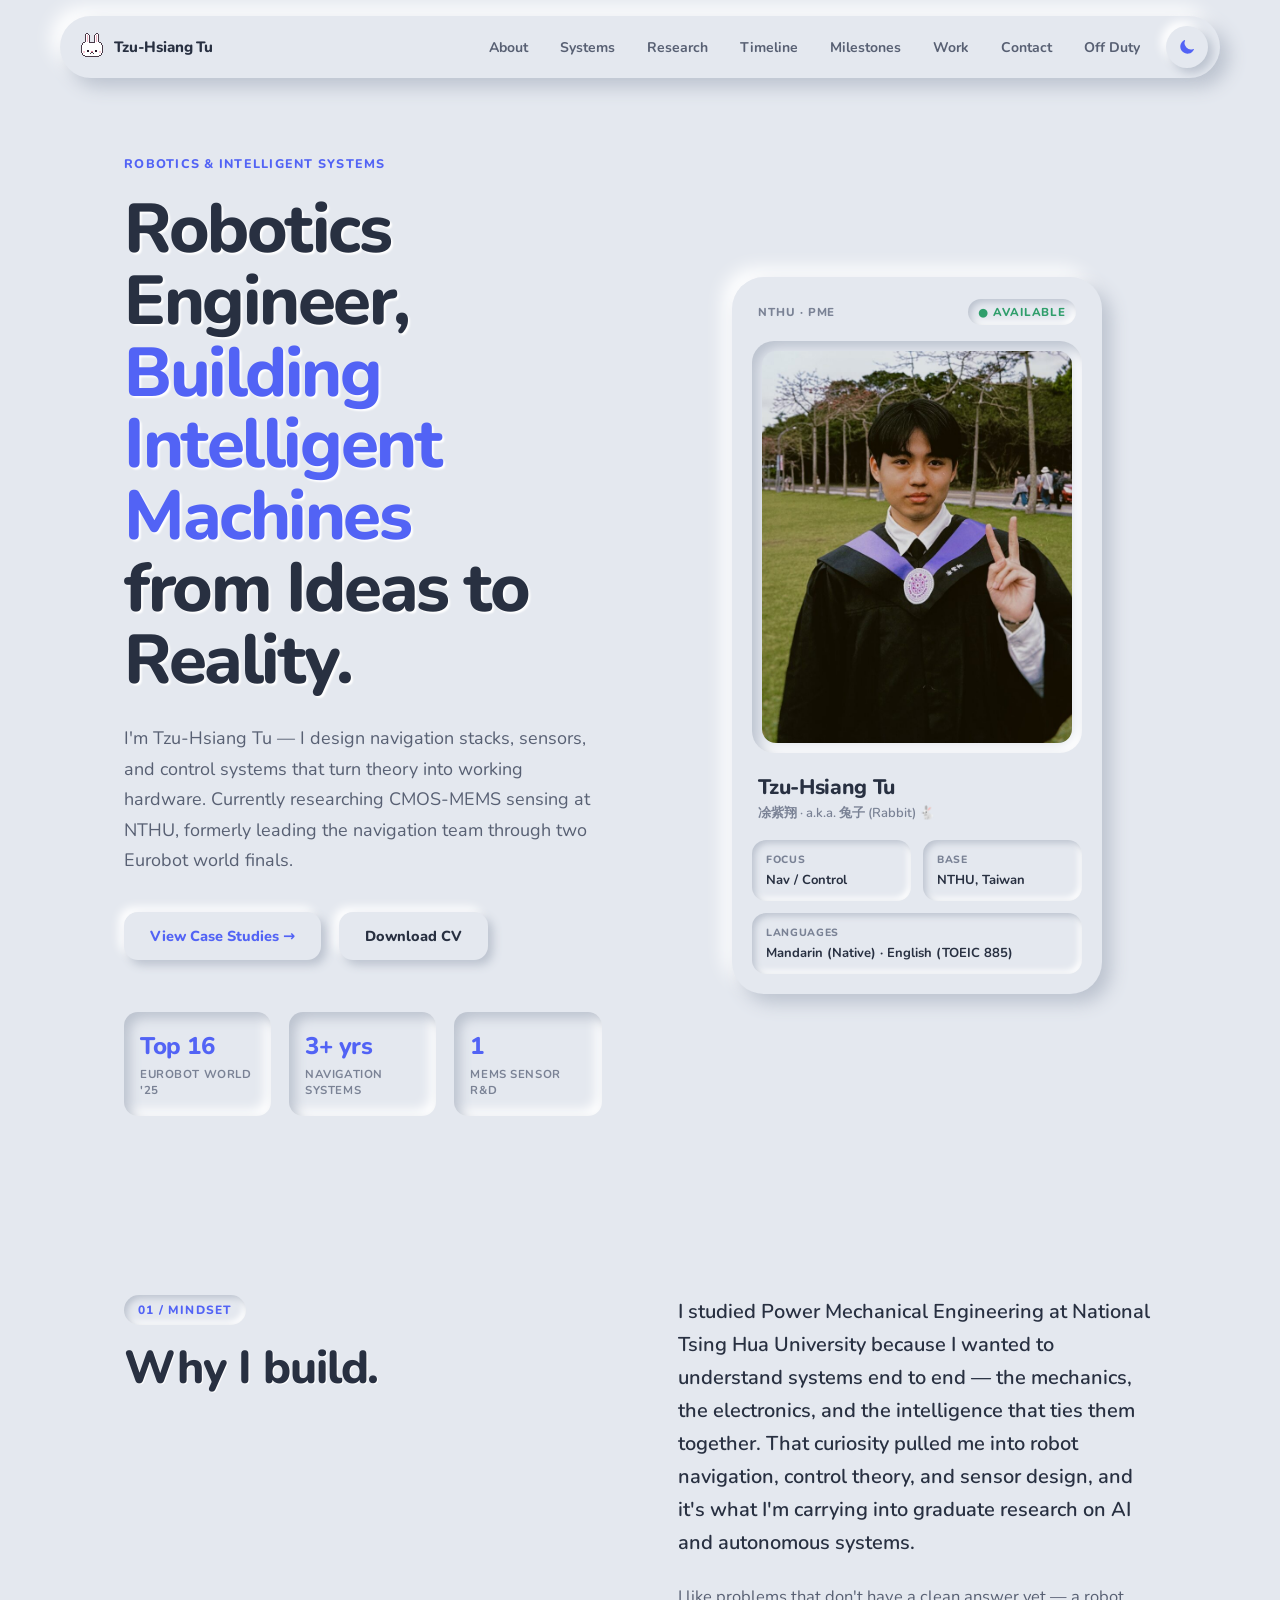
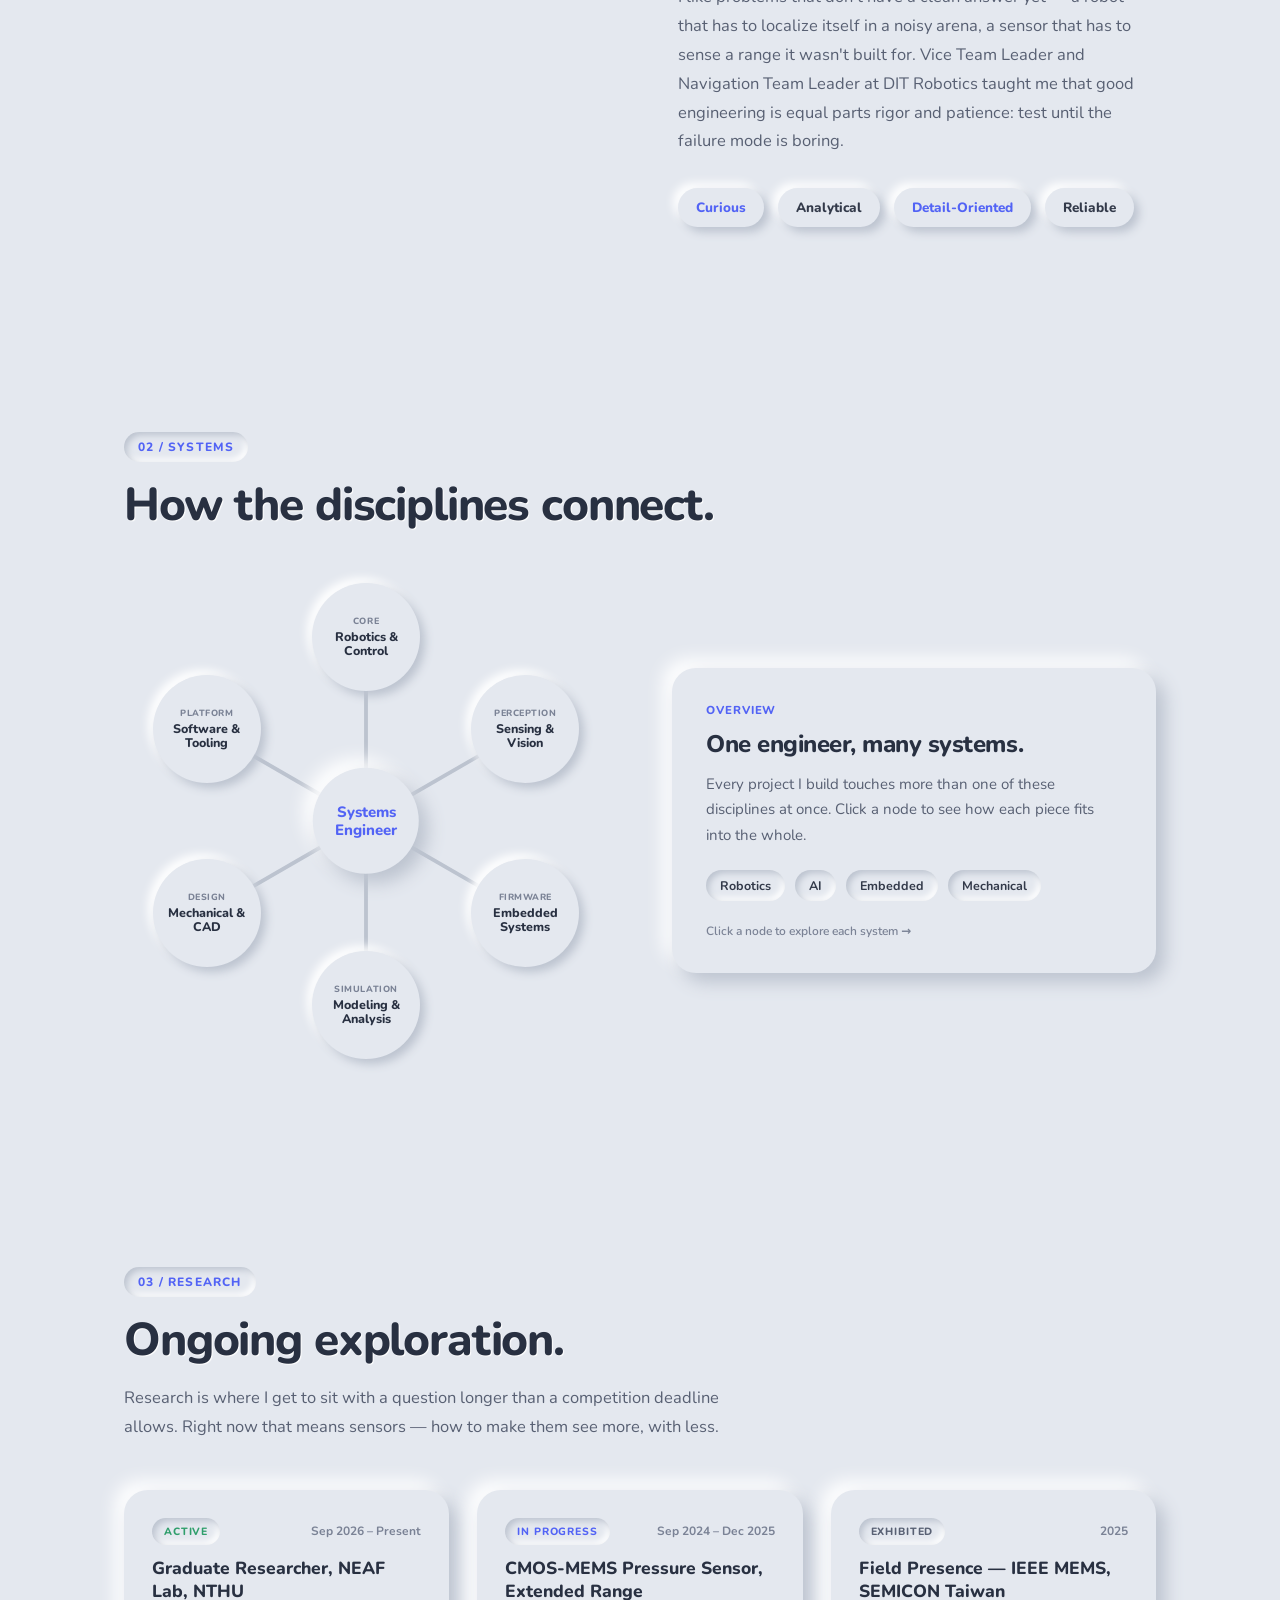
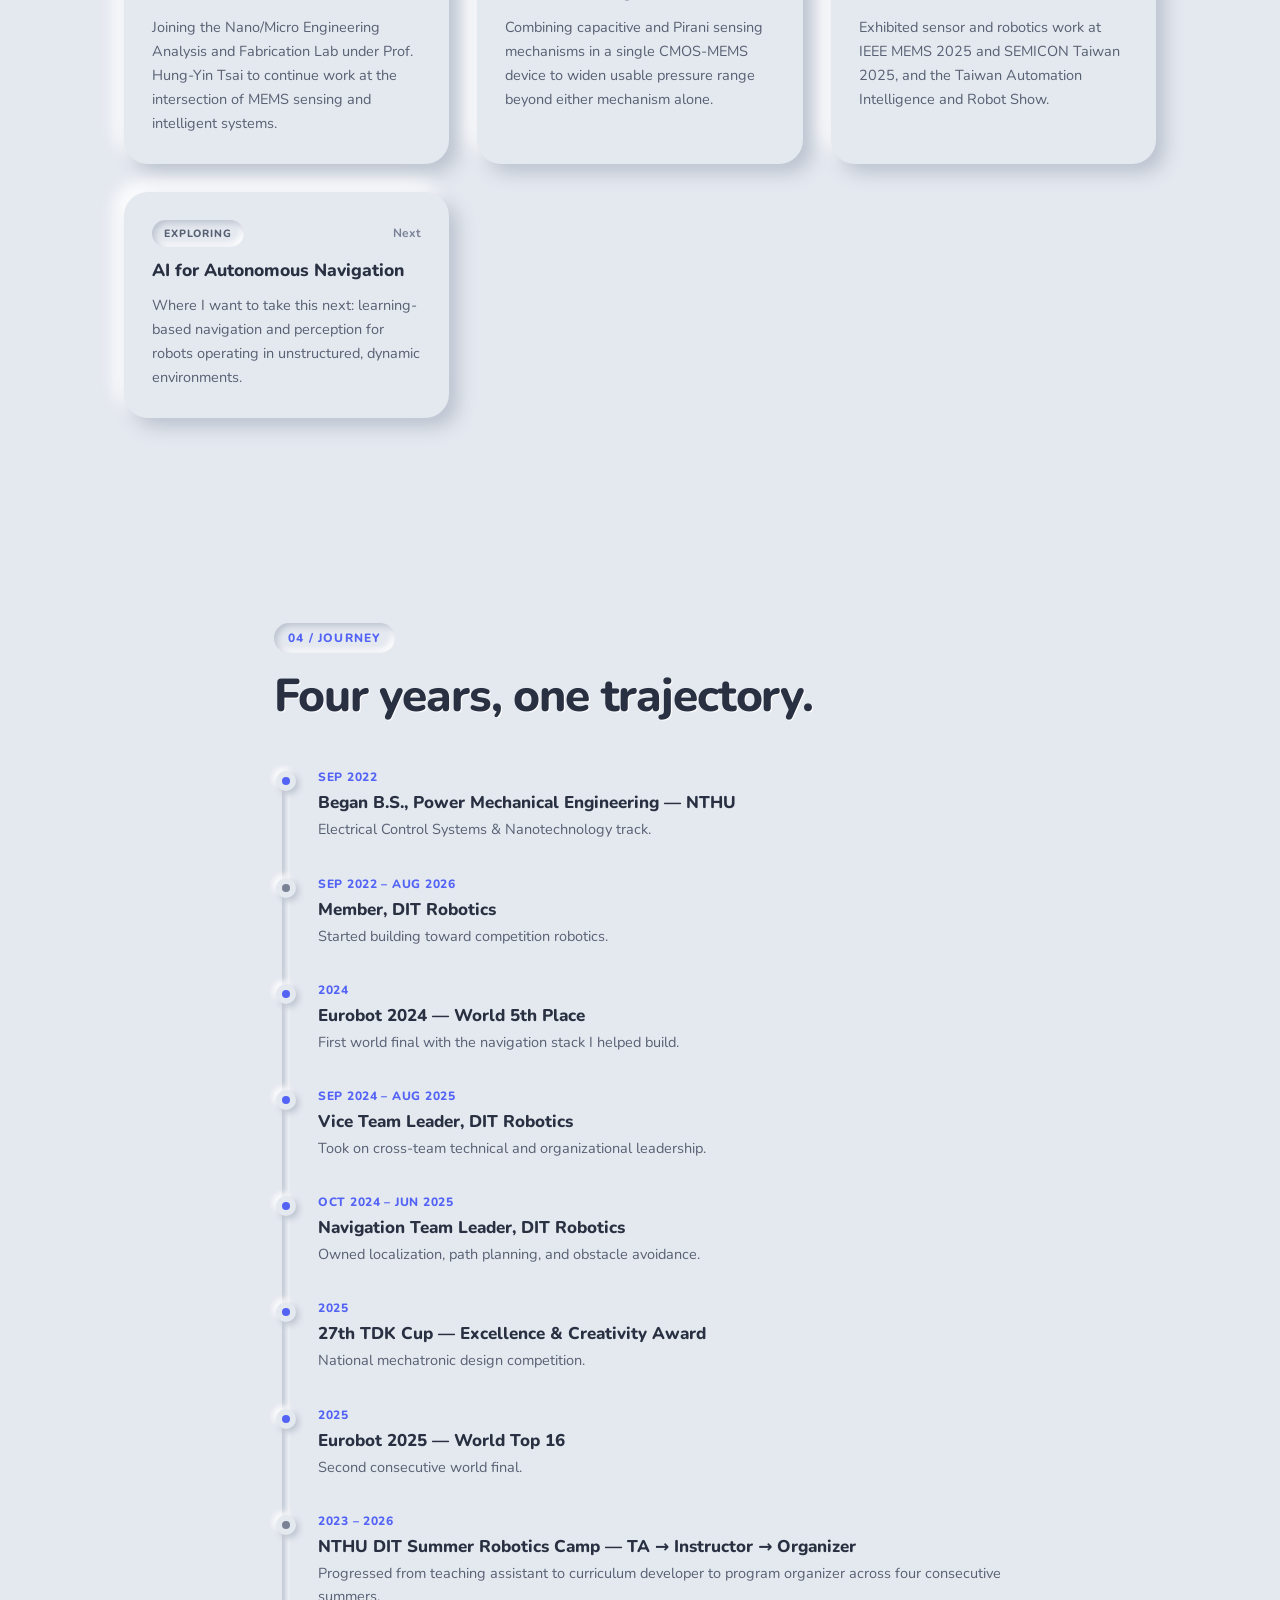
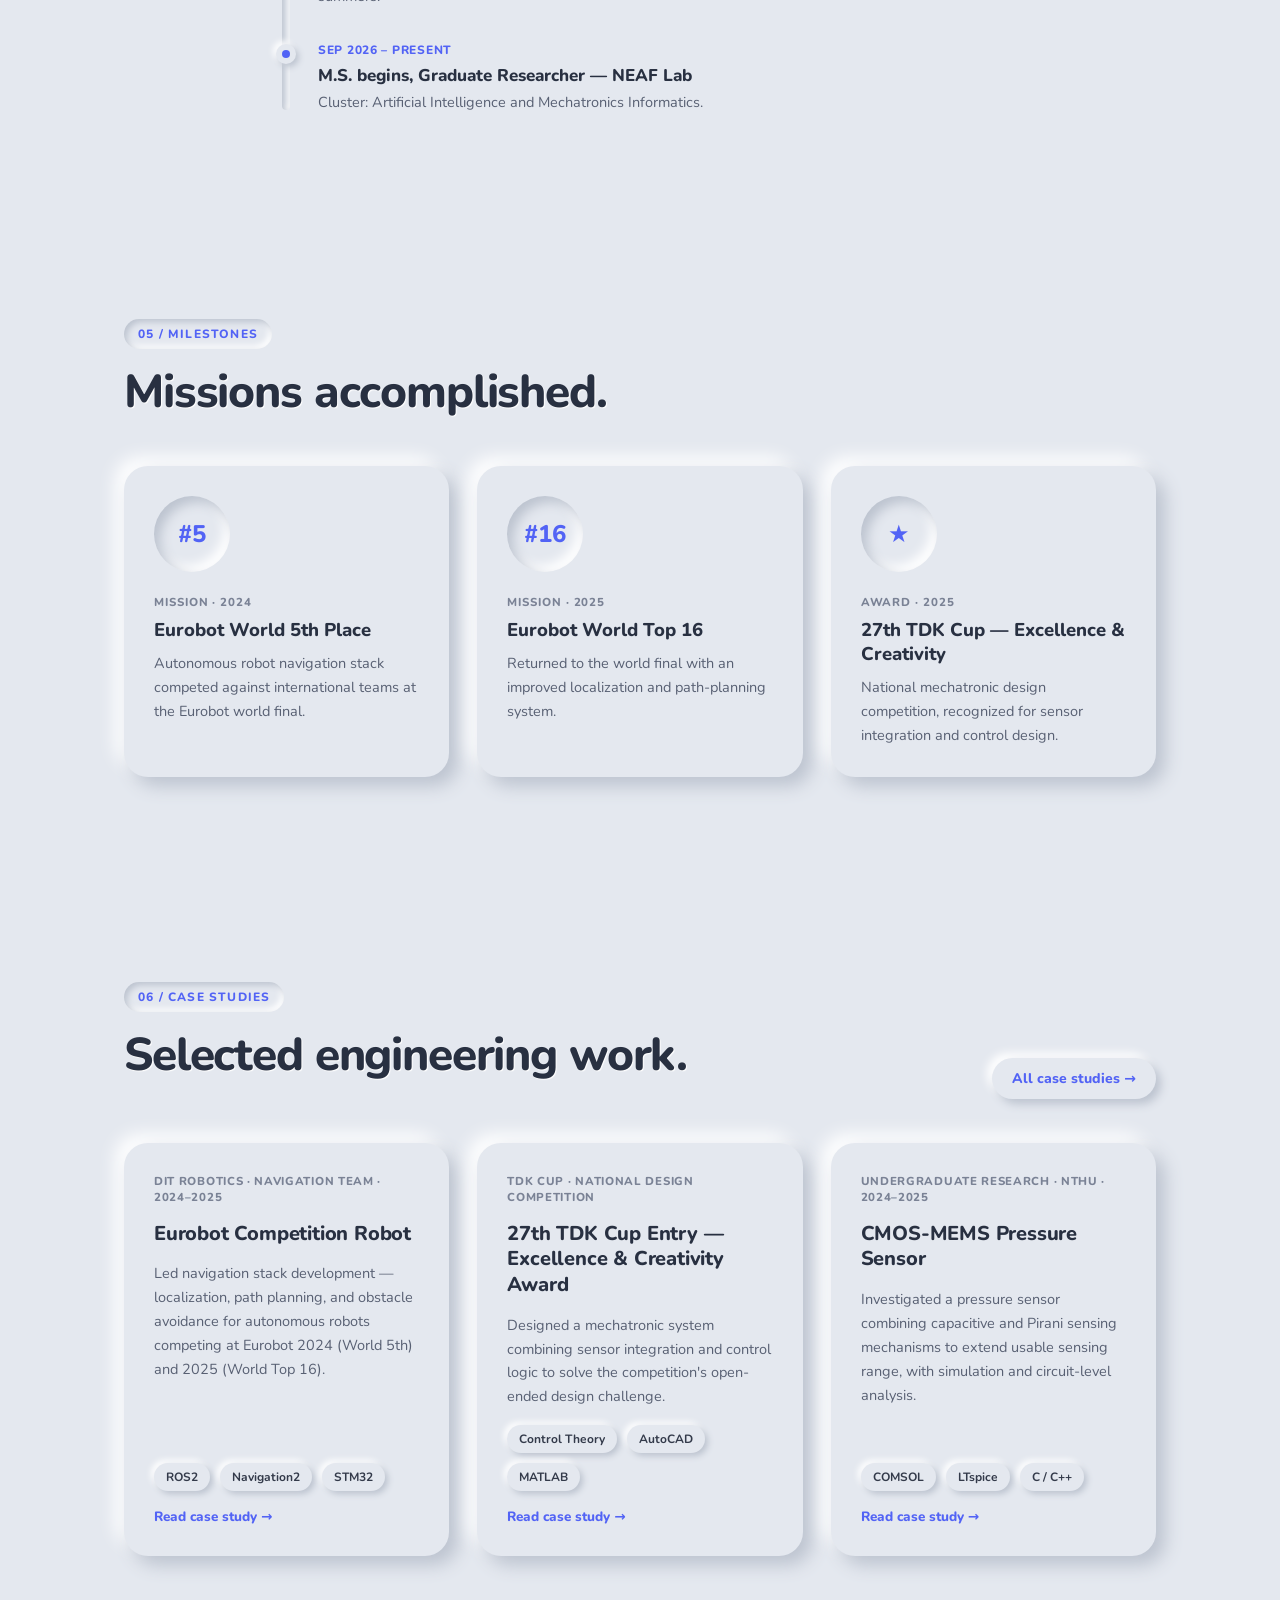
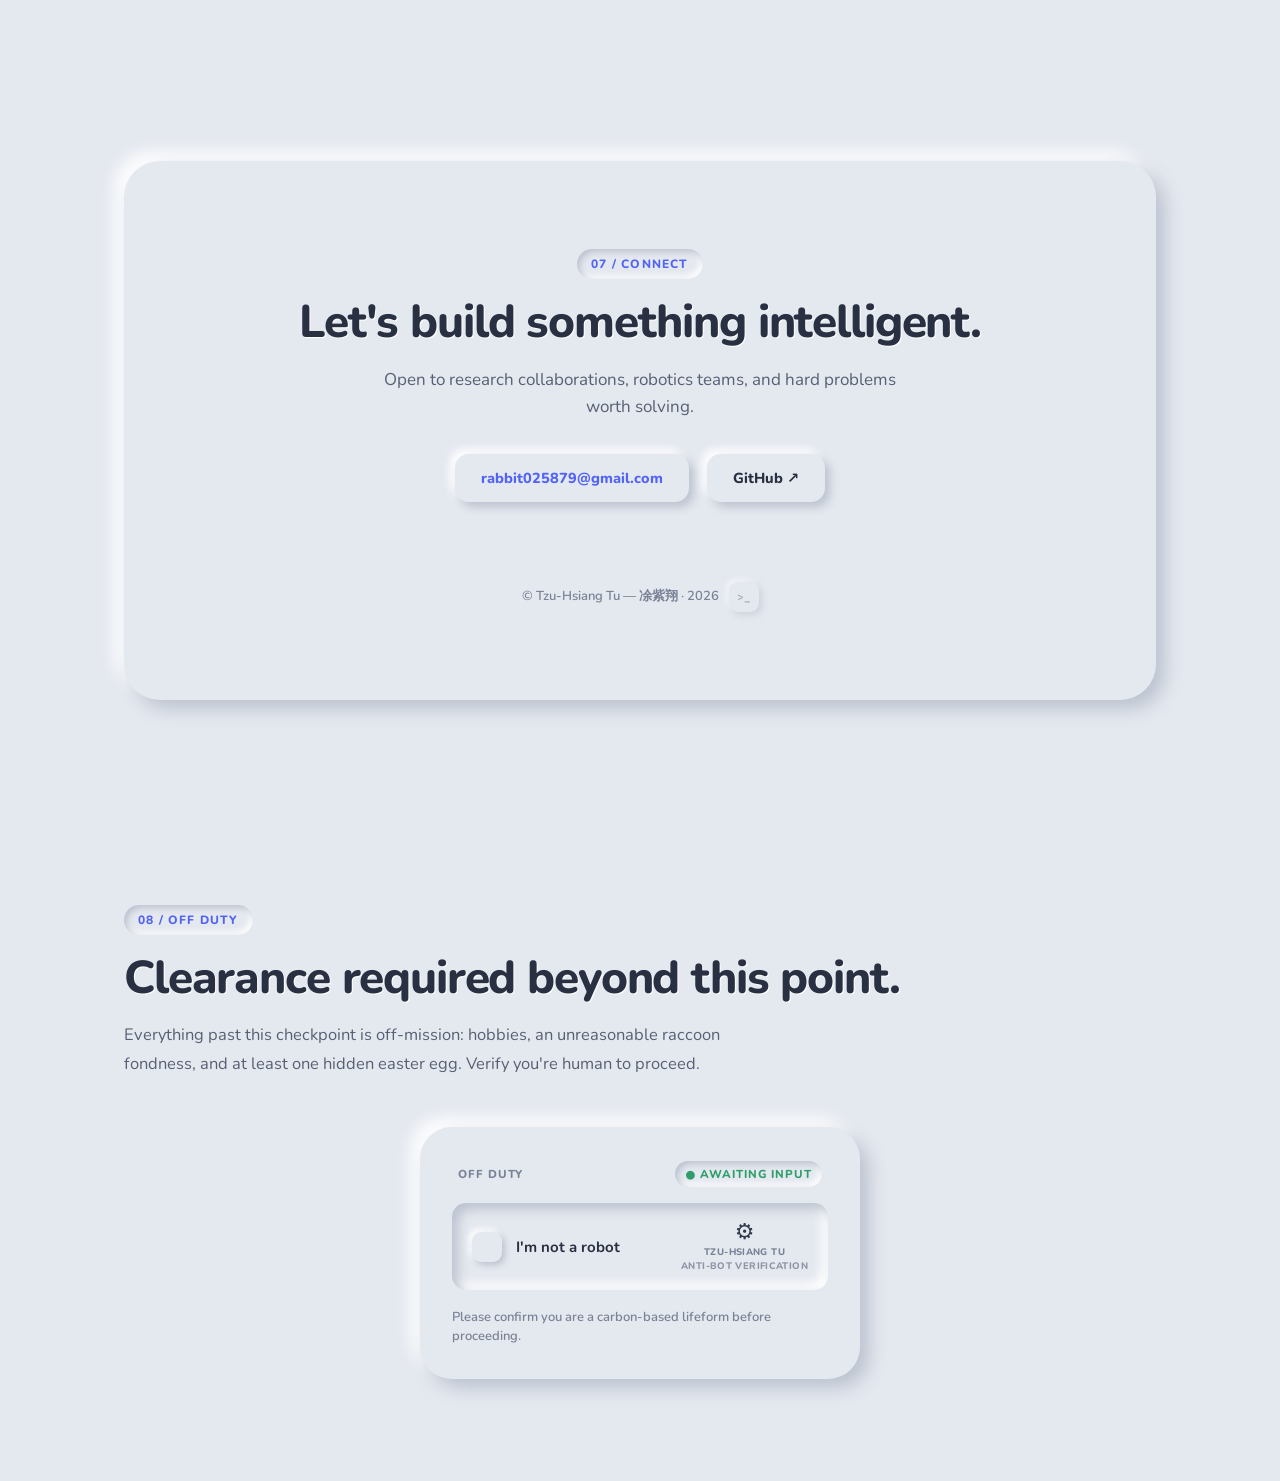
==== index.html @ 0d511e5c "Add dark mode to the home and case-study pages - Dark neumorphic token set under :root[data-scheme="" ====
<!doctype html>
<html lang="en">
<head>
  <meta charset="utf-8" />
  <meta name="viewport" content="width=device-width,initial-scale=1" />
  <meta name="theme-color" content="#e4e8ef">
  <meta name="apple-mobile-web-app-capable" content="yes">
  <meta name="apple-mobile-web-app-status-bar-style" content="default">
  <title>Tzu-Hsiang Tu — Robotics Engineer</title>
  <link rel="icon" href="images/Tu-Rex.JPEG">
  <link rel="apple-touch-icon" href="images/Tu-Rex.JPEG">
  <link rel="preconnect" href="https://fonts.googleapis.com">
  <link rel="preconnect" href="https://fonts.gstatic.com" crossorigin>
  <link href="https://fonts.googleapis.com/css2?family=Nunito:wght@400;600;700;800&family=JetBrains+Mono:wght@400;500;700&display=swap" rel="stylesheet">
  <link rel="stylesheet" href="css/style.css">
  <script src="scripts/scheme.js"></script>
</head>
<body>
<div class="grid-backdrop"></div>
<div class="site">

  <nav class="site-nav">
    <div class="nav-brand"><span class="nav-bunny" data-pixel-art="rabbit" data-pixel-size="1" title="a.k.a. 兔子 (Rabbit)"></span>Tzu-Hsiang Tu</div>
    <button type="button" class="scheme-toggle" data-scheme-toggle aria-pressed="false" aria-label="Switch to dark mode">
      <svg class="icon-moon" viewBox="0 0 24 24" width="18" height="18" aria-hidden="true"><path fill="currentColor" d="M20.5 14.6A8.5 8.5 0 0 1 9.4 3.5a.6.6 0 0 0-.8-.7A9.5 9.5 0 1 0 21.2 15.4a.6.6 0 0 0-.7-.8Z"/></svg>
      <svg class="icon-sun" viewBox="0 0 24 24" width="18" height="18" aria-hidden="true"><circle cx="12" cy="12" r="4.5" fill="currentColor"/><g stroke="currentColor" stroke-width="2" stroke-linecap="round"><path d="M12 1.8v2.4M12 19.8v2.4M1.8 12h2.4M19.8 12h2.4M4.8 4.8l1.7 1.7M17.5 17.5l1.7 1.7M4.8 19.2l1.7-1.7M17.5 6.5l1.7-1.7"/></g></svg>
    </button>
    <button type="button" class="nav-toggle" aria-label="Toggle navigation menu" aria-expanded="false" aria-controls="nav-links">
      <span></span><span></span><span></span>
    </button>
    <div class="nav-links" id="nav-links">
      <a href="#about">About</a>
      <a href="#skills">Systems</a>
      <a href="#research">Research</a>
      <a href="#experience">Timeline</a>
      <a href="#awards">Milestones</a>
      <a href="#projects">Work</a>
      <a href="#contact">Contact</a>
      <a href="#off-duty">Off Duty</a>
    </div>
  </nav>

  <!-- HERO -->
  <section class="hero">
    <div class="glow-layer" data-glow></div>
    <div class="hero-copy">
      <div class="eyebrow">Robotics &amp; Intelligent Systems</div>
      <h1 class="hero-title">Robotics Engineer,<br>
        <span class="gradient-text">Building Intelligent Machines</span><br>
        from Ideas to Reality.
      </h1>
      <p class="hero-desc">I'm Tzu-Hsiang Tu — I design navigation stacks, sensors, and control systems that turn theory into working hardware. Currently researching CMOS-MEMS sensing at NTHU, formerly leading the navigation team through two Eurobot world finals.</p>
      <div class="hero-actions">
        <a href="#projects" class="btn btn-primary">View Case Studies →</a>
        <a href="files/CV.pdf" target="_blank" rel="noopener" class="btn btn-outline">Download CV</a>
      </div>
      <div class="hero-stats">
        <div>
          <div class="stat-num">Top 16</div>
          <div class="stat-label">Eurobot World '25</div>
        </div>
        <div>
          <div class="stat-num">3+ yrs</div>
          <div class="stat-label">Navigation Systems</div>
        </div>
        <div>
          <div class="stat-num">1</div>
          <div class="stat-label">MEMS Sensor R&amp;D</div>
        </div>
      </div>
    </div>

    <div class="id-card-wrap">
      <div class="id-card" data-glow>
        <div class="id-corner tl"></div>
        <div class="id-corner tr"></div>
        <div class="id-corner bl"></div>
        <div class="id-corner br"></div>

        <div class="id-head">
          <span>NTHU · PME</span>
          <span class="id-status">● Available</span>
        </div>

        <div class="id-photo">
          <img src="images/ME-portrait.jpg" alt="Tzu-Hsiang Tu" class="id-photo-img">
          <span class="scanline"></span>
        </div>

        <div class="id-name">Tzu-Hsiang Tu</div>
        <div class="id-name-zh">凃紫翔 · a.k.a. 兔子 (Rabbit) 🐇</div>

        <div class="id-meta-grid">
          <div class="id-meta-cell">
            <div class="id-meta-label">Focus</div>
            <div class="id-meta-value purple">Nav / Control</div>
          </div>
          <div class="id-meta-cell">
            <div class="id-meta-label">Base</div>
            <div class="id-meta-value cyan">NTHU, Taiwan</div>
          </div>
          <div class="id-meta-cell full">
            <div class="id-meta-label">Languages</div>
            <div class="id-meta-value">Mandarin (Native) · English (TOEIC 885)</div>
          </div>
        </div>
      </div>
    </div>
  </section>

  <!-- ABOUT -->
  <section id="about" class="section about-grid reveal">
    <div>
      <div class="section-label">01 / Mindset</div>
      <h2 class="section-title tight">Why I build.</h2>
    </div>
    <div>
      <p class="about-lead">I studied Power Mechanical Engineering at National Tsing Hua University because I wanted to understand systems end to end — the mechanics, the electronics, and the intelligence that ties them together. That curiosity pulled me into robot navigation, control theory, and sensor design, and it's what I'm carrying into graduate research on AI and autonomous systems.</p>
      <p class="about-body">I like problems that don't have a clean answer yet — a robot that has to localize itself in a noisy arena, a sensor that has to sense a range it wasn't built for. Vice Team Leader and Navigation Team Leader at DIT Robotics taught me that good engineering is equal parts rigor and patience: test until the failure mode is boring.</p>
      <div class="trait-tags">
        <span class="trait purple">Curious</span>
        <span class="trait cyan">Analytical</span>
        <span class="trait purple">Detail-Oriented</span>
        <span class="trait cyan">Reliable</span>
      </div>
    </div>
  </section>

  <!-- SKILLS NETWORK -->
  <section id="skills" class="section-alt reveal">
    <div class="glow-layer subtle" data-glow></div>
    <div class="section-inner">
      <div class="section-label">02 / Systems</div>
      <h2 class="section-title">How the disciplines connect.</h2>

      <div class="skills-layout">
        <div class="network" id="skills-network">
          <svg id="skills-lines" viewBox="0 0 100 100" preserveAspectRatio="none"></svg>
          <div class="hub" id="skills-hub">Systems<br>Engineer</div>
        </div>
        <div class="skills-detail" id="skills-detail"></div>
      </div>
    </div>
  </section>

  <!-- RESEARCH -->
  <section id="research" class="section reveal">
    <div class="section-label">03 / Research</div>
    <h2 class="section-title tight">Ongoing exploration.</h2>
    <p class="about-body section-intro-text">Research is where I get to sit with a question longer than a competition deadline allows. Right now that means sensors — how to make them see more, with less.</p>

    <div class="research-grid">
      <div class="research-card">
        <div class="research-head">
          <span class="badge active">Active</span>
          <span class="research-period">Sep 2026 – Present</span>
        </div>
        <div class="research-title">Graduate Researcher, NEAF Lab, NTHU</div>
        <p class="research-desc">Joining the Nano/Micro Engineering Analysis and Fabrication Lab under Prof. Hung-Yin Tsai to continue work at the intersection of MEMS sensing and intelligent systems.</p>
      </div>
      <div class="research-card">
        <div class="research-head">
          <span class="badge progress">In Progress</span>
          <span class="research-period">Sep 2024 – Dec 2025</span>
        </div>
        <div class="research-title">CMOS-MEMS Pressure Sensor, Extended Range</div>
        <p class="research-desc">Combining capacitive and Pirani sensing mechanisms in a single CMOS-MEMS device to widen usable pressure range beyond either mechanism alone.</p>
      </div>
      <div class="research-card">
        <div class="research-head">
          <span class="badge exhibited">Exhibited</span>
          <span class="research-period">2025</span>
        </div>
        <div class="research-title">Field Presence — IEEE MEMS, SEMICON Taiwan</div>
        <p class="research-desc">Exhibited sensor and robotics work at IEEE MEMS 2025 and SEMICON Taiwan 2025, and the Taiwan Automation Intelligence and Robot Show.</p>
      </div>
      <div class="research-card">
        <div class="research-head">
          <span class="badge exploring">Exploring</span>
          <span class="research-period">Next</span>
        </div>
        <div class="research-title">AI for Autonomous Navigation</div>
        <p class="research-desc">Where I want to take this next: learning-based navigation and perception for robots operating in unstructured, dynamic environments.</p>
      </div>
    </div>
  </section>

  <!-- EXPERIENCE TIMELINE -->
  <section id="experience" class="section-alt reveal">
    <div class="glow-layer subtle" data-glow></div>
    <div class="section-inner section-narrow">
      <div class="section-label">04 / Journey</div>
      <h2 class="section-title">Four years, one trajectory.</h2>

      <div class="timeline">
        <div class="timeline-item">
          <span class="timeline-dot cyan"></span>
          <div class="timeline-date">Sep 2022</div>
          <div class="timeline-title">Began B.S., Power Mechanical Engineering — NTHU</div>
          <div class="timeline-detail">Electrical Control Systems &amp; Nanotechnology track.</div>
        </div>
        <div class="timeline-item">
          <span class="timeline-dot neutral"></span>
          <div class="timeline-date">Sep 2022 – Aug 2026</div>
          <div class="timeline-title">Member, DIT Robotics</div>
          <div class="timeline-detail">Started building toward competition robotics.</div>
        </div>
        <div class="timeline-item">
          <span class="timeline-dot purple"></span>
          <div class="timeline-date">2024</div>
          <div class="timeline-title">Eurobot 2024 — World 5th Place</div>
          <div class="timeline-detail">First world final with the navigation stack I helped build.</div>
        </div>
        <div class="timeline-item">
          <span class="timeline-dot cyan"></span>
          <div class="timeline-date">Sep 2024 – Aug 2025</div>
          <div class="timeline-title">Vice Team Leader, DIT Robotics</div>
          <div class="timeline-detail">Took on cross-team technical and organizational leadership.</div>
        </div>
        <div class="timeline-item">
          <span class="timeline-dot cyan"></span>
          <div class="timeline-date">Oct 2024 – Jun 2025</div>
          <div class="timeline-title">Navigation Team Leader, DIT Robotics</div>
          <div class="timeline-detail">Owned localization, path planning, and obstacle avoidance.</div>
        </div>
        <div class="timeline-item">
          <span class="timeline-dot purple"></span>
          <div class="timeline-date">2025</div>
          <div class="timeline-title">27th TDK Cup — Excellence &amp; Creativity Award</div>
          <div class="timeline-detail">National mechatronic design competition.</div>
        </div>
        <div class="timeline-item">
          <span class="timeline-dot purple"></span>
          <div class="timeline-date">2025</div>
          <div class="timeline-title">Eurobot 2025 — World Top 16</div>
          <div class="timeline-detail">Second consecutive world final.</div>
        </div>
        <div class="timeline-item">
          <span class="timeline-dot neutral"></span>
          <div class="timeline-date">2023 – 2026</div>
          <div class="timeline-title">NTHU DIT Summer Robotics Camp — TA → Instructor → Organizer</div>
          <div class="timeline-detail">Progressed from teaching assistant to curriculum developer to program organizer across four consecutive summers.</div>
        </div>
        <div class="timeline-item">
          <span class="timeline-dot cyan"></span>
          <div class="timeline-date">Sep 2026 – Present</div>
          <div class="timeline-title">M.S. begins, Graduate Researcher — NEAF Lab</div>
          <div class="timeline-detail">Cluster: Artificial Intelligence and Mechatronics Informatics.</div>
        </div>
      </div>
    </div>
  </section>

  <!-- AWARDS / MILESTONES -->
  <section id="awards" class="section reveal">
    <div class="section-label">05 / Milestones</div>
    <h2 class="section-title">Missions accomplished.</h2>

    <div class="milestones-grid">
      <div class="milestone-card">
        <div class="milestone-rank">#5</div>
        <div class="milestone-meta">Mission · 2024</div>
        <div class="milestone-title">Eurobot World 5th Place</div>
        <p class="milestone-desc">Autonomous robot navigation stack competed against international teams at the Eurobot world final.</p>
      </div>
      <div class="milestone-card">
        <div class="milestone-rank">#16</div>
        <div class="milestone-meta">Mission · 2025</div>
        <div class="milestone-title">Eurobot World Top 16</div>
        <p class="milestone-desc">Returned to the world final with an improved localization and path-planning system.</p>
      </div>
      <div class="milestone-card">
        <div class="milestone-rank">★</div>
        <div class="milestone-meta">Award · 2025</div>
        <div class="milestone-title">27th TDK Cup — Excellence &amp; Creativity</div>
        <p class="milestone-desc">National mechatronic design competition, recognized for sensor integration and control design.</p>
      </div>
    </div>
  </section>

  <!-- PROJECTS PREVIEW -->
  <section id="projects" class="section reveal">
    <div class="projects-head">
      <div>
        <div class="section-label">06 / Case Studies</div>
        <h2 class="section-title tight">Selected engineering work.</h2>
      </div>
      <a href="projects.html" class="projects-all-link">All case studies →</a>
    </div>

    <div class="projects-grid">
      <a href="projects.html#eurobot" class="project-card">
        <div class="project-meta">DIT Robotics · Navigation Team · 2024–2025</div>
        <div class="project-title">Eurobot Competition Robot</div>
        <p class="project-blurb">Led navigation stack development — localization, path planning, and obstacle avoidance for autonomous robots competing at Eurobot 2024 (World 5th) and 2025 (World Top 16).</p>
        <div class="tag-row">
          <span class="tag">ROS2</span>
          <span class="tag">Navigation2</span>
          <span class="tag">STM32</span>
        </div>
        <div class="project-cta">Read case study →</div>
      </a>
      <a href="projects.html#tdkcup" class="project-card">
        <div class="project-meta">TDK Cup · National Design Competition</div>
        <div class="project-title">27th TDK Cup Entry — Excellence &amp; Creativity Award</div>
        <p class="project-blurb">Designed a mechatronic system combining sensor integration and control logic to solve the competition's open-ended design challenge.</p>
        <div class="tag-row">
          <span class="tag">Control Theory</span>
          <span class="tag">AutoCAD</span>
          <span class="tag">MATLAB</span>
        </div>
        <div class="project-cta">Read case study →</div>
      </a>
      <a href="projects.html#mems" class="project-card">
        <div class="project-meta">Undergraduate Research · NTHU · 2024–2025</div>
        <div class="project-title">CMOS-MEMS Pressure Sensor</div>
        <p class="project-blurb">Investigated a pressure sensor combining capacitive and Pirani sensing mechanisms to extend usable sensing range, with simulation and circuit-level analysis.</p>
        <div class="tag-row">
          <span class="tag">COMSOL</span>
          <span class="tag">LTspice</span>
          <span class="tag">C / C++</span>
        </div>
        <div class="project-cta">Read case study →</div>
      </a>
    </div>
  </section>

  <!-- CONTACT -->
  <section id="contact" class="section reveal">
    <div class="contact-box" data-glow>
      <div class="section-label">07 / Connect</div>
      <h2 class="section-title tight">Let's build something intelligent.</h2>
      <p class="contact-desc">Open to research collaborations, robotics teams, and hard problems worth solving.</p>
      <div class="contact-actions">
        <a href="mailto:rabbit025879@gmail.com" class="btn btn-primary">rabbit025879@gmail.com</a>
        <a href="https://github.com/Rabbit025879" target="_blank" rel="noopener" class="btn btn-outline">GitHub ↗</a>
      </div>
      <div class="site-footer">© Tzu-Hsiang Tu — 凃紫翔 · 2026<a class="term-egg" href="terminal.html" aria-label="Open terminal" title="$_">&gt;_</a></div>
    </div>
  </section>

  <!-- OFF DUTY CHECKPOINT -->
  <section id="off-duty" class="section reveal">
    <div class="section-label">08 / Off Duty</div>
    <h2 class="section-title tight">Clearance required beyond this point.</h2>
    <p class="about-body section-intro-text">Everything past this checkpoint is off-mission: hobbies, an unreasonable raccoon fondness, and at least one hidden easter egg. Verify you're human to proceed.</p>

    <div class="checkpoint-card">
      <div class="id-corner tl"></div>
      <div class="id-corner tr"></div>
      <div class="id-corner bl"></div>
      <div class="id-corner br"></div>
      <span class="checkpoint-scan" aria-hidden="true"></span>

      <div class="id-head">
        <span>Off Duty</span>
        <span class="id-status" id="checkpoint-status">● Awaiting Input</span>
      </div>

      <div class="recaptcha-box">
        <div class="recaptcha-row">
          <button type="button" class="recaptcha-checkbox" id="checkpoint-checkbox" role="checkbox" aria-checked="false" aria-label="I'm not a robot">
            <span class="recaptcha-spinner" aria-hidden="true"></span>
            <span class="recaptcha-check-mark" aria-hidden="true"></span>
          </button>
          <span class="recaptcha-label">I'm not a robot</span>
        </div>
        <div class="recaptcha-brand">
          <div class="recaptcha-logo" aria-hidden="true">⚙️</div>
          <div class="recaptcha-fine">Tzu-Hsiang Tu<br><span>Anti-Bot Verification</span></div>
        </div>
      </div>

      <p class="checkpoint-note" id="checkpoint-note">Please confirm you are a carbon-based lifeform before proceeding.</p>
    </div>
  </section>

</div>
</body>
<script type="module" src="scripts/nav.js"></script>
<script type="module" src="scripts/skills.js"></script>
<script type="module" src="scripts/reveal.js"></script>
<script type="module" src="scripts/checkpoint.js"></script>
<script type="module" src="scripts/terminal-egg.js"></script>
<script type="module" src="scripts/pixel-mount.js"></script>
</html>
---- css/style.css ----
/* =========================================================
   Design tokens — Neumorphism (soft extruded UI)
   Every surface shares the page background; depth comes only
   from paired light/dark shadows (--raise / --inset).
   ========================================================= */
:root{
  --bg: #e4e8ef;
  --hi: #ffffff;
  --lo: #bcc3cf;

  --ink: #283041;
  --text: #333a4a;
  --text-muted: #586073;
  --text-faint: #7a8295;

  --accent: #5263f5;
  --ok: #2f9e6b;

  --raise: 9px 9px 18px var(--lo), -9px -9px 18px var(--hi);
  --raise-sm: 5px 5px 10px var(--lo), -5px -5px 10px var(--hi);
  --raise-xs: 3px 3px 6px var(--lo), -3px -3px 6px var(--hi);
  --inset: inset 6px 6px 12px var(--lo), inset -6px -6px 12px var(--hi);
  --inset-sm: inset 3px 3px 6px var(--lo), inset -3px -3px 6px var(--hi);

  --radius: 24px;
  --radius-sm: 14px;

  --font-body: 'Nunito', system-ui, -apple-system, 'Segoe UI', Roboto, 'Helvetica Neue', Arial, 'Noto Sans TC', sans-serif;
  --font-mono: 'JetBrains Mono', ui-monospace, SFMono-Regular, monospace;

  --ease-reveal: cubic-bezier(.19,1,.22,1);
}

/* Dark scheme (index & projects; set by scripts/scheme.js). Same
   neumorphic recipe on a slate base: --hi is a slightly lighter edge,
   --lo a deep shadow. */
:root[data-scheme="dark"]{
  --bg: #23262e;
  --hi: #2e323b;
  --lo: #15171c;

  --ink: #eceff5;
  --text: #d3d8e2;
  --text-muted: #a9b0bf;
  --text-faint: #8b93a5;

  --accent: #8f9bff;
  --ok: #4fc890;

  --raise: 8px 8px 16px var(--lo), -6px -6px 14px var(--hi);
  --raise-sm: 5px 5px 10px var(--lo), -4px -4px 9px var(--hi);
  --raise-xs: 3px 3px 6px var(--lo), -2px -2px 5px var(--hi);
  --inset: inset 6px 6px 12px var(--lo), inset -5px -5px 10px var(--hi);
  --inset-sm: inset 3px 3px 6px var(--lo), inset -3px -3px 6px var(--hi);
  color-scheme: dark;
}
:root[data-scheme="dark"] .hero-title,
:root[data-scheme="dark"] .section-title,
:root[data-scheme="dark"] .case-intro h1{text-shadow:none;}
:root[data-scheme="dark"] .id-photo img{filter: brightness(.88) saturate(.95);}
:root[data-scheme="dark"] ::selection{color: var(--bg);}

*{box-sizing:border-box;}
html{scroll-behavior:smooth; scrollbar-width:thin; scrollbar-color: var(--lo) var(--bg);}
html,body{
  margin:0;
  min-height:100%;
  background: var(--bg);
  color: var(--text);
  font-family: var(--font-body);
  -webkit-font-smoothing: antialiased;
}
body{overflow-x:hidden;}
::selection{background: var(--accent); color:#fff;}
::-webkit-scrollbar{width:10px; height:10px;}
::-webkit-scrollbar-track{background: var(--bg);}
::-webkit-scrollbar-thumb{background: var(--lo); border-radius:8px; border:2px solid var(--bg);}
a{color: var(--accent); text-decoration:none; transition: color .2s ease;}
a:hover{color: var(--ink);}
img{max-width:100%;}
:focus-visible{outline:2px solid var(--accent); outline-offset:3px;}

/* retired decorative layers from earlier designs */
.grid-backdrop, .glow-layer, .id-corner, .id-photo .scanline, .checkpoint-scan{display:none;}

.site{position:relative; min-height:100vh;}

/* =========================================================
   Nav (floating raised pill)
   ========================================================= */
.site-nav{
  position:sticky; top:16px; z-index:50;
  display:flex; align-items:center; gap:12px;
  max-width:1160px;
  margin: 16px auto 0;
  width: calc(100% - 32px);
  padding: 10px 12px 10px 24px;
  background: var(--bg);
  border-radius:999px;
  box-shadow: var(--raise);
}
.nav-brand{
  font-weight:800; font-size:15px; letter-spacing:-0.01em;
  color: var(--ink);
  display:flex; align-items:center; gap:10px; flex-shrink:0;
  margin-right:auto;
}
a.nav-brand:hover{color: var(--accent);}
.nav-links{
  order:1; display:flex; gap:4px;
  font-size:14px; font-weight:700;
  color: var(--text-muted);
  overflow-x:auto; white-space:nowrap; scrollbar-width:none;
}
.nav-links::-webkit-scrollbar{display:none;}
.nav-links a{color:inherit; flex-shrink:0; padding:9px 14px; border-radius:999px; transition: box-shadow .2s ease, color .2s ease;}
.nav-links a:hover{color: var(--accent); box-shadow: var(--inset-sm);}

.scheme-toggle{
  order:2; flex-shrink:0; display:grid; place-items:center;
  width:42px; height:42px; padding:0;
  border:none; border-radius:50%;
  background: var(--bg); color: var(--accent);
  box-shadow: var(--raise-sm);
  cursor:pointer;
  transition: box-shadow .2s ease, color .2s ease;
}
.scheme-toggle:hover{box-shadow: var(--raise-xs);}
.scheme-toggle:active{box-shadow: var(--inset-sm);}
.scheme-toggle .icon-sun{display:none;}
:root[data-scheme="dark"] .scheme-toggle .icon-sun{display:block;}
:root[data-scheme="dark"] .scheme-toggle .icon-moon{display:none;}

.nav-toggle{
  order:3; display:none; flex-shrink:0;
  width:42px; height:42px; padding:0;
  border:none; border-radius:50%;
  background: var(--bg); box-shadow: var(--raise-sm);
  cursor:pointer;
  flex-direction:column; align-items:center; justify-content:center; gap:4px;
}
.nav-toggle[aria-expanded="true"]{box-shadow: var(--inset-sm);}
.nav-toggle span{
  display:block; width:18px; height:2px; background: var(--ink); border-radius:2px;
  transition: transform .25s ease, opacity .25s ease;
}
.nav-toggle[aria-expanded="true"] span:nth-child(1){transform: translateY(6px) rotate(45deg);}
.nav-toggle[aria-expanded="true"] span:nth-child(2){opacity:0;}
.nav-toggle[aria-expanded="true"] span:nth-child(3){transform: translateY(-6px) rotate(-45deg);}

/* =========================================================
   Buttons
   ========================================================= */
.btn{
  display:inline-flex; align-items:center; gap:10px;
  padding:14px 26px; border-radius: var(--radius-sm);
  font-family:inherit; font-weight:800; font-size:14.5px;
  color: var(--ink);
  background: var(--bg);
  border:none;
  box-shadow: var(--raise-sm);
  cursor:pointer;
  transition: box-shadow .2s ease, color .2s ease, transform .2s ease;
}
.btn:hover{color: var(--accent); box-shadow: var(--raise-xs);}
.btn:active{box-shadow: var(--inset-sm); transform: scale(.98);}
.btn-primary{color: var(--accent);}

/* =========================================================
   Section scaffolding
   ========================================================= */
.section{
  position:relative; z-index:1;
  max-width:1160px; margin:0 auto;
  padding: clamp(56px,8vw,112px) clamp(20px,5vw,64px);
}
.section-narrow{max-width:860px;}
.section-alt{position:relative; max-width:none;}
.section-alt > .section-inner{
  max-width:1160px; margin:0 auto; position:relative; z-index:1;
  padding: clamp(56px,8vw,112px) clamp(20px,5vw,64px);
}
.section-alt > .section-inner.section-narrow{max-width:860px;}
.section-label{
  display:inline-block;
  font-size:12px; font-weight:800; letter-spacing:0.1em; text-transform:uppercase;
  color: var(--accent);
  padding:7px 14px; border-radius:999px;
  box-shadow: var(--inset-sm);
  margin-bottom:18px;
}
.section-title{
  font-size: clamp(30px,3.6vw,46px); font-weight:800;
  line-height:1.1; letter-spacing:-0.025em;
  color: var(--ink);
  margin:0 0 48px;
  text-shadow: 1px 1px 1px var(--hi);
}
.section-title.tight{margin-bottom:18px;}

.reveal{
  opacity:0; transform: translateY(24px);
  transition: opacity .9s var(--ease-reveal), transform .9s var(--ease-reveal);
}
.reveal.is-visible{opacity:1; transform:none;}

/* =========================================================
   Hero
   ========================================================= */
.hero{
  position:relative; z-index:1;
  min-height: calc(92vh - 80px);
  display:grid; grid-template-columns: repeat(auto-fit, minmax(300px,1fr));
  align-items:center; gap: clamp(40px,6vw,88px);
  padding: clamp(40px,6vw,88px) clamp(20px,5vw,64px);
  max-width:1160px; margin:0 auto;
}
.hero-copy{position:relative; z-index:1;}
.eyebrow{
  font-size:12.5px; font-weight:800; letter-spacing:0.1em; text-transform:uppercase;
  color: var(--accent); margin-bottom:22px;
}
.hero-title{
  font-size: clamp(40px,5.4vw,74px); line-height:1.04; font-weight:800;
  letter-spacing:-0.035em; color: var(--ink);
  margin:0 0 26px;
  text-shadow: 2px 2px 2px var(--hi);
}
.gradient-text{color: var(--accent);}
.hero-desc{font-size:18px; line-height:1.7; color: var(--text-muted); max-width:540px; margin:0 0 36px;}
.hero-actions{display:flex; gap:18px; flex-wrap:wrap;}
.hero-stats{
  display:grid; grid-template-columns: repeat(3, minmax(0,1fr)); gap:18px;
  margin-top:52px; max-width:540px;
}
.hero-stats > div{
  padding:18px 16px; border-radius: var(--radius-sm);
  box-shadow: var(--inset);
}
.stat-num{font-size:24px; font-weight:800; letter-spacing:-0.02em; color: var(--accent);}
.stat-label{font-size:11.5px; font-weight:700; color: var(--text-faint); margin-top:4px; text-transform:uppercase; letter-spacing:0.05em;}

/* Profile card (the old "ID card") */
.id-card-wrap{position:relative; z-index:1; justify-self:center;}
.id-card{
  position:relative; width:min(370px,84vw);
  border-radius: 32px; padding:20px;
  background: var(--bg);
  box-shadow: var(--raise);
}
.id-head{
  display:flex; justify-content:space-between; align-items:center;
  font-size:11.5px; font-weight:800; letter-spacing:0.08em; text-transform:uppercase;
  color: var(--text-faint);
  padding: 2px 6px 16px;
}
.id-status{
  display:inline-flex; align-items:center; gap:6px;
  color: var(--ok);
  padding:5px 10px; border-radius:999px; box-shadow: var(--inset-sm);
}
.id-photo{
  position:relative; border-radius:22px; overflow:hidden; aspect-ratio:4/5;
  padding:10px; box-shadow: var(--inset);
}
.id-photo img{
  width:100%; height:100%; border-radius:14px;
  object-fit:cover; object-position:50% 30%;
  display:block;
}
.id-name{font-size:21px; font-weight:800; letter-spacing:-0.015em; color: var(--ink); margin:20px 6px 0;}
.id-name-zh{font-size:13px; font-weight:600; color: var(--text-faint); margin:3px 6px 0;}
.id-meta-grid{display:grid; grid-template-columns:1fr 1fr; gap:12px; margin:18px 0 0;}
.id-meta-cell{padding:12px 14px; border-radius: var(--radius-sm); box-shadow: var(--inset-sm);}
.id-meta-label{font-size:10.5px; font-weight:800; text-transform:uppercase; letter-spacing:0.06em; color: var(--text-faint);}
.id-meta-value{margin-top:4px; font-size:13px; font-weight:700; color: var(--ink);}
.id-meta-cell.full{grid-column:1/-1;}

/* =========================================================
   About
   ========================================================= */
.about-grid{display:grid; grid-template-columns: repeat(auto-fit, minmax(260px,1fr)); gap: clamp(32px,6vw,88px);}
.about-lead{font-size:20px; line-height:1.65; color: var(--ink); margin:0 0 24px; font-weight:600;}
.about-body{font-size:16.5px; line-height:1.75; color: var(--text-muted); margin:0 0 32px;}
.section-intro-text{max-width:620px; margin-bottom:48px;}
.trait-tags{display:flex; gap:14px; flex-wrap:wrap;}
.trait{
  font-size:13.5px; font-weight:800; color: var(--text);
  padding:10px 18px; border-radius:999px;
  box-shadow: var(--raise-sm);
}
.trait.purple{color: var(--accent);}

/* =========================================================
   Skills network
   ========================================================= */
.skills-layout{
  display:grid; grid-template-columns: repeat(auto-fit, minmax(280px,1fr));
  gap: clamp(32px,5vw,72px); align-items:center;
}
.network{position:relative; width:100%; max-width:540px; aspect-ratio:1; margin:0 auto;}
.network svg{position:absolute; inset:0; width:100%; height:100%; z-index:0; overflow:visible;}
.network line{transition: stroke .25s ease, stroke-width .25s ease;}
.hub{
  position:absolute; left:50%; top:50%; transform:translate(-50%,-50%);
  width: clamp(96px,22%,136px); height: clamp(96px,22%,136px); border-radius:50%;
  background: var(--bg); color: var(--accent);
  box-shadow: var(--raise);
  display:flex; flex-direction:column; align-items:center; justify-content:center;
  text-align:center; z-index:2; padding:8px; cursor:pointer;
  font-weight:800; font-size: clamp(12px,1.6vw,15px); line-height:1.2;
  transition: box-shadow .2s ease;
}
.hub:active{box-shadow: var(--inset);}
.node{
  position:absolute; transform: translate(-50%,-50%);
  width: clamp(80px,17vw,108px); height: clamp(80px,17vw,108px); border-radius:50%;
  cursor:pointer; z-index:1;
  background: var(--bg); box-shadow: var(--raise-sm);
  display:flex; flex-direction:column; align-items:center; justify-content:center;
  text-align:center; padding:6px;
  transition: box-shadow .25s ease;
}
.node:hover{box-shadow: var(--raise-xs);}
.node.active{box-shadow: var(--inset);}
.node-tag{font-size:9px; font-weight:800; text-transform:uppercase; letter-spacing:0.06em; color: var(--text-faint); margin-bottom:3px;}
.node.active .node-tag{color: var(--accent);}
.node-title{font-weight:800; font-size: clamp(10px,1.4vw,12.5px); line-height:1.15; color: var(--ink);}

.skills-detail{border-radius: var(--radius); padding:34px; min-height:220px; box-shadow: var(--raise);}
.skills-detail-tag{font-size:11.5px; font-weight:800; text-transform:uppercase; letter-spacing:0.08em; color: var(--accent); margin-bottom:10px;}
.skills-detail-title{font-size:24px; font-weight:800; letter-spacing:-0.02em; color: var(--ink); margin-bottom:12px;}
.skills-detail-desc{font-size:15px; line-height:1.7; color: var(--text-muted); margin:0 0 22px;}
.skills-detail-items{display:flex; flex-wrap:wrap; gap:10px;}
.skills-detail-items span{font-size:12.5px; font-weight:700; padding:7px 14px; border-radius:999px; box-shadow: var(--inset-sm); color: var(--text);}
.skills-detail-hint{margin-top:22px; font-size:12px; font-weight:600; color: var(--text-faint);}

/* =========================================================
   Research
   ========================================================= */
.research-grid{display:grid; grid-template-columns: repeat(auto-fit, minmax(270px,1fr)); gap:28px;}
.research-card{
  border-radius: var(--radius); padding:28px;
  display:flex; flex-direction:column; gap:12px;
  box-shadow: var(--raise);
}
.research-head{display:flex; align-items:center; justify-content:space-between; gap:10px;}
.badge{
  font-size:10.5px; font-weight:800; letter-spacing:0.08em; text-transform:uppercase;
  padding:6px 12px; border-radius:999px; box-shadow: var(--inset-sm); color: var(--text-muted);
}
.badge.active{color: var(--ok);}
.badge.progress{color: var(--accent);}
.research-period{font-size:12px; font-weight:700; color: var(--text-faint);}
.research-title{font-size:17.5px; font-weight:800; line-height:1.35; color: var(--ink);}
.research-desc{font-size:14.5px; line-height:1.65; color: var(--text-muted); margin:0;}

/* =========================================================
   Timeline (inset groove with raised beads)
   ========================================================= */
.timeline{position:relative; padding-left:44px;}
.timeline::before{
  content:""; position:absolute; left:8px; top:4px; bottom:4px; width:8px;
  border-radius:8px; box-shadow: var(--inset-sm);
}
.timeline-item{position:relative; padding-bottom:34px;}
.timeline-item:last-child{padding-bottom:0;}
.timeline-dot{
  position:absolute; left:-42px; top:2px; width:20px; height:20px; border-radius:50%;
  background: var(--bg); box-shadow: var(--raise-xs);
}
.timeline-dot::after{content:""; position:absolute; inset:6px; border-radius:50%; background: var(--text-faint);}
.timeline-dot.purple::after, .timeline-dot.cyan::after{background: var(--accent);}
.timeline-date{font-size:12px; font-weight:800; color: var(--accent); text-transform:uppercase; letter-spacing:0.06em; margin-bottom:6px;}
.timeline-title{font-size:17px; font-weight:800; color: var(--ink); margin-bottom:4px;}
.timeline-detail{font-size:14.5px; color: var(--text-muted); line-height:1.6;}

/* =========================================================
   Milestones
   ========================================================= */
.milestones-grid{display:grid; grid-template-columns: repeat(auto-fit, minmax(260px,1fr)); gap:28px;}
.milestone-card{
  border-radius: var(--radius); padding:30px;
  box-shadow: var(--raise);
  transition: box-shadow .25s ease;
}
.milestone-card:hover{box-shadow: var(--raise-sm);}
.milestone-rank{
  width:76px; height:76px; border-radius:50%;
  display:grid; place-items:center;
  box-shadow: var(--inset);
  font-size:24px; font-weight:800; color: var(--accent);
  margin-bottom:22px;
}
.milestone-meta{font-size:11.5px; font-weight:800; color: var(--text-faint); text-transform:uppercase; letter-spacing:0.08em; margin-bottom:8px;}
.milestone-title{font-size:18.5px; font-weight:800; line-height:1.3; color: var(--ink); margin-bottom:10px;}
.milestone-desc{font-size:14.5px; line-height:1.65; color: var(--text-muted); margin:0;}

/* =========================================================
   Projects preview / cards
   ========================================================= */
.projects-head{display:flex; justify-content:space-between; align-items:flex-end; margin-bottom:44px; flex-wrap:wrap; gap:16px;}
.projects-all-link{
  font-size:14px; font-weight:800; color: var(--accent);
  padding:11px 20px; border-radius:999px; box-shadow: var(--raise-sm);
}
.projects-all-link:hover{color: var(--accent); box-shadow: var(--inset-sm);}
.projects-grid{display:grid; grid-template-columns: repeat(auto-fit, minmax(280px,1fr)); gap:28px;}
.project-card{
  border-radius: var(--radius); padding:30px;
  display:flex; flex-direction:column; gap:16px;
  color:inherit; box-shadow: var(--raise);
  transition: box-shadow .3s ease;
}
.project-card:hover{color:inherit; box-shadow: var(--inset);}
.project-meta{font-size:11.5px; font-weight:800; color: var(--text-faint); text-transform:uppercase; letter-spacing:0.06em;}
.project-title{font-size:20px; font-weight:800; line-height:1.28; color: var(--ink); letter-spacing:-0.01em;}
.project-blurb{font-size:14.5px; line-height:1.65; color: var(--text-muted); margin:0; flex:1;}
.tag-row{display:flex; flex-wrap:wrap; gap:10px;}
.tag-row .tag{font-size:12px; font-weight:700; padding:6px 12px; border-radius:999px; box-shadow: var(--raise-xs); color: var(--text);}
.project-cta{font-size:13.5px; font-weight:800; color: var(--accent);}

/* =========================================================
   Contact / footer
   ========================================================= */
.contact-box{
  border-radius: 36px; box-shadow: var(--raise);
  padding: clamp(48px,7vw,88px) clamp(24px,6vw,72px);
  text-align:center; position:relative; z-index:1;
}
.contact-desc{font-size:17px; color: var(--text-muted); max-width:520px; margin:0 auto 34px; line-height:1.6;}
.contact-actions{display:flex; gap:18px; justify-content:center; flex-wrap:wrap;}
.site-footer{margin-top:56px; padding-top:24px; font-size:13px; font-weight:600; color: var(--text-faint); text-align:center;}
footer.site-footer{padding: 40px clamp(20px,5vw,64px) 64px; margin-top:0;}
.case-page-footer{position:relative; z-index:1; text-align:center;}
.case-page-footer .footer-copyright{margin-top:32px;}

/* tiny terminal easter-egg entrance in the footer */
.term-egg{
  display:inline-grid; place-items:center;
  width:30px; height:30px; margin-left:10px; vertical-align:middle;
  border-radius:9px; box-shadow: var(--raise-xs);
  font-family: var(--font-mono); font-size:11px; font-weight:700;
  color: var(--text-faint); opacity:.55;
  transition: opacity .2s ease, color .2s ease, box-shadow .2s ease;
}
.term-egg:hover{opacity:1; color: var(--ok); box-shadow: var(--inset-sm);}

/* =========================================================
   Case study pages (projects.html)
   ========================================================= */
.case-intro{position:relative; z-index:1; max-width:1000px; margin:0 auto; padding: clamp(56px,8vw,104px) clamp(20px,5vw,64px) clamp(24px,4vw,40px);}
.case-intro h1{font-size: clamp(36px,5vw,58px); font-weight:800; letter-spacing:-0.035em; color: var(--ink); margin:0 0 22px; line-height:1.06; text-shadow: 2px 2px 2px var(--hi);}
.case-intro p{font-size:17.5px; line-height:1.7; color: var(--text-muted); max-width:640px; margin:0;}

.case-study{position:relative; z-index:1; max-width:1000px; margin:0 auto; padding: clamp(28px,4vw,48px) clamp(20px,5vw,64px);}
.case-study .case-inner{
  border-radius: 36px; box-shadow: var(--raise);
  padding: clamp(28px,5vw,56px);
}

.case-badges{display:flex; align-items:center; gap:14px; flex-wrap:wrap; margin-bottom:18px;}
.case-badge{font-size:11px; font-weight:800; padding:7px 14px; border-radius:999px; text-transform:uppercase; letter-spacing:0.06em; box-shadow: var(--inset-sm); color: var(--accent);}
.case-meta{font-size:12.5px; font-weight:700; color: var(--text-faint);}
.case-study h2{font-size: clamp(28px,3.6vw,42px); font-weight:800; letter-spacing:-0.03em; color: var(--ink); margin:0 0 30px; line-height:1.12;}

.case-cols{display:grid; grid-template-columns: repeat(auto-fit, minmax(240px,1fr)); gap:32px; margin-bottom:36px;}
.case-col-label{font-size:11.5px; font-weight:800; text-transform:uppercase; letter-spacing:0.08em; color: var(--accent); margin-bottom:10px;}
.case-col p{font-size:15.5px; line-height:1.75; color: var(--text); margin:0;}

.case-box{border-radius: var(--radius); box-shadow: var(--inset); padding:28px; margin-bottom:34px;}
.case-box .case-col-label{margin-bottom:16px;}
.case-box p{font-size:14.5px; line-height:1.7; color: var(--text-muted); margin:0;}
.case-box p.case-box-note{margin-top:20px; margin-bottom:14px;}
.case-box p.case-box-note:last-child{margin-bottom:0;}
.flow-row{display:flex; flex-wrap:wrap; align-items:center; gap:12px; font-size:13px; font-weight:700;}
.flow-chip{padding:10px 16px; border-radius:12px; box-shadow: var(--raise-sm); color: var(--ink);}
.flow-chip.highlight{color: var(--accent);}
.flow-arrow{color: var(--text-faint);}

.case-stats-row{
  display:grid; grid-template-columns: repeat(auto-fit, minmax(140px,1fr)); gap:18px;
  margin-bottom:32px;
}
.case-stats-row > div{padding:18px; border-radius: var(--radius-sm); box-shadow: var(--raise-sm);}
.case-stat-num{font-size:26px; font-weight:800; letter-spacing:-0.02em; color: var(--accent);}
.case-stat-label{font-size:11.5px; font-weight:700; color: var(--text-faint); text-transform:uppercase; letter-spacing:0.05em; margin-top:4px;}

.case-callout{border-radius: var(--radius); box-shadow: var(--inset-sm); padding:24px 26px; margin-bottom:28px; position:relative;}
.case-callout::before{content:""; position:absolute; left:0; top:22px; bottom:22px; width:4px; border-radius:4px; background: var(--accent);}
.case-callout p{font-size:15.5px; line-height:1.75; color: var(--text); margin:0 0 14px;}
.case-callout p:last-child{margin-bottom:0;}

/* =========================================================
   Experiments log
   ========================================================= */
.log-filters{display:flex; flex-wrap:wrap; gap:14px; margin-bottom:32px;}
.filter-btn{
  font-family:inherit; font-size:13px; font-weight:800;
  padding:10px 18px; border-radius:999px; border:none; cursor:pointer;
  background: var(--bg); color: var(--text-muted); box-shadow: var(--raise-sm);
  transition: box-shadow .2s ease, color .2s ease;
}
.filter-btn:hover{color: var(--accent);}
.filter-btn.active{color: var(--accent); box-shadow: var(--inset-sm);}
.log-list{display:flex; flex-direction:column; gap:18px;}
.log-entry{border-radius: var(--radius-sm); box-shadow: var(--raise-sm); transition: box-shadow .2s ease;}
.log-entry.open{box-shadow: var(--inset-sm);}
.log-entry-head{display:flex; align-items:center; gap:16px; padding:18px 22px; cursor:pointer; flex-wrap:wrap;}
.log-date{font-size:12px; font-weight:700; color: var(--text-faint); min-width:76px;}
.log-tag{font-size:10.5px; font-weight:800; text-transform:uppercase; letter-spacing:0.06em; padding:5px 11px; border-radius:999px; box-shadow: var(--raise-xs); color: var(--text-muted);}
.log-tag.purple{color: var(--accent);}
.log-title{font-size:15px; font-weight:800; color: var(--ink); flex:1; min-width:200px;}
.log-chevron{font-size:16px; color: var(--text-faint); transition: transform .2s ease;}
.log-entry.open .log-chevron{transform: rotate(180deg);}
.log-entry-body{padding:0 22px 22px; margin-left:92px; display:none;}
.log-entry.open .log-entry-body{display:block;}
.log-entry-body p{font-size:14.5px; line-height:1.7; color: var(--text-muted); margin:0 0 12px; max-width:640px;}
.log-outcome{font-size:13.5px; font-weight:800; color: var(--ink);}
.log-outcome.purple{color: var(--accent);}
.log-entry[hidden]{display:none;}

/* =========================================================
   Off Duty checkpoint ("I'm not a robot" entrance)
   ========================================================= */
.checkpoint-card{
  position:relative; max-width:440px; margin:0 auto;
  padding: clamp(24px,5vw,32px);
  border-radius: 32px; box-shadow: var(--raise);
}
.recaptcha-box{
  display:flex; align-items:center; justify-content:space-between; gap:16px;
  border-radius: var(--radius-sm); box-shadow: var(--inset);
  padding:18px 20px;
}
.recaptcha-row{display:flex; align-items:center; gap:14px;}
.recaptcha-checkbox{
  position:relative; width:30px; height:30px; flex-shrink:0; border-radius:9px;
  border:none; background: var(--bg); box-shadow: var(--raise-xs);
  cursor:pointer; transition: box-shadow .2s ease;
}
.recaptcha-checkbox:hover{box-shadow: var(--raise-sm);}
.recaptcha-checkbox.is-checked{box-shadow: var(--inset-sm);}
.recaptcha-check-mark{position:absolute; inset:0; opacity:0; transform: scale(.6); transition: opacity .15s ease, transform .15s ease;}
.recaptcha-check-mark::before{content:""; position:absolute; left:11px; top:5px; width:7px; height:13px; border-right:3px solid var(--ok); border-bottom:3px solid var(--ok); transform: rotate(45deg);}
.recaptcha-checkbox.is-checked .recaptcha-check-mark{opacity:1; transform:scale(1);}
.recaptcha-spinner{position:absolute; inset:5px; border-radius:50%; border:2.5px solid var(--lo); border-top-color: var(--accent); opacity:0;}
.recaptcha-checkbox.is-checking .recaptcha-spinner{opacity:1; animation: gateSpin .7s linear infinite;}
@keyframes gateSpin{to{transform: rotate(360deg);}}
.recaptcha-label{font-size:15px; font-weight:700; color: var(--ink);}
.recaptcha-brand{text-align:center;}
.recaptcha-logo{font-size:22px; line-height:1; margin-bottom:2px;}
.recaptcha-fine{font-size:9.5px; font-weight:800; line-height:1.4; color: var(--text-faint); text-transform:uppercase; letter-spacing:0.04em;}
.recaptcha-fine span{opacity:.8;}
.checkpoint-note{font-size:13px; font-weight:600; color: var(--text-faint); margin:18px 0 0; min-height:32px; line-height:1.5;}

/* =========================================================
   Life page structure (themes live in css/life.css)
   ========================================================= */
.life-hero{position:relative; z-index:1; max-width:900px; margin:0 auto; padding: clamp(48px,8vw,96px) clamp(20px,5vw,64px) clamp(16px,3vw,32px); text-align:center;}
.life-hero h1{font-size: clamp(34px,5vw,58px); font-weight:800; letter-spacing:-0.03em; margin:0 0 20px; line-height:1.08;}
.life-hero p{font-size:17px; line-height:1.65; max-width:560px; margin:0 auto;}
.avatar-trigger-wrap{position:relative; z-index:1; display:flex; flex-direction:column; align-items:center; gap:12px; margin-bottom: clamp(48px,7vw,80px);}
.avatar-trigger{width:150px; height:150px; border-radius:50%; overflow:hidden; cursor:pointer; transition: transform .2s ease;}
.avatar-trigger:hover{transform: scale(1.04);}
.avatar-trigger img{width:100%; height:100%; object-fit:cover; object-position:50% 88%; transform: scale(1.8); cursor:pointer; display:block; transition: opacity .4s ease;}
.avatar-hint{font-size:12px;}
.name-hover{position:relative; display:inline-block;}
.avatar-name{font-size:22px; font-weight:700; margin:0; cursor:pointer; white-space:nowrap; overflow:hidden; transition: transform .2s ease;}
.avatar-name:hover{transform: scale(1.025);}
.hobbies-section{position:relative; z-index:1; max-width:880px; margin:0 auto; padding: 0 clamp(20px,5vw,64px) clamp(64px,8vw,96px);}
.hobbies-grid{display:grid; grid-template-columns: repeat(auto-fit, minmax(min(100%,320px),1fr)); gap:28px;}
.hobby-icon{font-size:30px; margin-bottom:14px;}
.hobby-title{font-size:18px; font-weight:700; margin-bottom:8px;}
.hobby-desc{font-size:14.5px; line-height:1.6; margin:0;}

/* =========================================================
   Shared easter-egg overlays (raccoon / Demogorgon games)
   ========================================================= */
#page-root{
  position:relative;
  min-height:100%;
  transform-origin:center center;
  transition: transform 1.1s cubic-bezier(.86,0,.15,1);
}
body.flip #page-root{transform: rotate(180deg);}

#lightning-canvas{
  position:fixed; inset:0; z-index:9997; pointer-events:none;
  width:100%; height:100%;
}
body.lightning-flash::before{
  content:"";
  position:fixed; inset:0; z-index:9996;
  background: radial-gradient(circle, rgba(220,40,30,.4), rgba(10,8,20,.85));
  animation: lightningFlash .15s ease-in-out;
  pointer-events:none;
}
@keyframes lightningFlash{0%{opacity:0;}50%{opacity:1;}100%{opacity:0;}}

#game-banner{
  display:none;
  position:fixed; top:18%; left:50%; transform: translateX(-50%);
  z-index:9999;
  font-size:32px; font-weight:800;
  text-align:center; pointer-events:none;
  padding:14px 30px; border-radius:999px;
  background: var(--bg); color: var(--ink);
  box-shadow: var(--raise);
}
#game-banner.shrink{animation: bannerFade .5s ease forwards;}
#game-property{
  display:none;
  position:fixed; bottom:24px; right:24px; z-index:9999;
  font-family: var(--font-mono); font-size:13px; font-weight:700;
  padding:10px 18px; border-radius:999px;
  background: var(--bg); color: var(--accent);
  box-shadow: var(--raise-sm);
}
#crack-overlay{
  position:absolute; width:30vw; height:10vh; max-height:30vh;
  object-fit:cover; object-position:left bottom;
  cursor:help; z-index:0;
  filter: drop-shadow(0 0 4px #b30000);
}

@keyframes bannerFade{from{opacity:1;}to{opacity:0;}}

/* =========================================================
   Responsive
   ========================================================= */
@media (max-width: 720px){
  .site-nav{top:10px; margin-top:10px; width: calc(100% - 20px); padding-left:20px;}
  .hero{min-height:auto;}
  .id-card-wrap{order:-1;}
  .hero-stats{gap:12px;}
  .hero-stats > div{padding:14px 10px;}
  .stat-num{font-size:19px;}
  .log-entry-head{gap:10px;}
  .log-entry-body{margin-left:0;}
  .contact-actions{flex-direction:column; align-items:stretch;}
  .contact-actions .btn{justify-content:center;}

  .nav-toggle{display:flex;}
  .nav-links{
    position:absolute; top: calc(100% + 12px); left:0; right:0;
    flex-direction:column; align-items:stretch; gap:4px;
    padding:12px;
    background: var(--bg); border-radius: var(--radius);
    box-shadow: var(--raise);
    overflow:hidden; max-height:0; opacity:0; visibility:hidden;
    transition: max-height .3s ease, opacity .2s ease;
  }
  .nav-links.is-open{max-height:75vh; opacity:1; visibility:visible; overflow-y:auto;}
  .nav-links a{padding:13px 16px;}
}

@media (prefers-reduced-motion: reduce){
  html{scroll-behavior:auto;}
  .reveal{opacity:1; transform:none; transition:none;}
}

/* =========================================================
   Rabbit details (nickname: 兔子 / Rabbit) — sprites from scripts/pixel-art.js
   ========================================================= */
.nav-bunny{display:inline-flex; width:24px; height:24px; margin:-4px 0 0 -4px;}
.nav-bunny svg{display:block;}

/* Off Duty footer: a white rabbit peeks up; click to fall down the rabbit hole (terminal.html) */
.life-footer{position:relative; overflow:hidden; padding-bottom:92px;}
.peek-rabbit{
  position:absolute; right: clamp(16px,8vw,96px); bottom:0;
  transform: translateY(56%);
  transition: transform .45s cubic-bezier(.34,1.56,.64,1);
}
.peek-rabbit:hover, .peek-rabbit:focus-visible{transform: translateY(0);}
.peek-rabbit-sprite{display:block; line-height:0;}
.peek-rabbit-bubble{
  position:absolute; bottom: calc(100% + 6px); right:0;
  padding:6px 12px; border-radius:12px;
  font-family: var(--font-mono); font-size:11.5px; font-weight:700; white-space:nowrap;
  background:#fff; color: var(--ink); box-shadow: 0 6px 18px rgba(40,30,60,.18);
  opacity:0; transform: translateY(6px);
  transition: opacity .25s ease, transform .25s ease;
}
.peek-rabbit:hover .peek-rabbit-bubble, .peek-rabbit:focus-visible .peek-rabbit-bubble{opacity:1; transform:none;}
@media (hover: none){
  .peek-rabbit{transform: translateY(40%);}
}
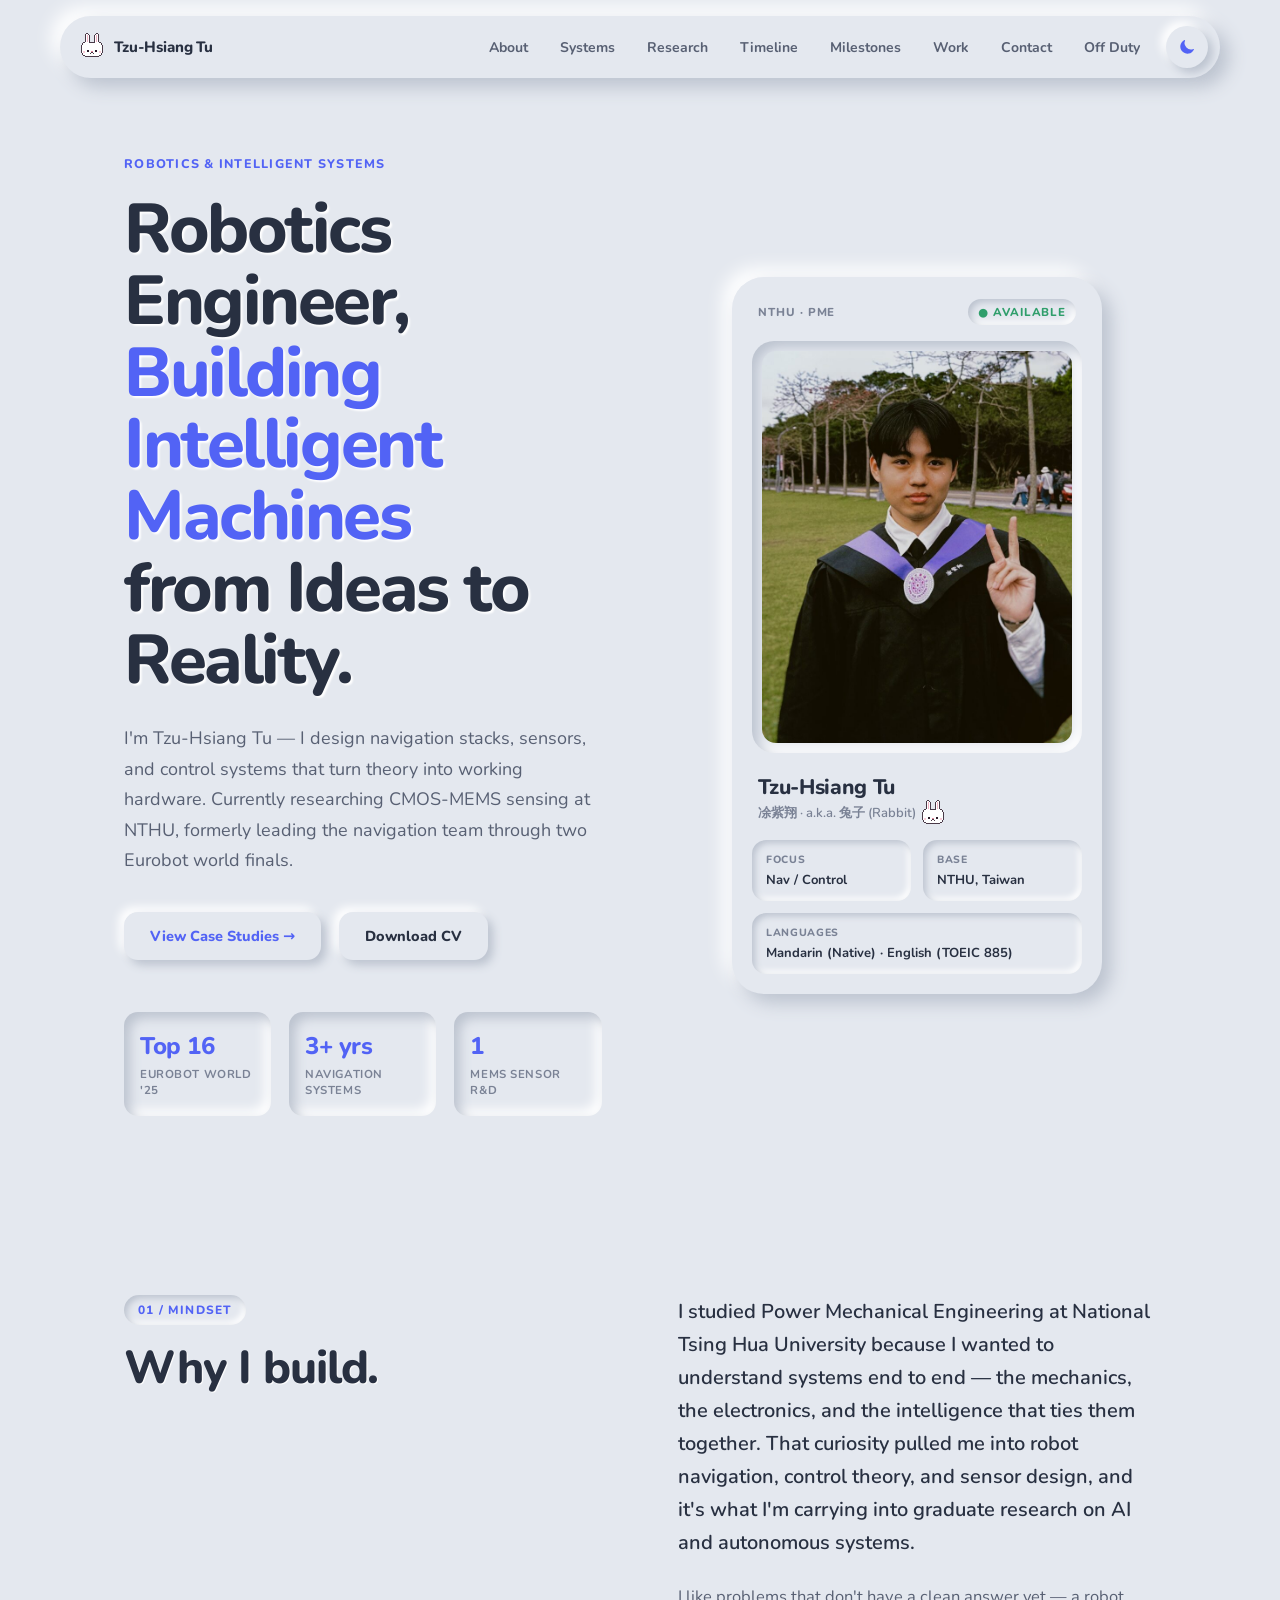
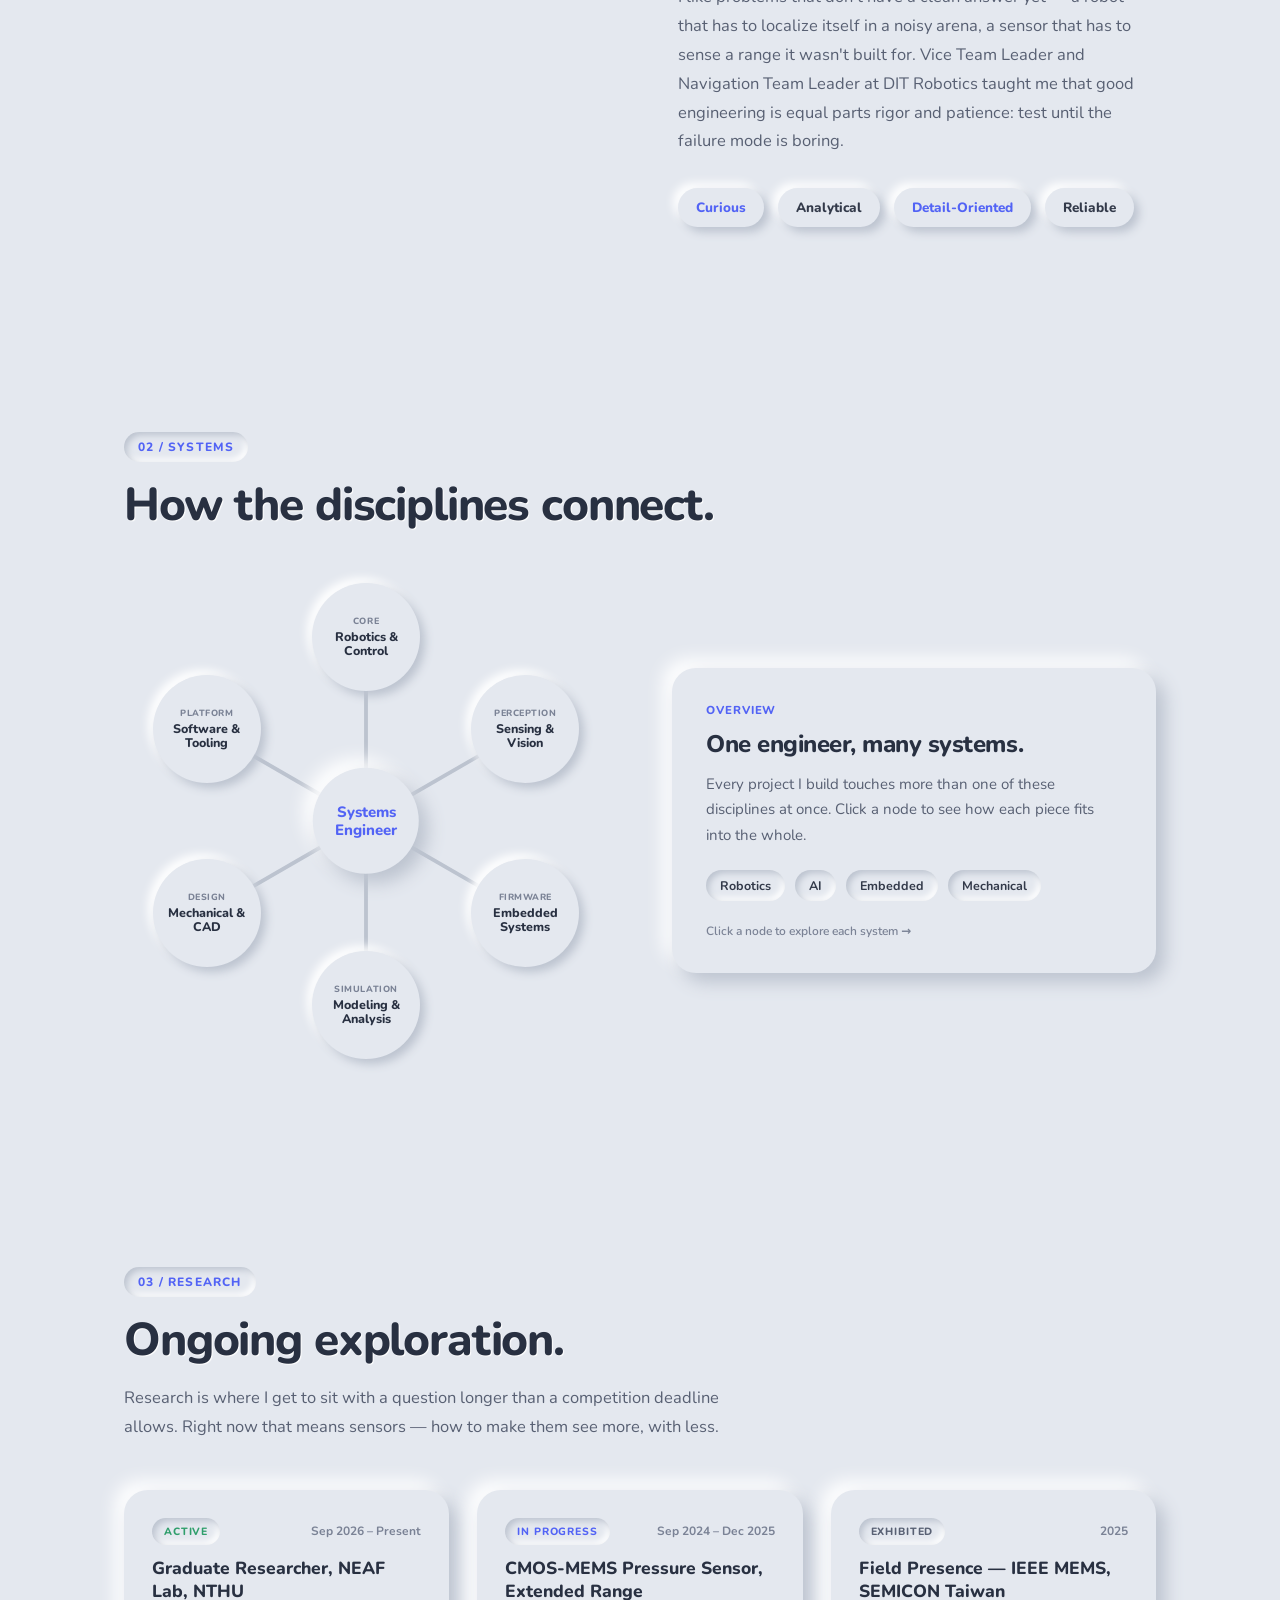
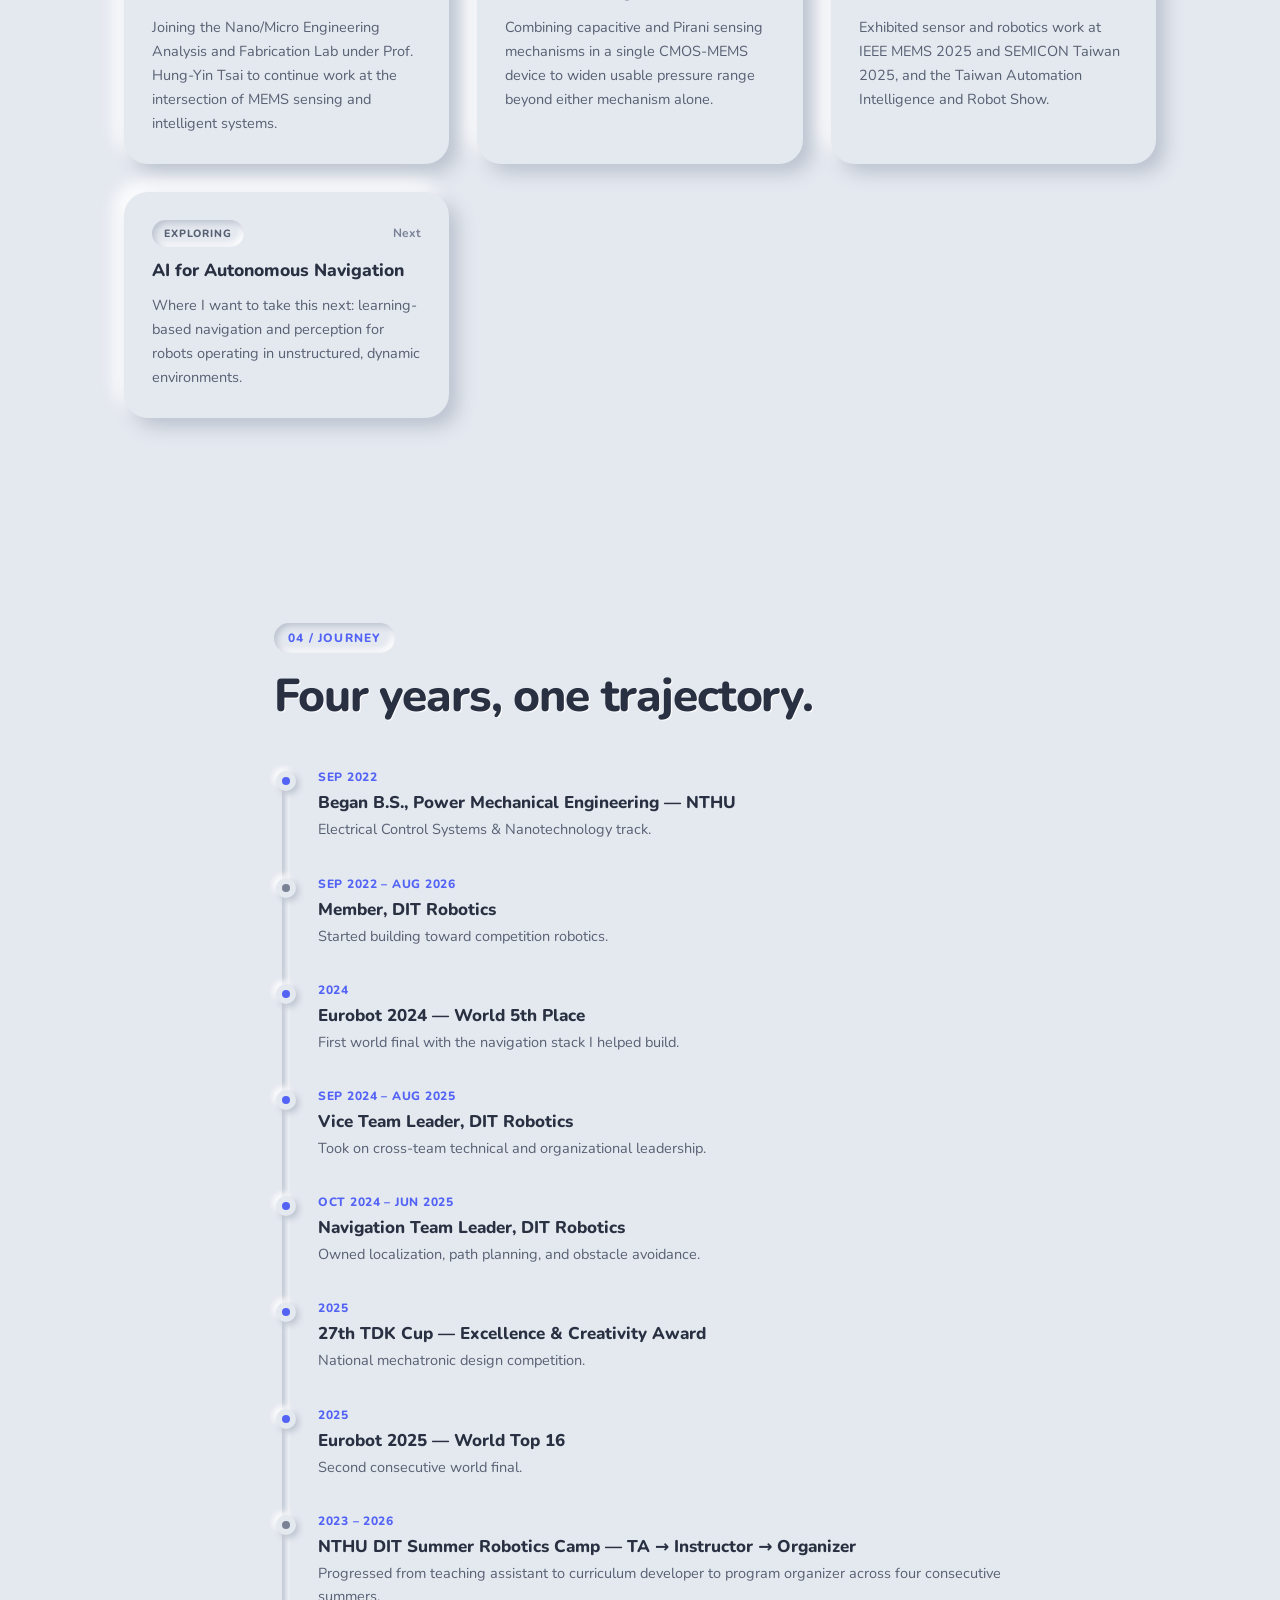
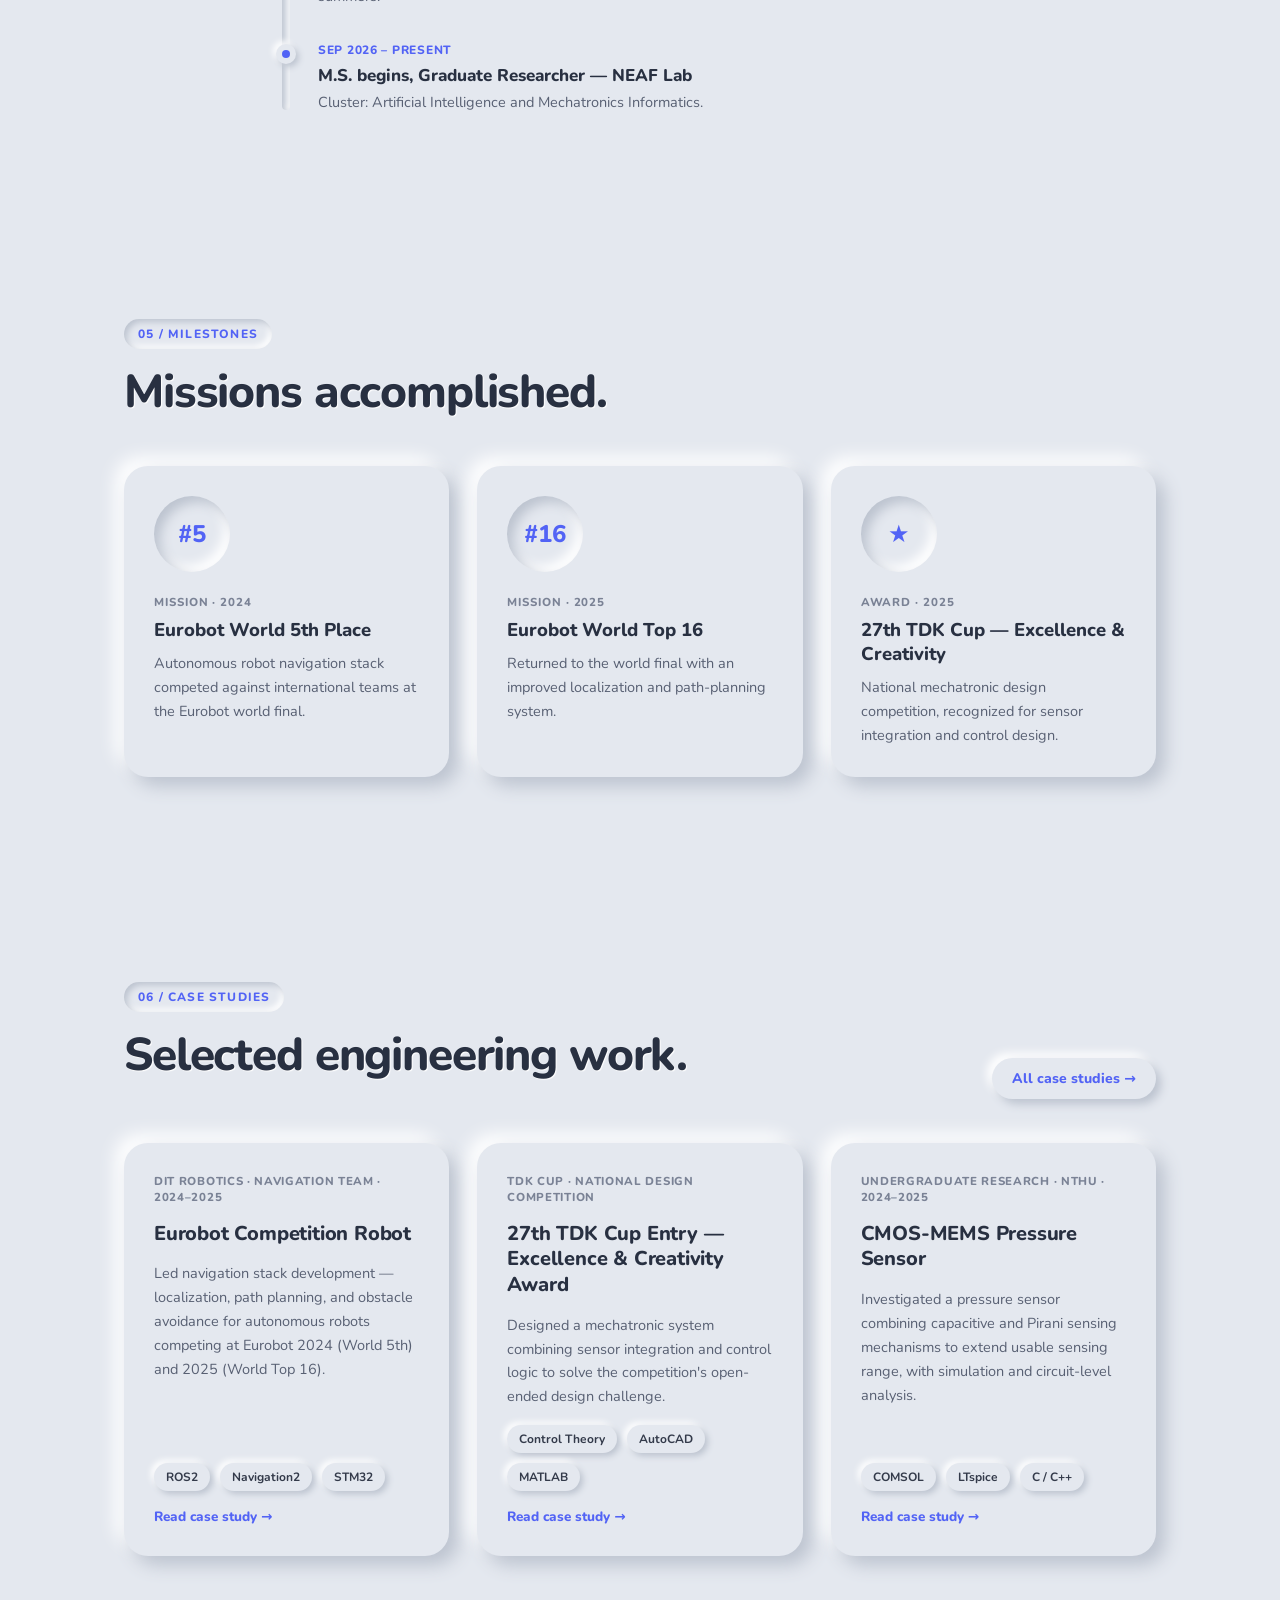
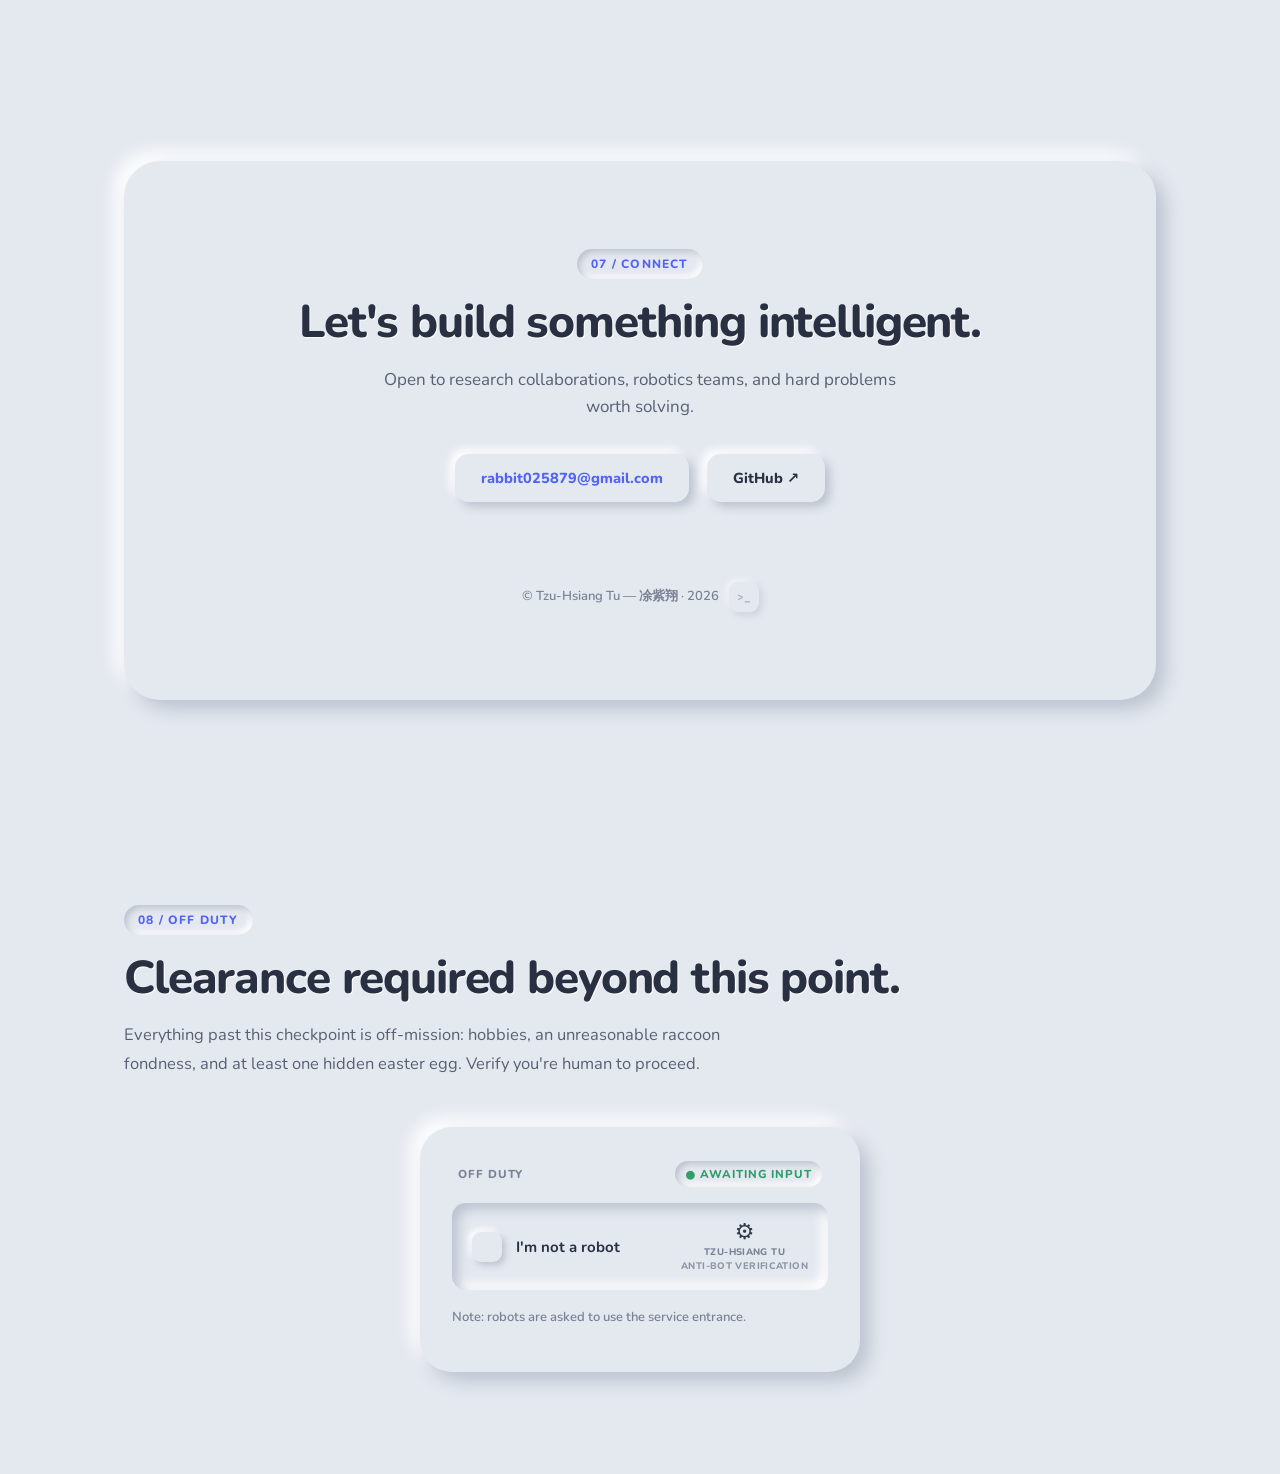
==== commit 8d18a1c5: "Pixel bunny after the nickname; responsive neofetch layout - Replace the 🐇 emoji on the profile card" ====
--- a/index.html
+++ b/index.html
@@ -88,7 +88,7 @@
         </div>
 
         <div class="id-name">Tzu-Hsiang Tu</div>
-        <div class="id-name-zh">凃紫翔 · a.k.a. 兔子 (Rabbit) 🐇</div>
+        <div class="id-name-zh">凃紫翔 · a.k.a. 兔子 (Rabbit) <span class="name-bunny" data-pixel-art="rabbit" data-pixel-size="1" aria-hidden="true"></span></div>
 
         <div class="id-meta-grid">
           <div class="id-meta-cell">
--- a/css/style.css
+++ b/css/style.css
@@ -665,6 +665,8 @@
    ========================================================= */
 .nav-bunny{display:inline-flex; width:24px; height:24px; margin:-4px 0 0 -4px;}
 .nav-bunny svg{display:block;}
+.name-bunny{display:inline-flex; width:24px; height:24px; vertical-align:-7px; margin:-6px 0 -4px 2px;}
+.name-bunny svg{display:block;}
 
 /* Off Duty footer: a white rabbit peeks up; click to fall down the rabbit hole (terminal.html) */
 .life-footer{position:relative; overflow:hidden; padding-bottom:92px;}
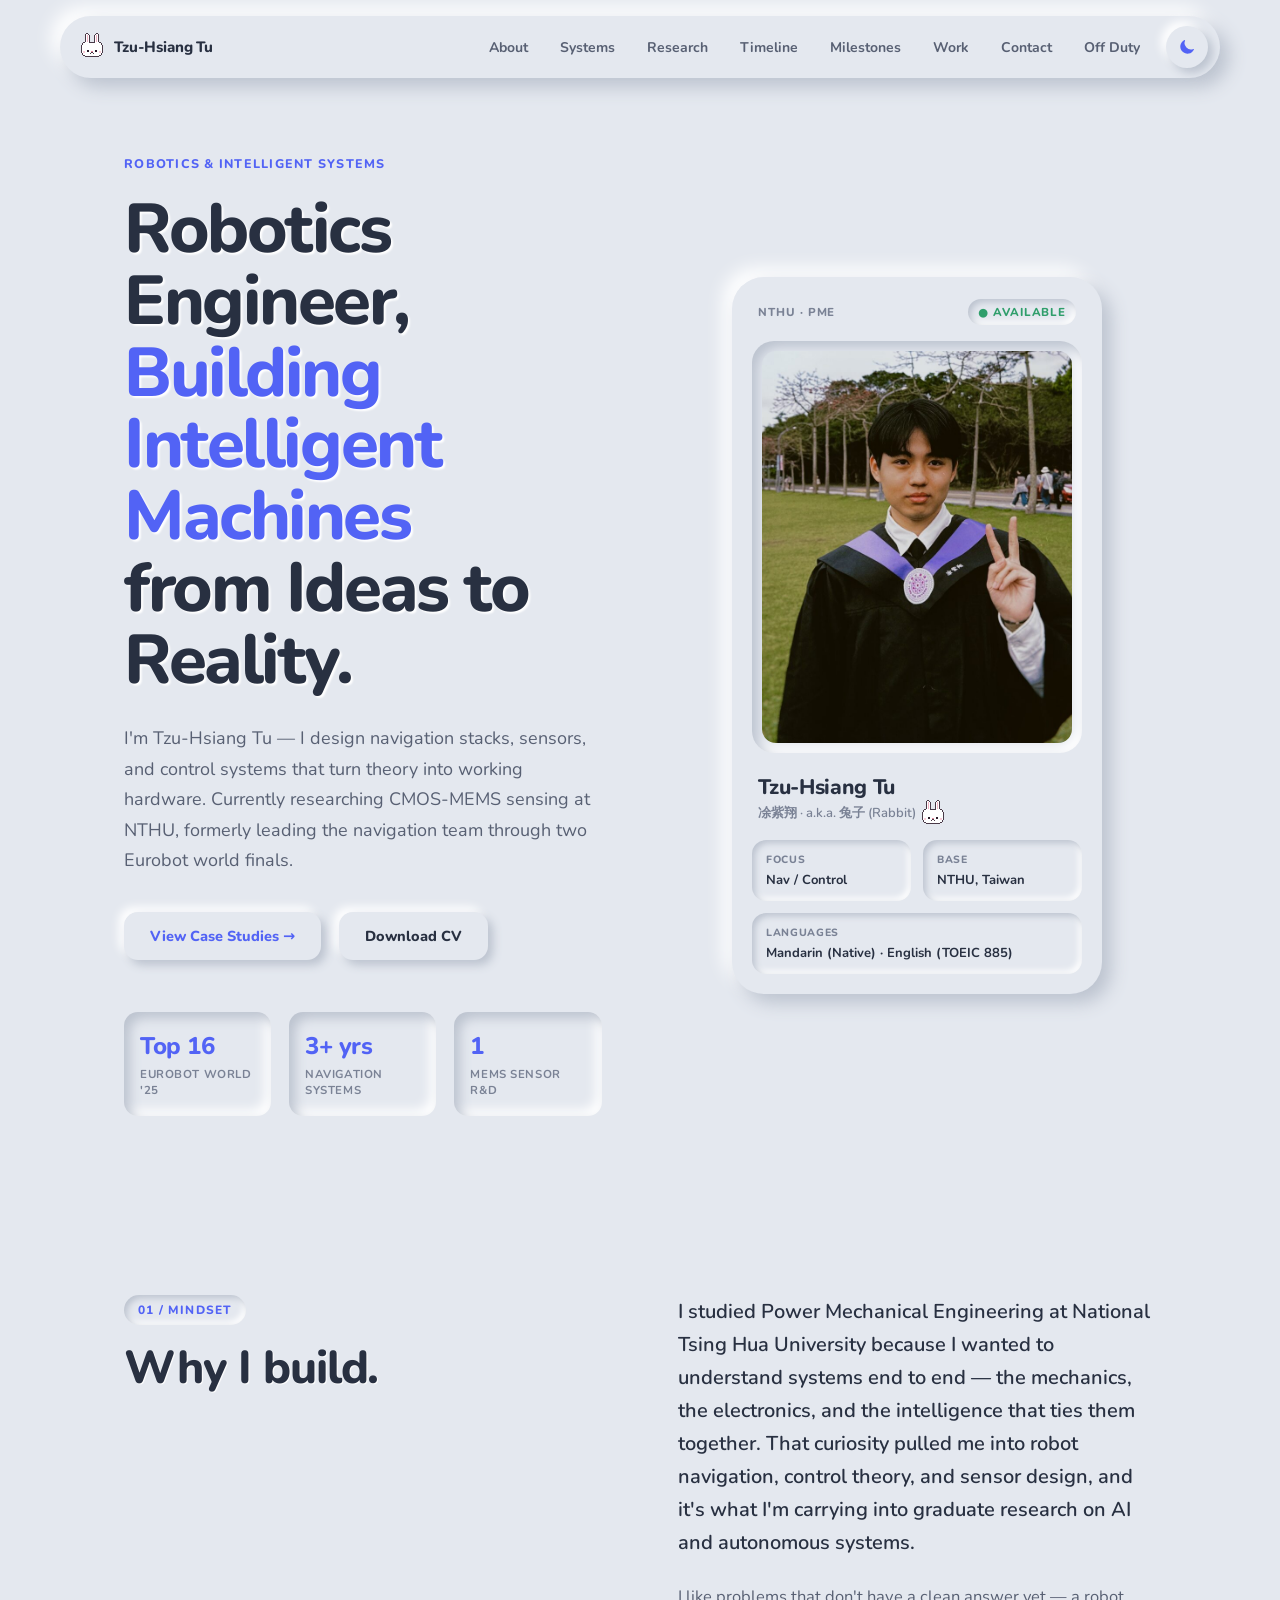
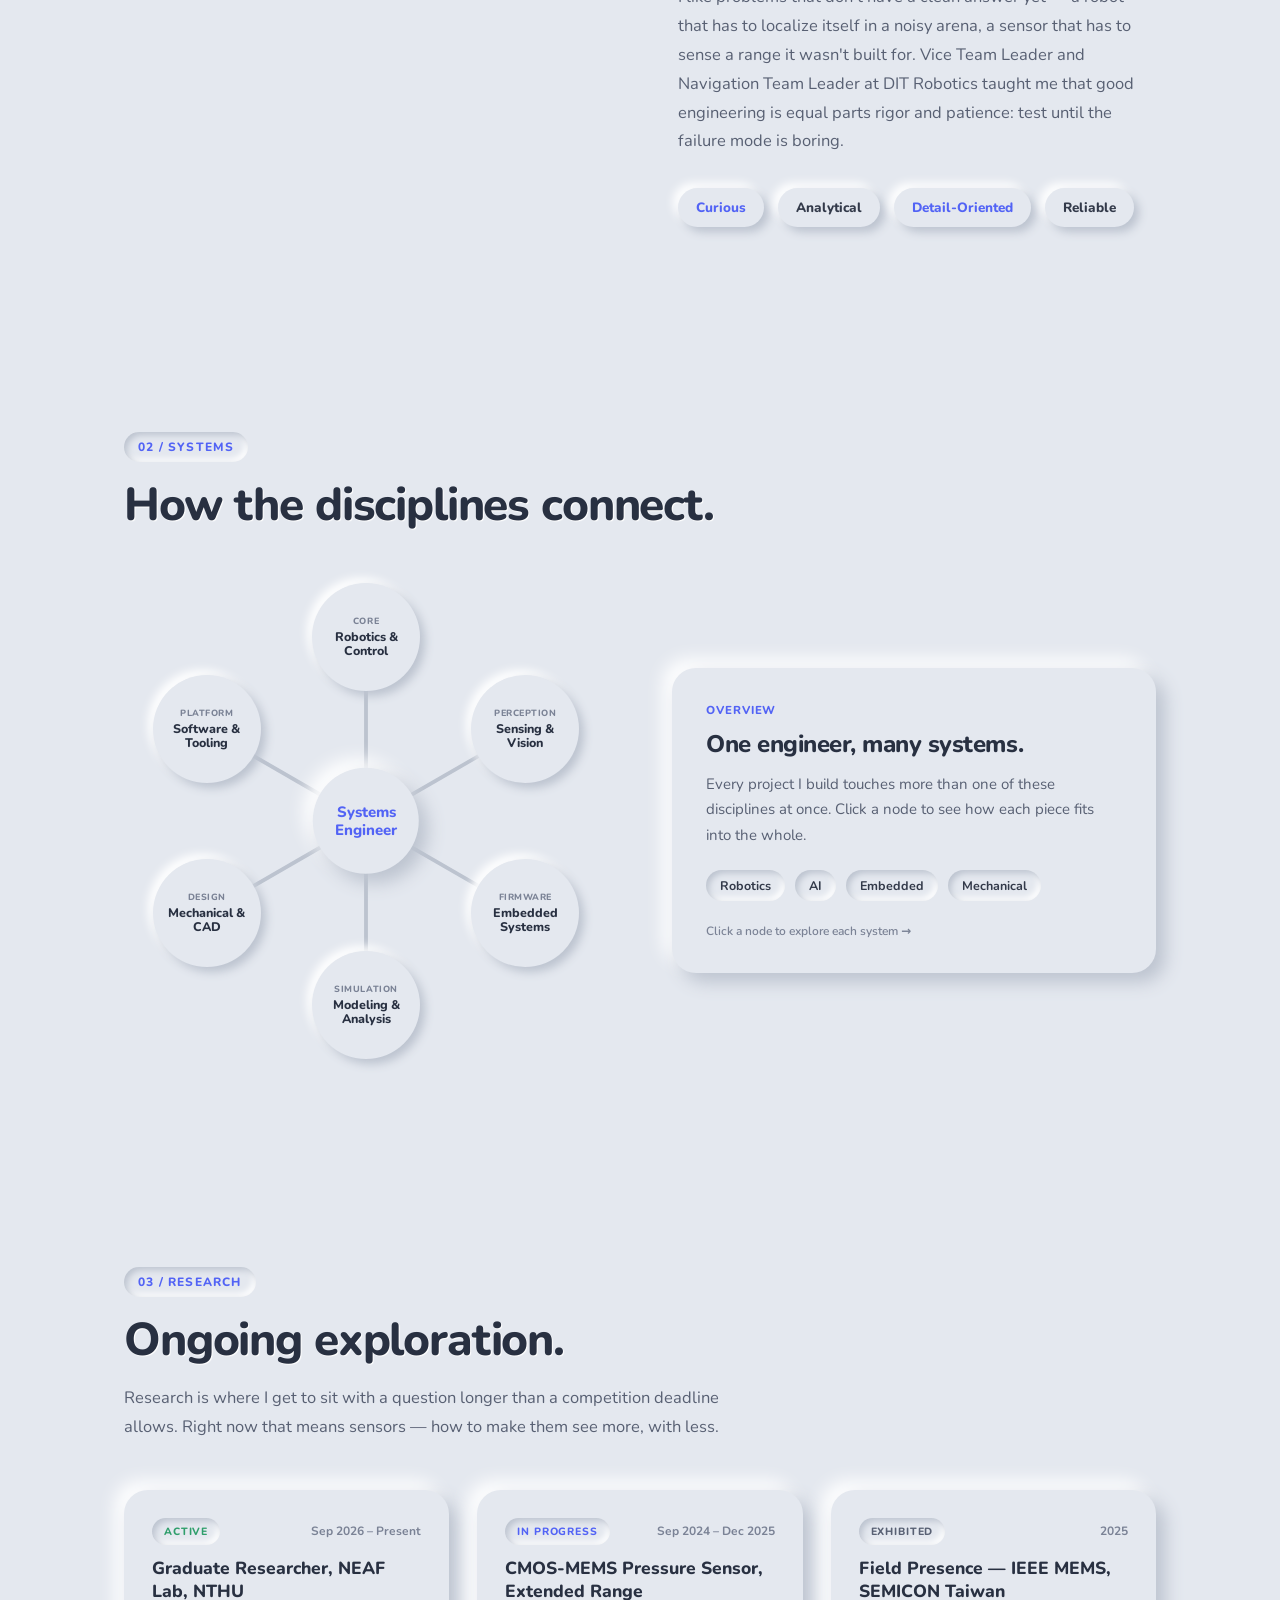
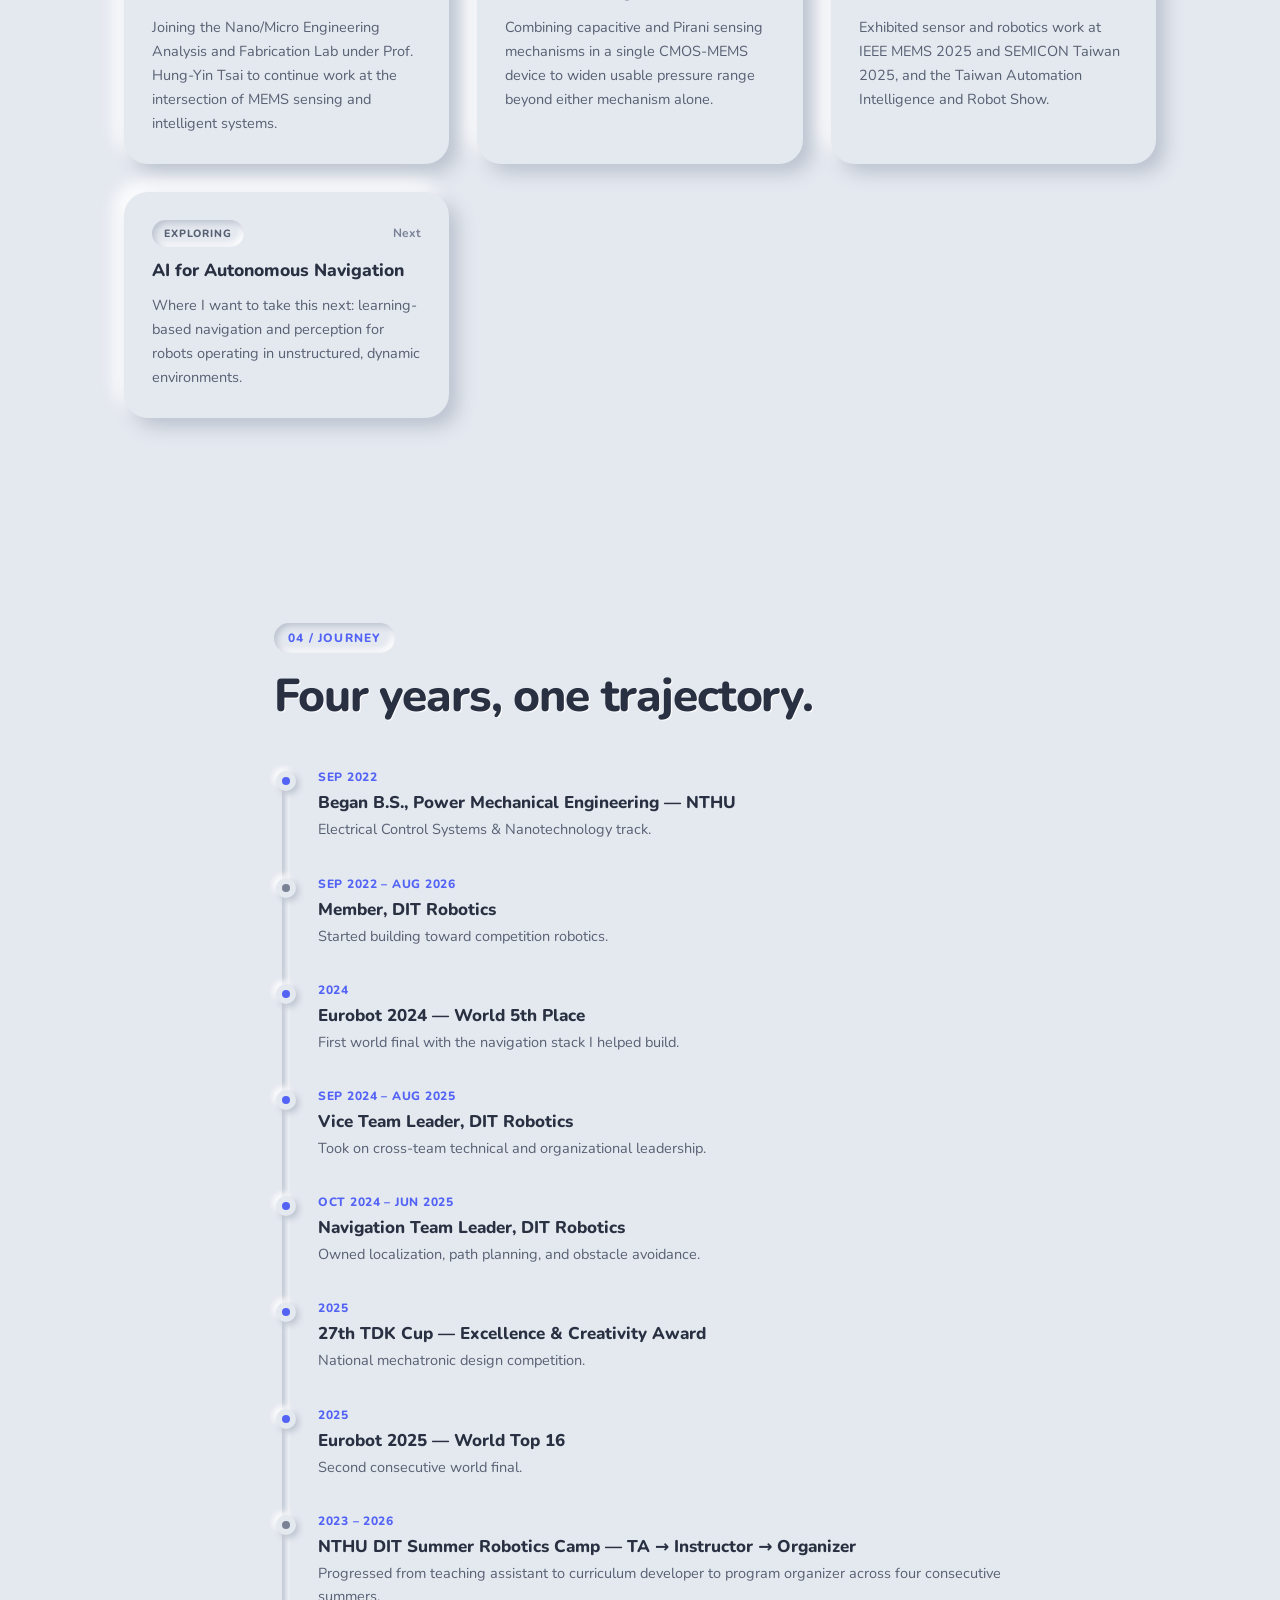
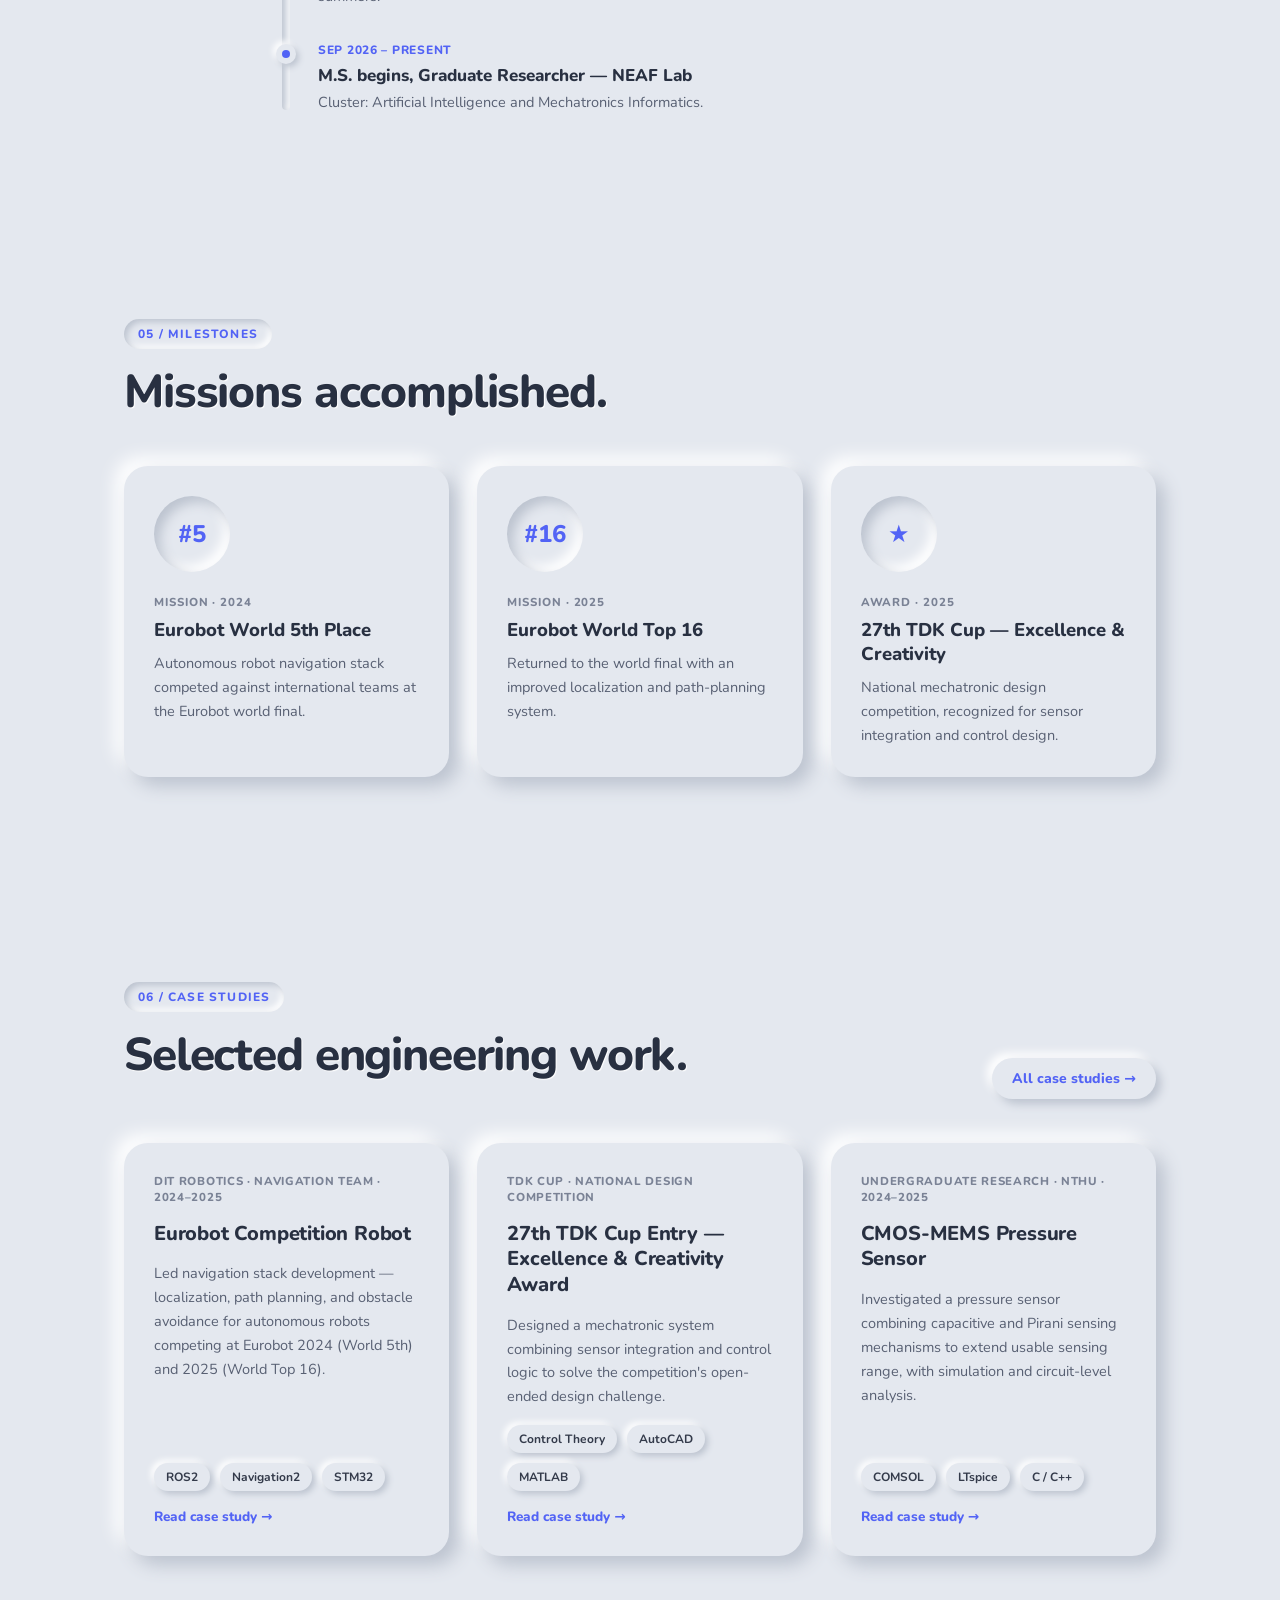
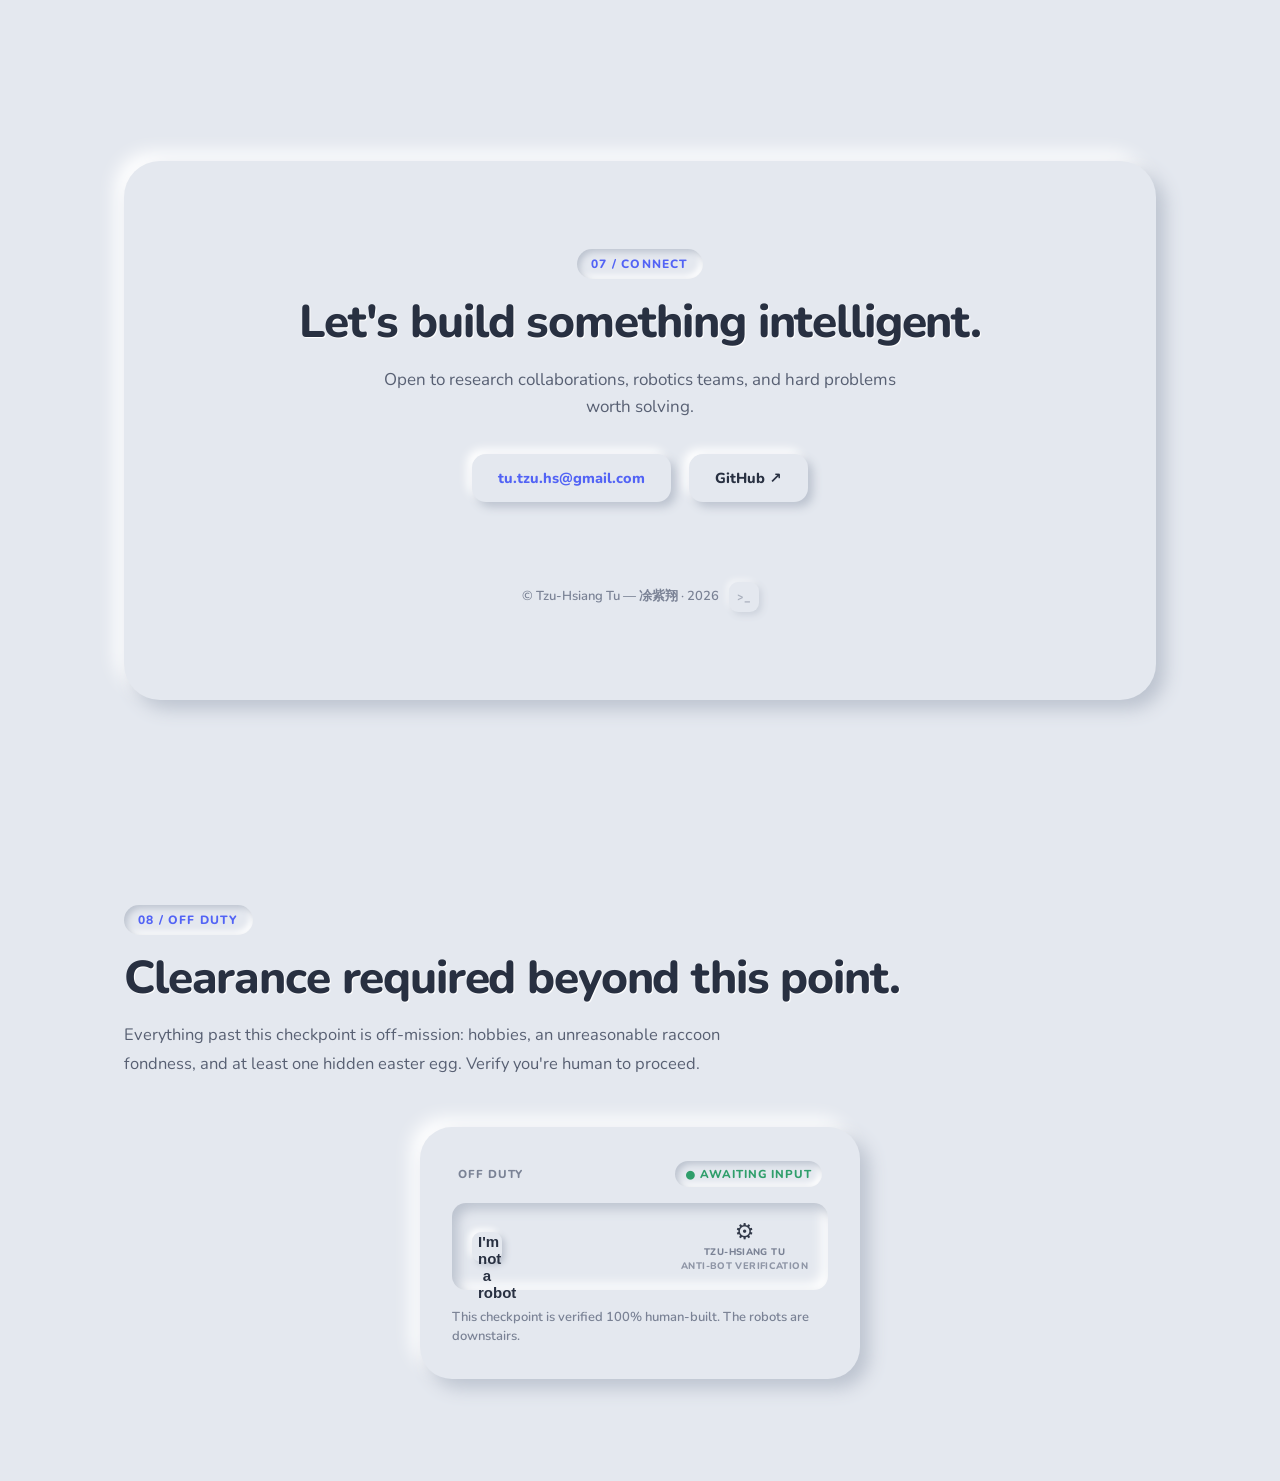
==== commit dc2e67f3: "Update contact email and fix recaptcha label duplication" ====
--- a/index.html
+++ b/index.html
@@ -332,7 +332,7 @@
       <h2 class="section-title tight">Let's build something intelligent.</h2>
       <p class="contact-desc">Open to research collaborations, robotics teams, and hard problems worth solving.</p>
       <div class="contact-actions">
-        <a href="mailto:rabbit025879@gmail.com" class="btn btn-primary">rabbit025879@gmail.com</a>
+        <a href="mailto:tu.tzu.hs@gmail.com" class="btn btn-primary">tu.tzu.hs@gmail.com</a>
         <a href="https://github.com/Rabbit025879" target="_blank" rel="noopener" class="btn btn-outline">GitHub ↗</a>
       </div>
       <div class="site-footer">© Tzu-Hsiang Tu — 凃紫翔 · 2026<a class="term-egg" href="terminal.html" aria-label="Open terminal" title="$_">&gt;_</a></div>
@@ -362,8 +362,8 @@
           <button type="button" class="recaptcha-checkbox" id="checkpoint-checkbox" role="checkbox" aria-checked="false" aria-label="I'm not a robot">
             <span class="recaptcha-spinner" aria-hidden="true"></span>
             <span class="recaptcha-check-mark" aria-hidden="true"></span>
+            <span class="recaptcha-label">I'm not a robot</span>
           </button>
-          <span class="recaptcha-label">I'm not a robot</span>
         </div>
         <div class="recaptcha-brand">
           <div class="recaptcha-logo" aria-hidden="true">⚙️</div>
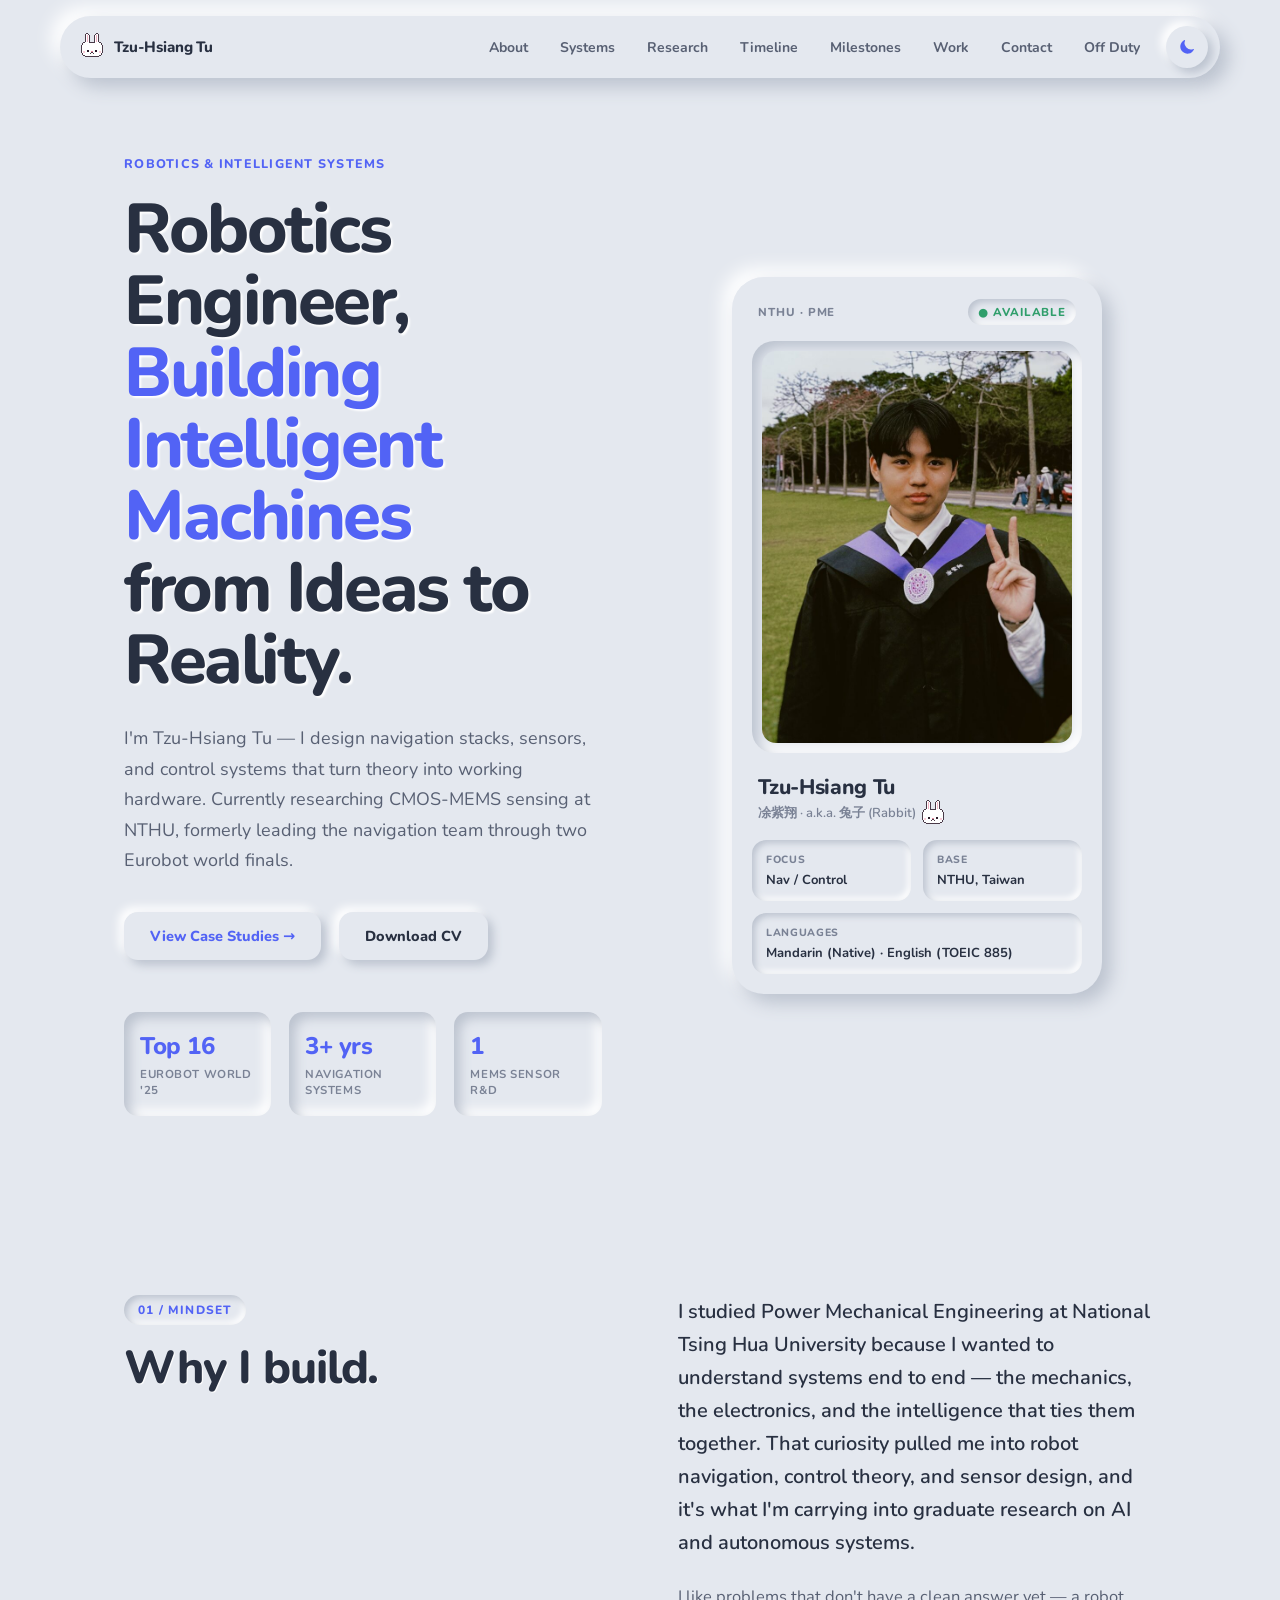
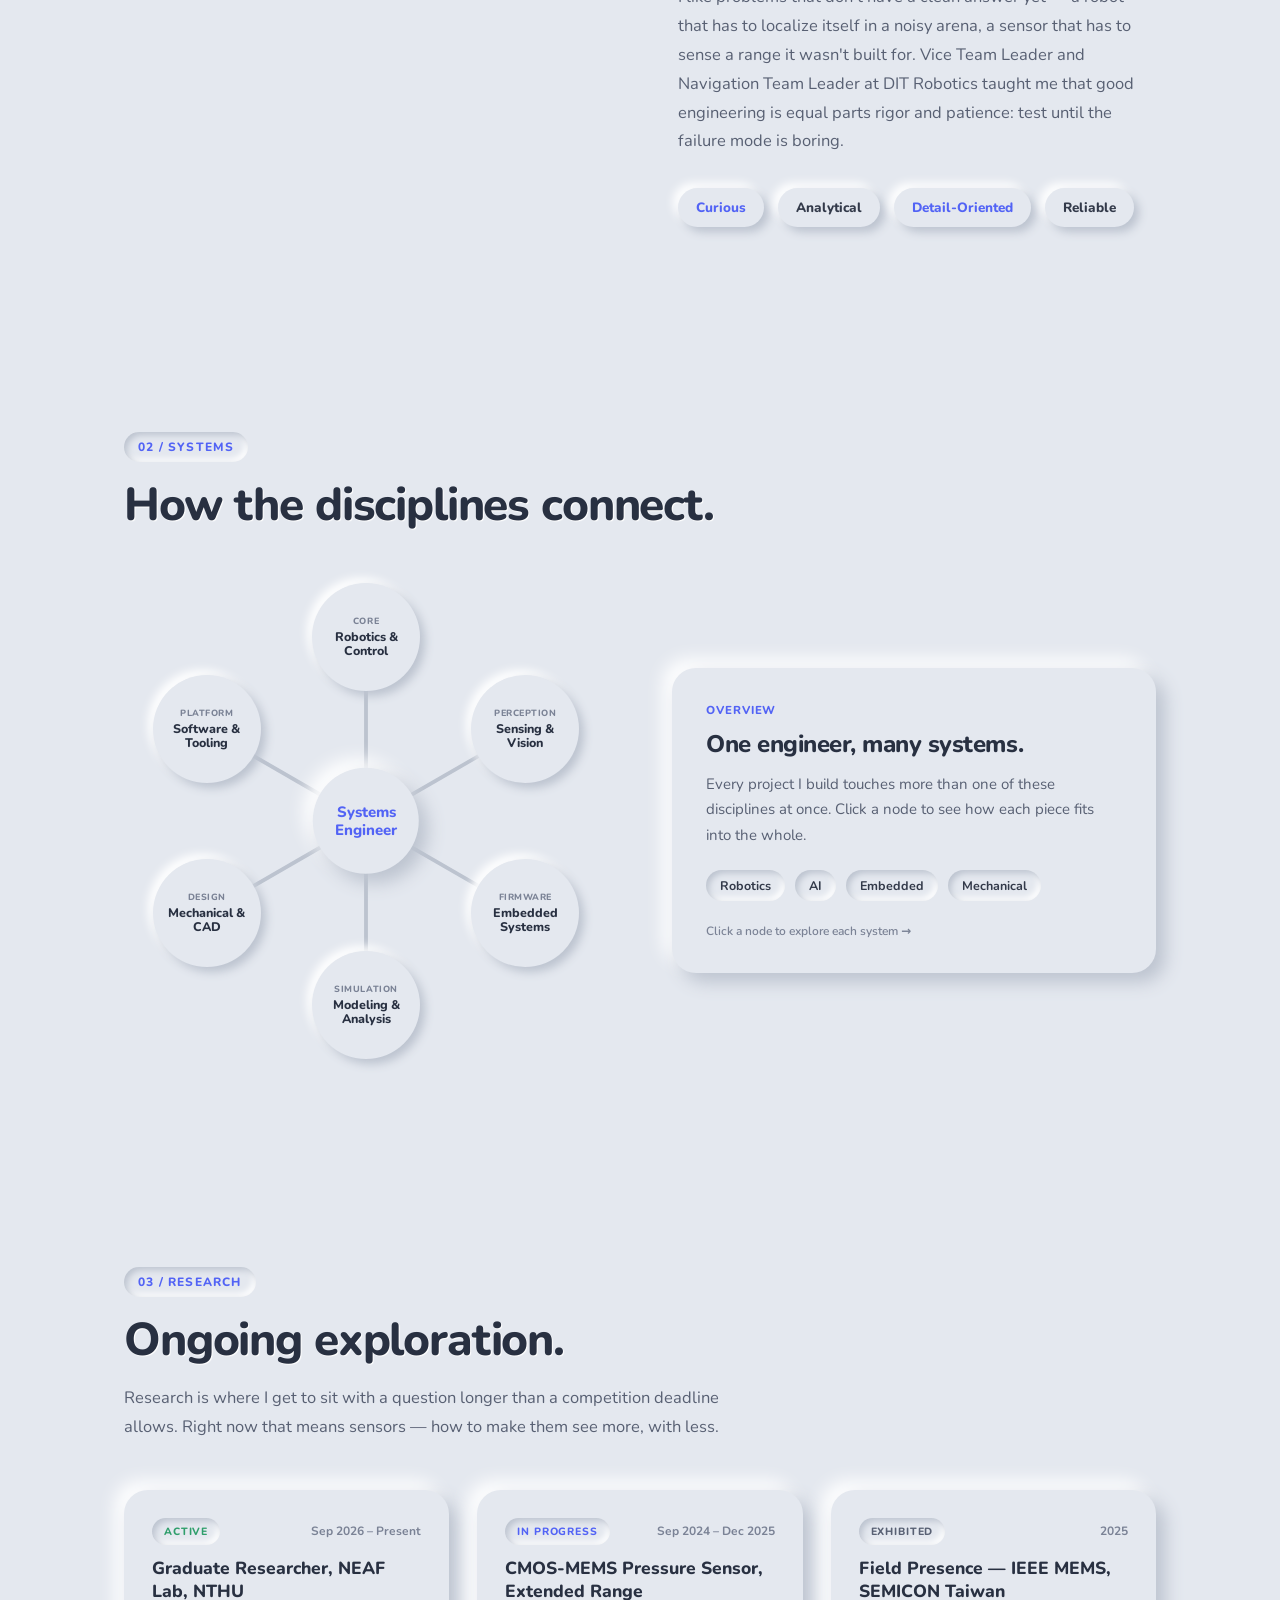
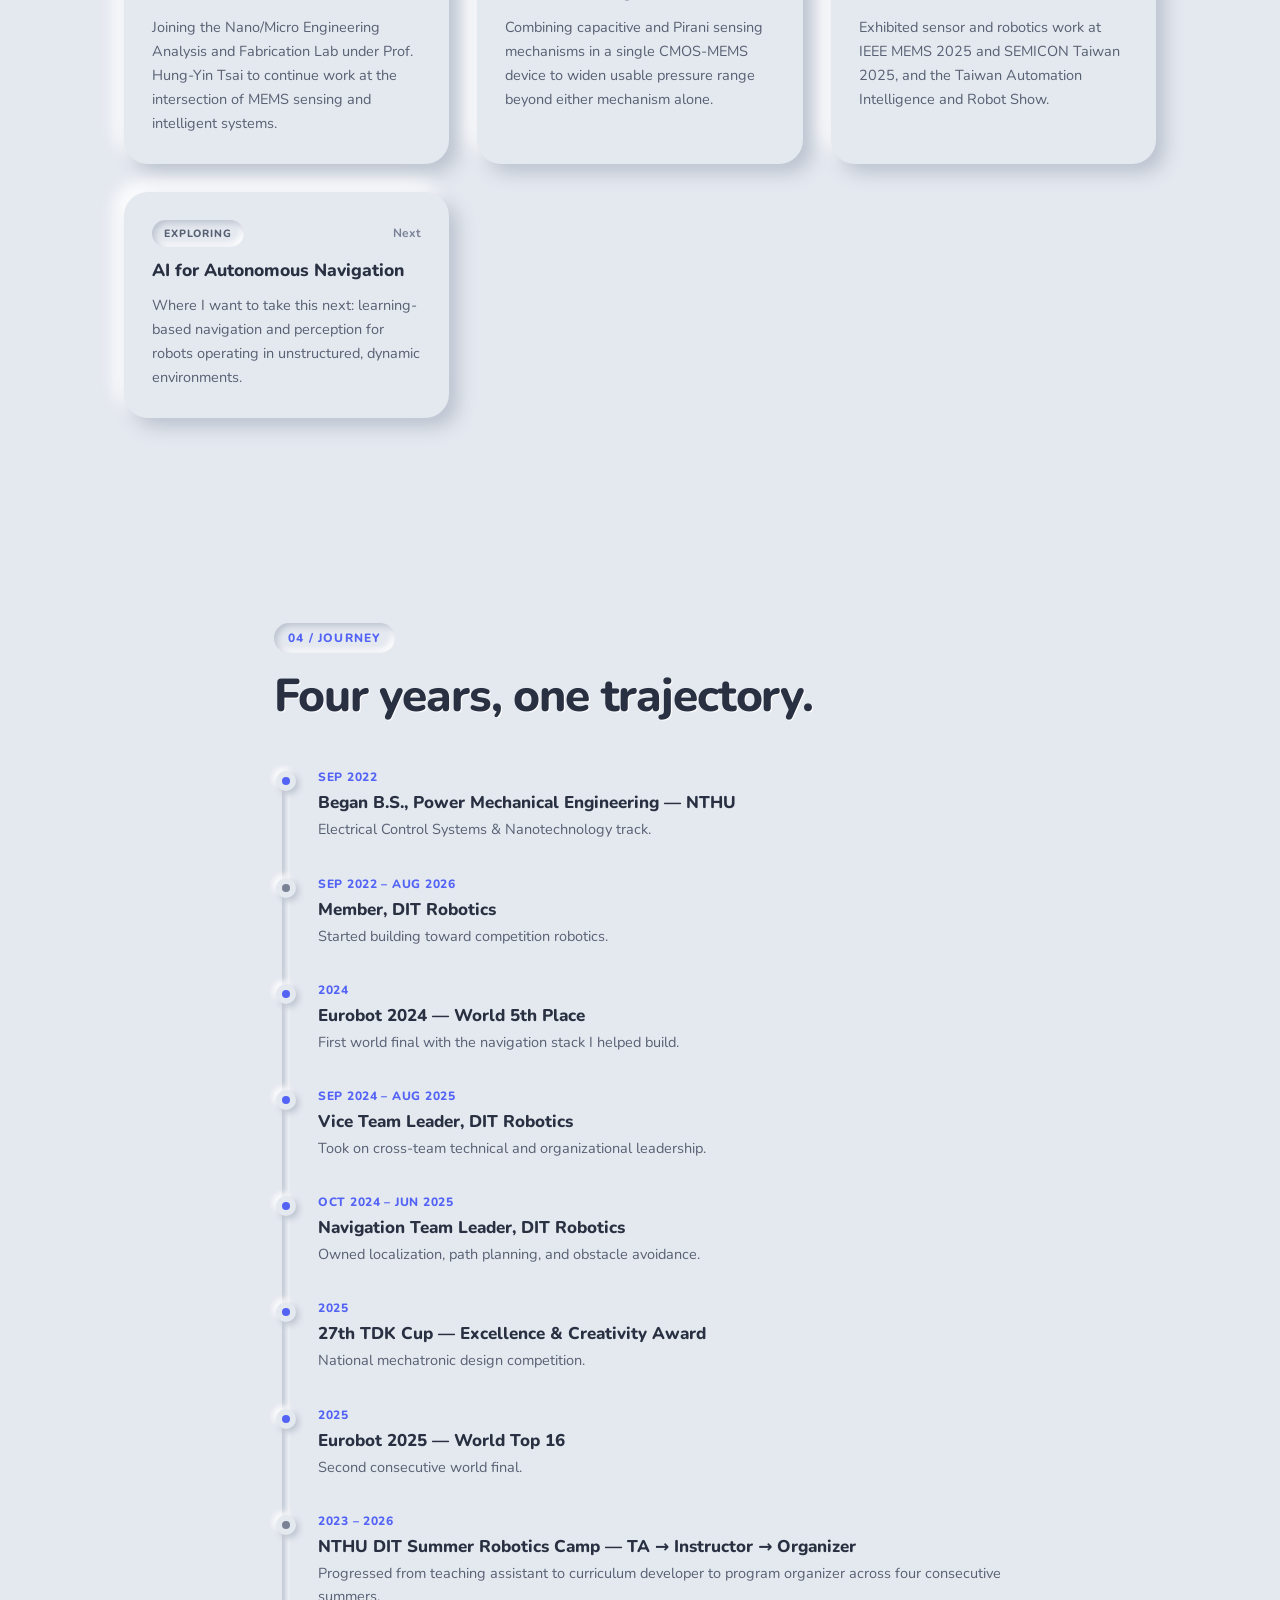
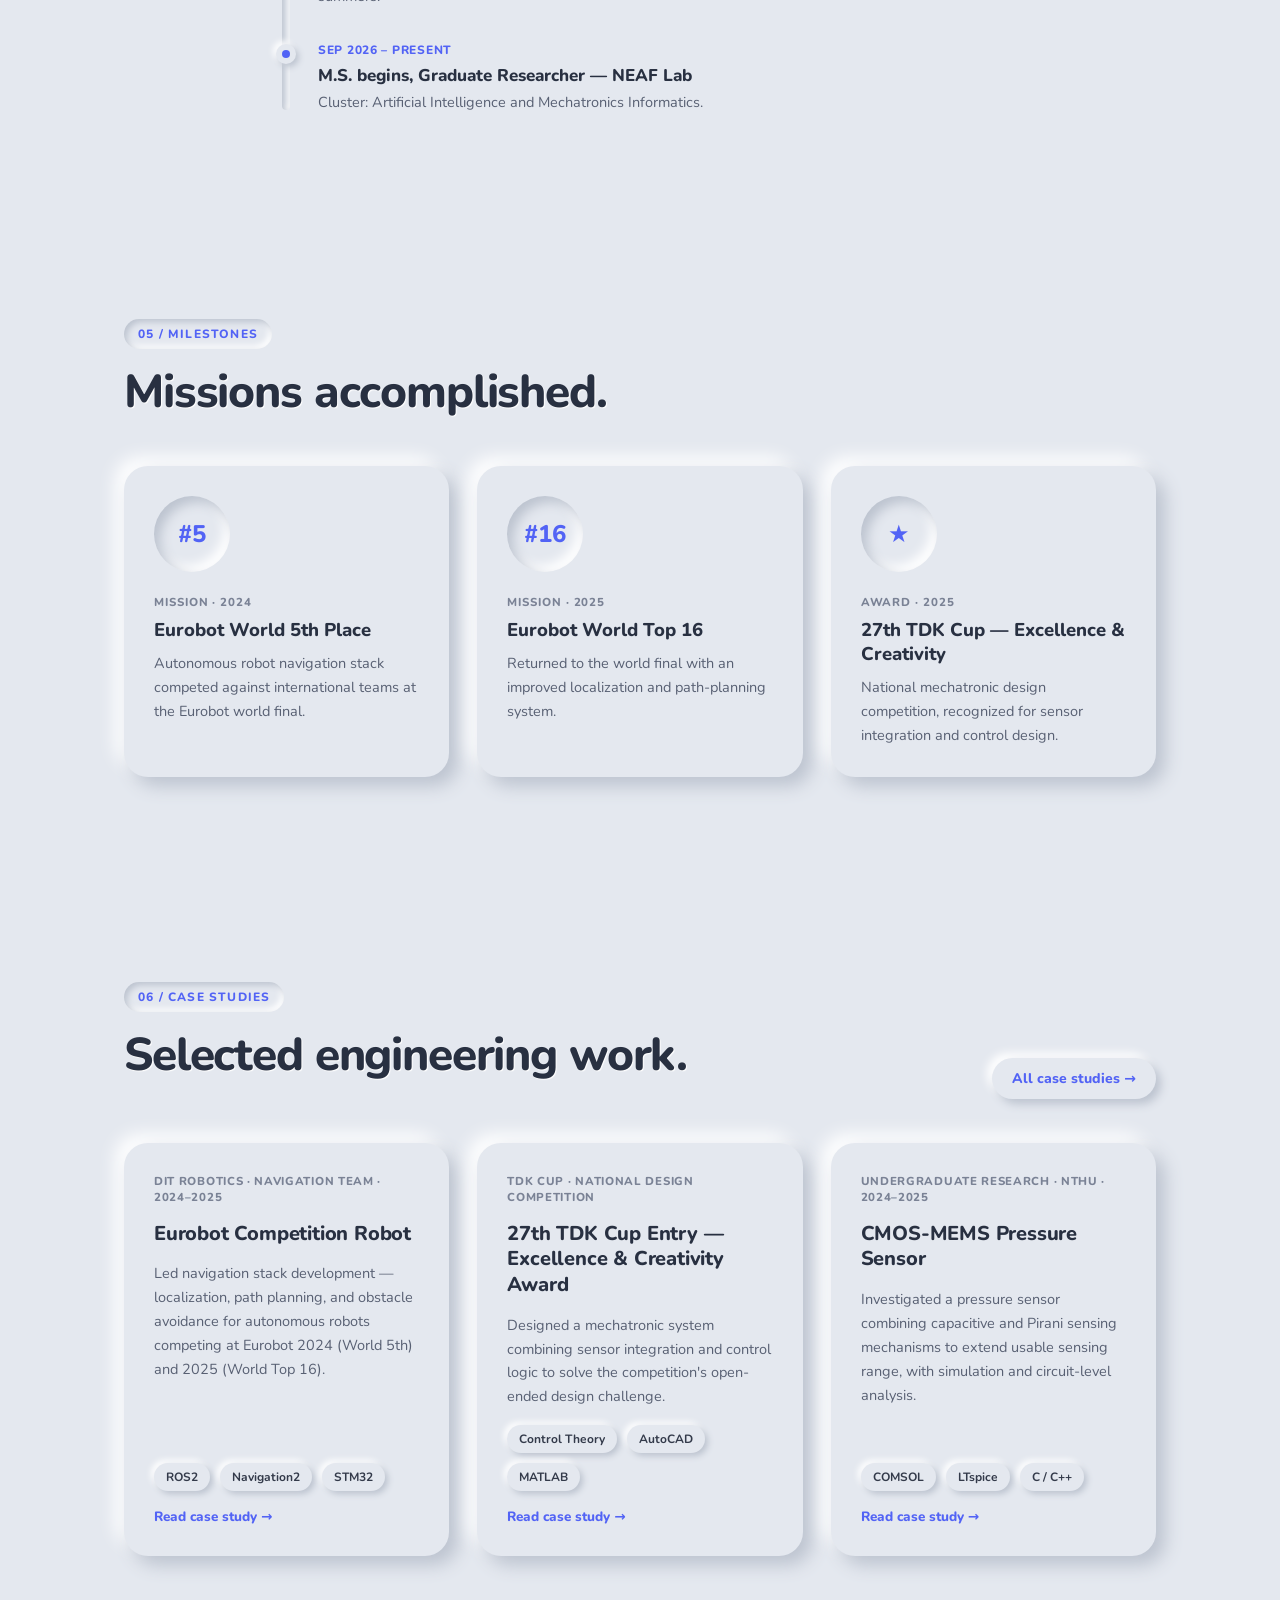
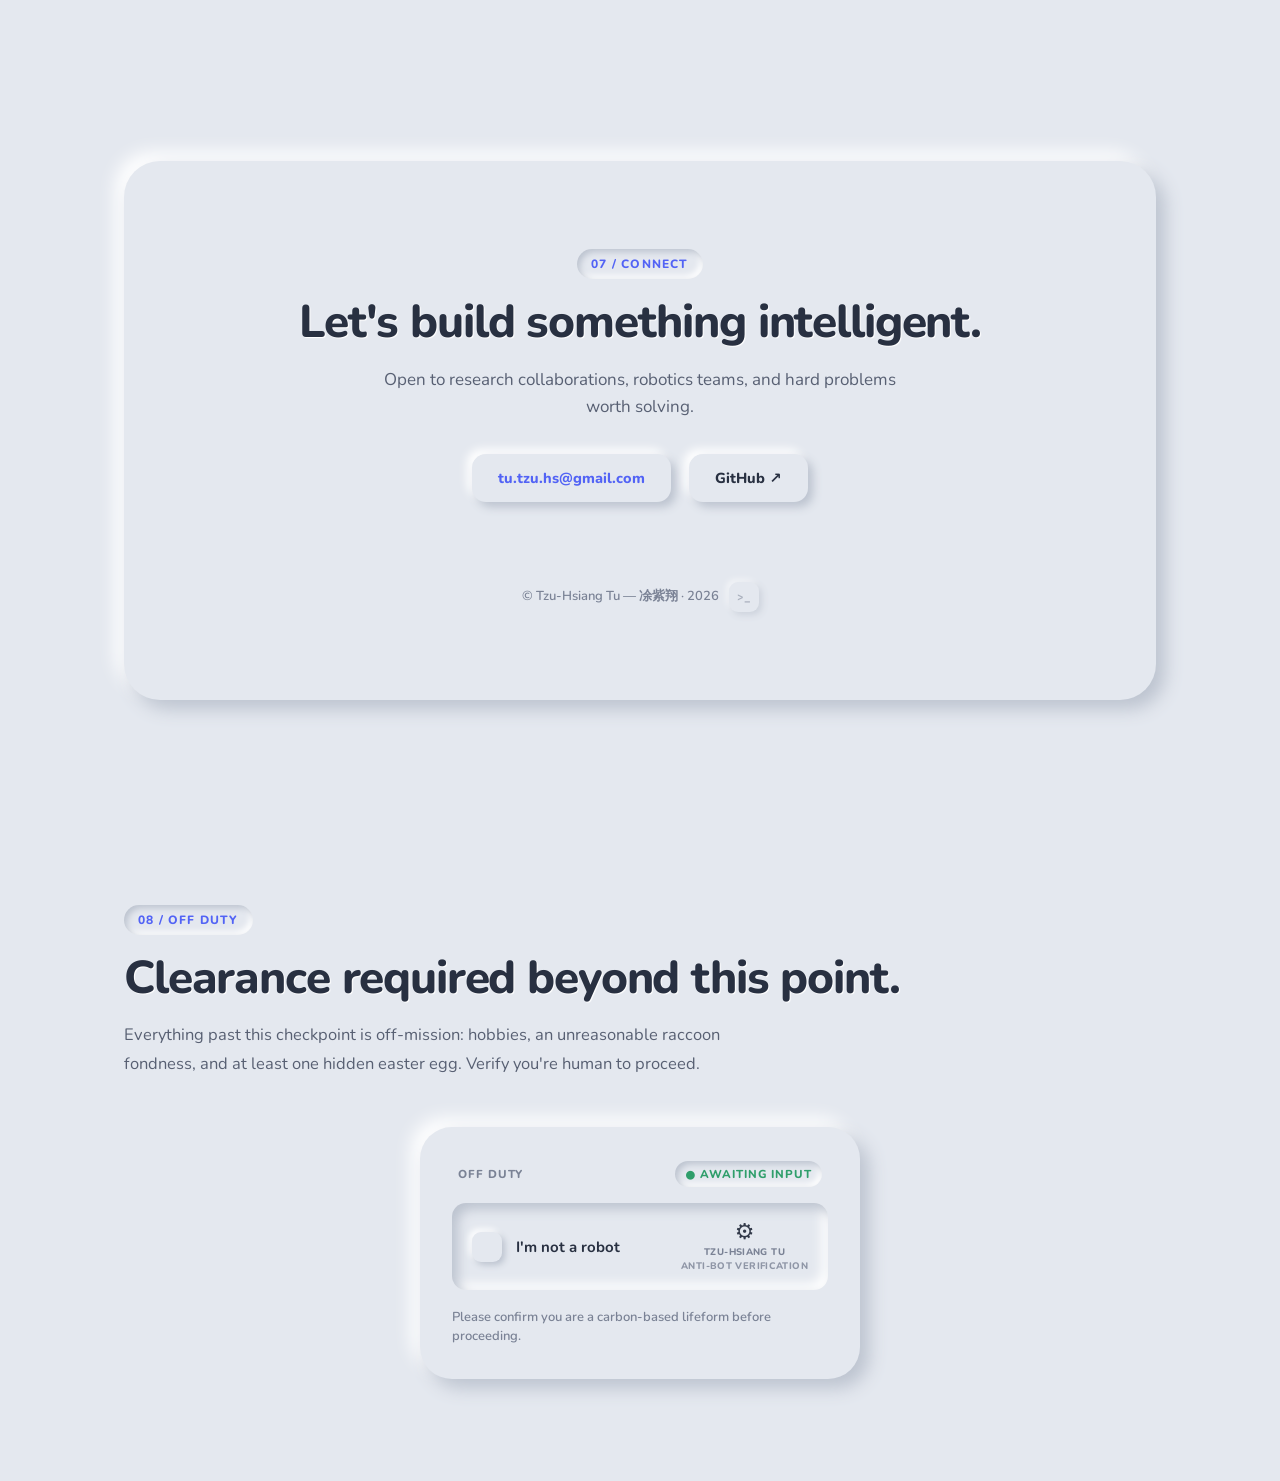
==== commit b3d16ed6: "fix: make the whole checkpoint row a single button Co-Authored-By: Claude Sonnet 5.5 <noreply@anthro" ====
--- a/index.html
+++ b/index.html
@@ -357,19 +357,19 @@
         <span class="id-status" id="checkpoint-status">● Awaiting Input</span>
       </div>
 
-      <div class="recaptcha-box">
-        <div class="recaptcha-row">
-          <button type="button" class="recaptcha-checkbox" id="checkpoint-checkbox" role="checkbox" aria-checked="false" aria-label="I'm not a robot">
-            <span class="recaptcha-spinner" aria-hidden="true"></span>
-            <span class="recaptcha-check-mark" aria-hidden="true"></span>
-            <span class="recaptcha-label">I'm not a robot</span>
-          </button>
-        </div>
-        <div class="recaptcha-brand">
-          <div class="recaptcha-logo" aria-hidden="true">⚙️</div>
-          <div class="recaptcha-fine">Tzu-Hsiang Tu<br><span>Anti-Bot Verification</span></div>
-        </div>
-      </div>
+      <button type="button" class="recaptcha-box" id="checkpoint-checkbox" role="checkbox" aria-checked="false" aria-label="I'm not a robot">
+        <span class="recaptcha-row">
+          <span class="recaptcha-checkbox" aria-hidden="true">
+            <span class="recaptcha-spinner"></span>
+            <span class="recaptcha-check-mark"></span>
+          </span>
+          <span class="recaptcha-label">I'm not a robot</span>
+        </span>
+        <span class="recaptcha-brand" aria-hidden="true">
+          <span class="recaptcha-logo">⚙️</span>
+          <span class="recaptcha-fine">Tzu-Hsiang Tu<br><span>Anti-Bot Verification</span></span>
+        </span>
+      </button>
 
       <p class="checkpoint-note" id="checkpoint-note">Please confirm you are a carbon-based lifeform before proceeding.</p>
     </div>
--- a/css/style.css
+++ b/css/style.css
@@ -530,27 +530,31 @@
 }
 .recaptcha-box{
   display:flex; align-items:center; justify-content:space-between; gap:16px;
+  width:100%; padding:18px 20px; margin:0; border:none; background:none;
+  font:inherit; color:inherit; text-align:left; cursor:pointer;
   border-radius: var(--radius-sm); box-shadow: var(--inset);
-  padding:18px 20px;
-}
-.recaptcha-row{display:flex; align-items:center; gap:14px;}
+  transition: box-shadow .2s ease;
+}
+.recaptcha-box:hover:not(.is-checked){box-shadow: var(--inset-sm);}
+.recaptcha-box:focus-visible{outline:2px solid var(--accent); outline-offset:3px;}
+.recaptcha-row{display:flex; align-items:center; gap:14px; min-width:0;}
 .recaptcha-checkbox{
-  position:relative; width:30px; height:30px; flex-shrink:0; border-radius:9px;
-  border:none; background: var(--bg); box-shadow: var(--raise-xs);
-  cursor:pointer; transition: box-shadow .2s ease;
-}
-.recaptcha-checkbox:hover{box-shadow: var(--raise-sm);}
-.recaptcha-checkbox.is-checked{box-shadow: var(--inset-sm);}
+  position:relative; display:block; width:30px; height:30px; flex-shrink:0; border-radius:9px;
+  background: var(--bg); box-shadow: var(--raise-xs);
+  transition: box-shadow .2s ease;
+}
+.recaptcha-box:hover .recaptcha-checkbox{box-shadow: var(--raise-sm);}
+.recaptcha-box.is-checked .recaptcha-checkbox{box-shadow: var(--inset-sm);}
 .recaptcha-check-mark{position:absolute; inset:0; opacity:0; transform: scale(.6); transition: opacity .15s ease, transform .15s ease;}
 .recaptcha-check-mark::before{content:""; position:absolute; left:11px; top:5px; width:7px; height:13px; border-right:3px solid var(--ok); border-bottom:3px solid var(--ok); transform: rotate(45deg);}
-.recaptcha-checkbox.is-checked .recaptcha-check-mark{opacity:1; transform:scale(1);}
+.recaptcha-box.is-checked .recaptcha-check-mark{opacity:1; transform:scale(1);}
 .recaptcha-spinner{position:absolute; inset:5px; border-radius:50%; border:2.5px solid var(--lo); border-top-color: var(--accent); opacity:0;}
-.recaptcha-checkbox.is-checking .recaptcha-spinner{opacity:1; animation: gateSpin .7s linear infinite;}
+.recaptcha-box.is-checking .recaptcha-spinner{opacity:1; animation: gateSpin .7s linear infinite;}
 @keyframes gateSpin{to{transform: rotate(360deg);}}
 .recaptcha-label{font-size:15px; font-weight:700; color: var(--ink);}
-.recaptcha-brand{text-align:center;}
-.recaptcha-logo{font-size:22px; line-height:1; margin-bottom:2px;}
-.recaptcha-fine{font-size:9.5px; font-weight:800; line-height:1.4; color: var(--text-faint); text-transform:uppercase; letter-spacing:0.04em;}
+.recaptcha-brand{display:block; flex-shrink:0; text-align:center;}
+.recaptcha-logo{display:block; font-size:22px; line-height:1; margin-bottom:2px;}
+.recaptcha-fine{display:block; font-size:9.5px; font-weight:800; line-height:1.4; color: var(--text-faint); text-transform:uppercase; letter-spacing:0.04em;}
 .recaptcha-fine span{opacity:.8;}
 .checkpoint-note{font-size:13px; font-weight:600; color: var(--text-faint); margin:18px 0 0; min-height:32px; line-height:1.5;}
 
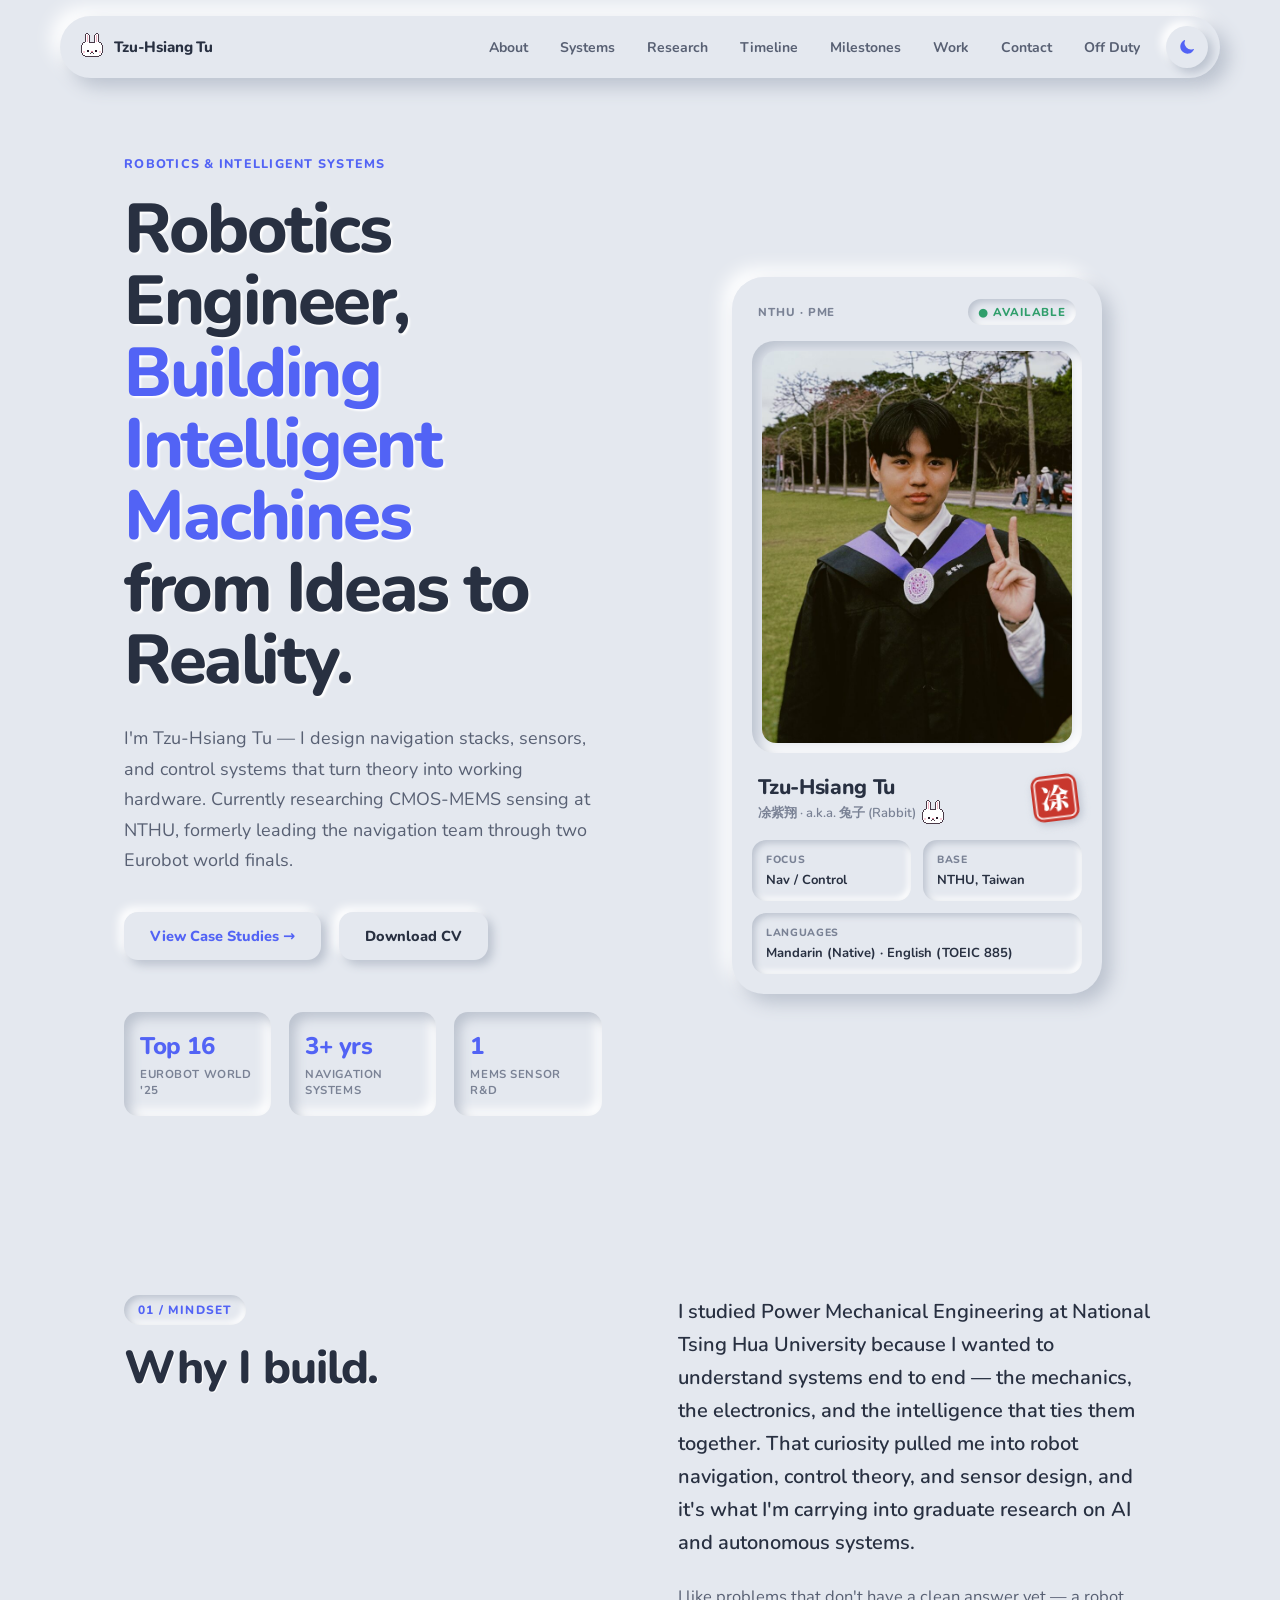
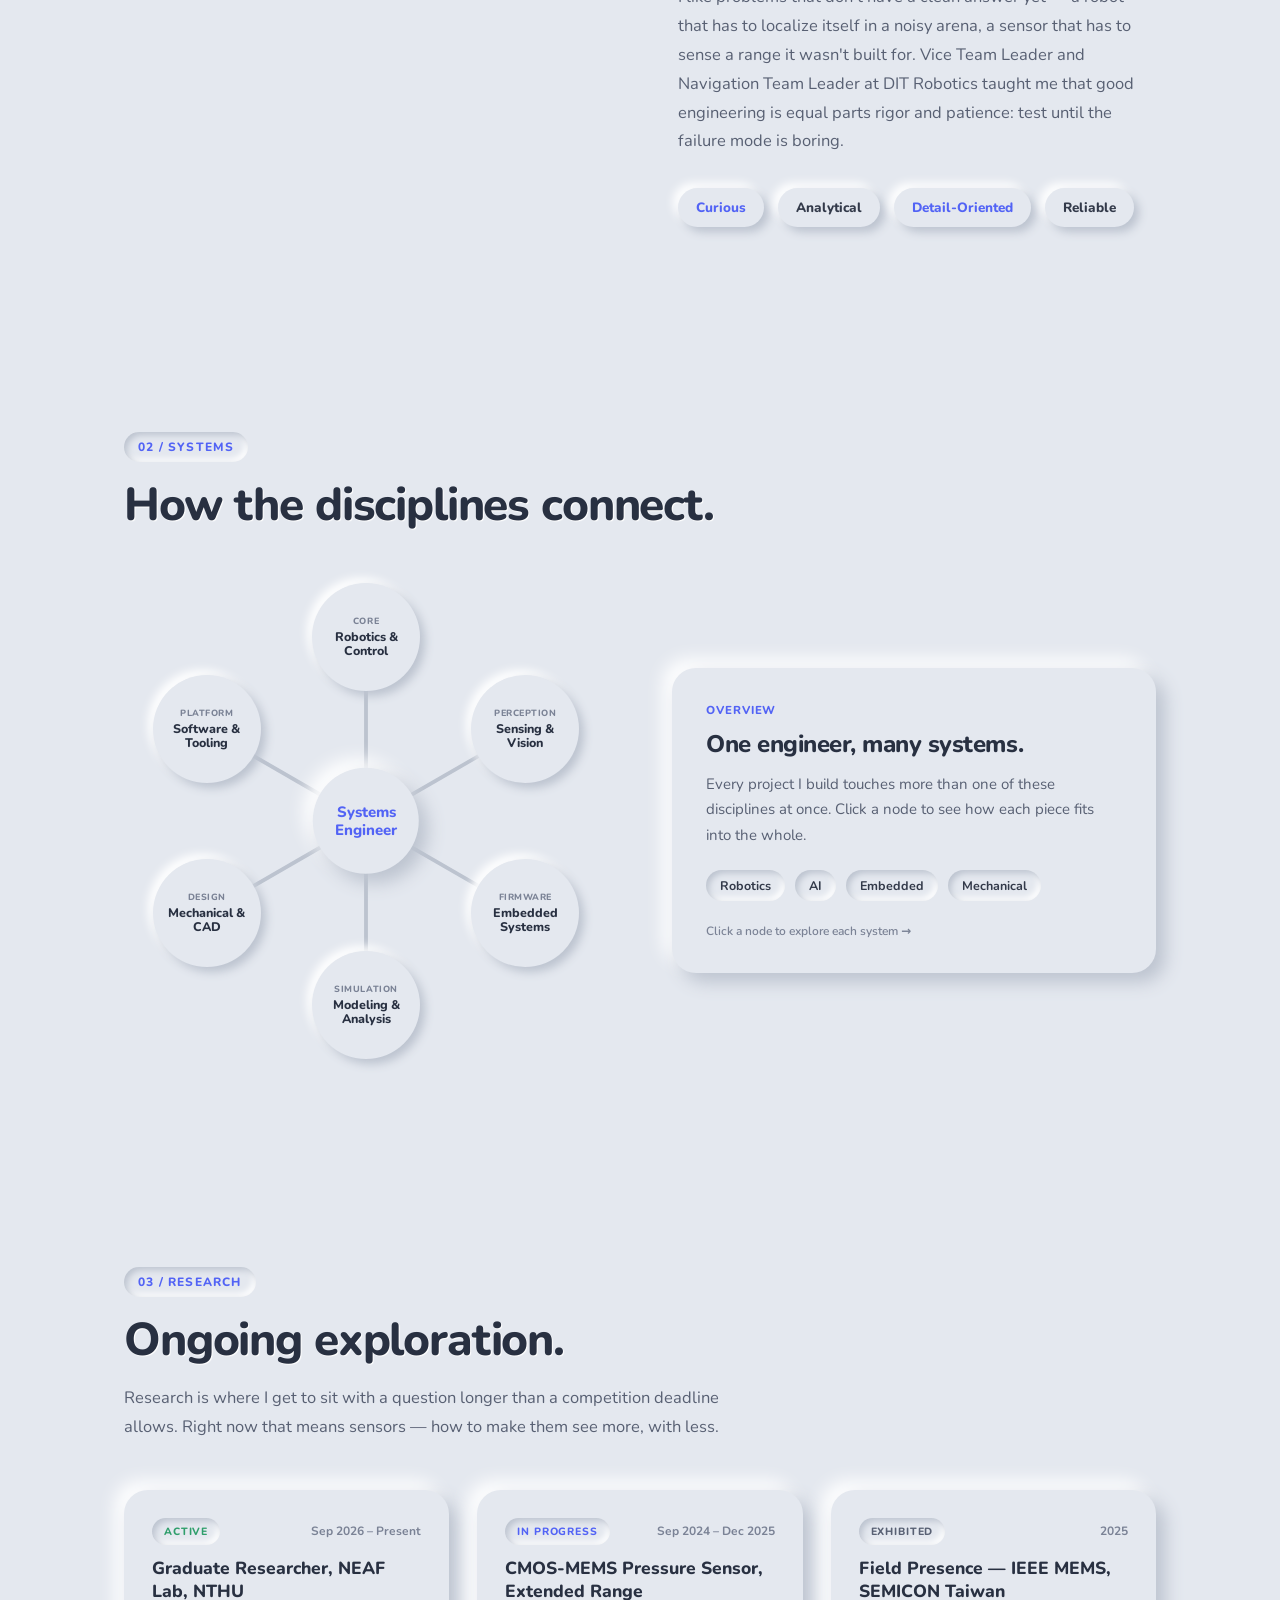
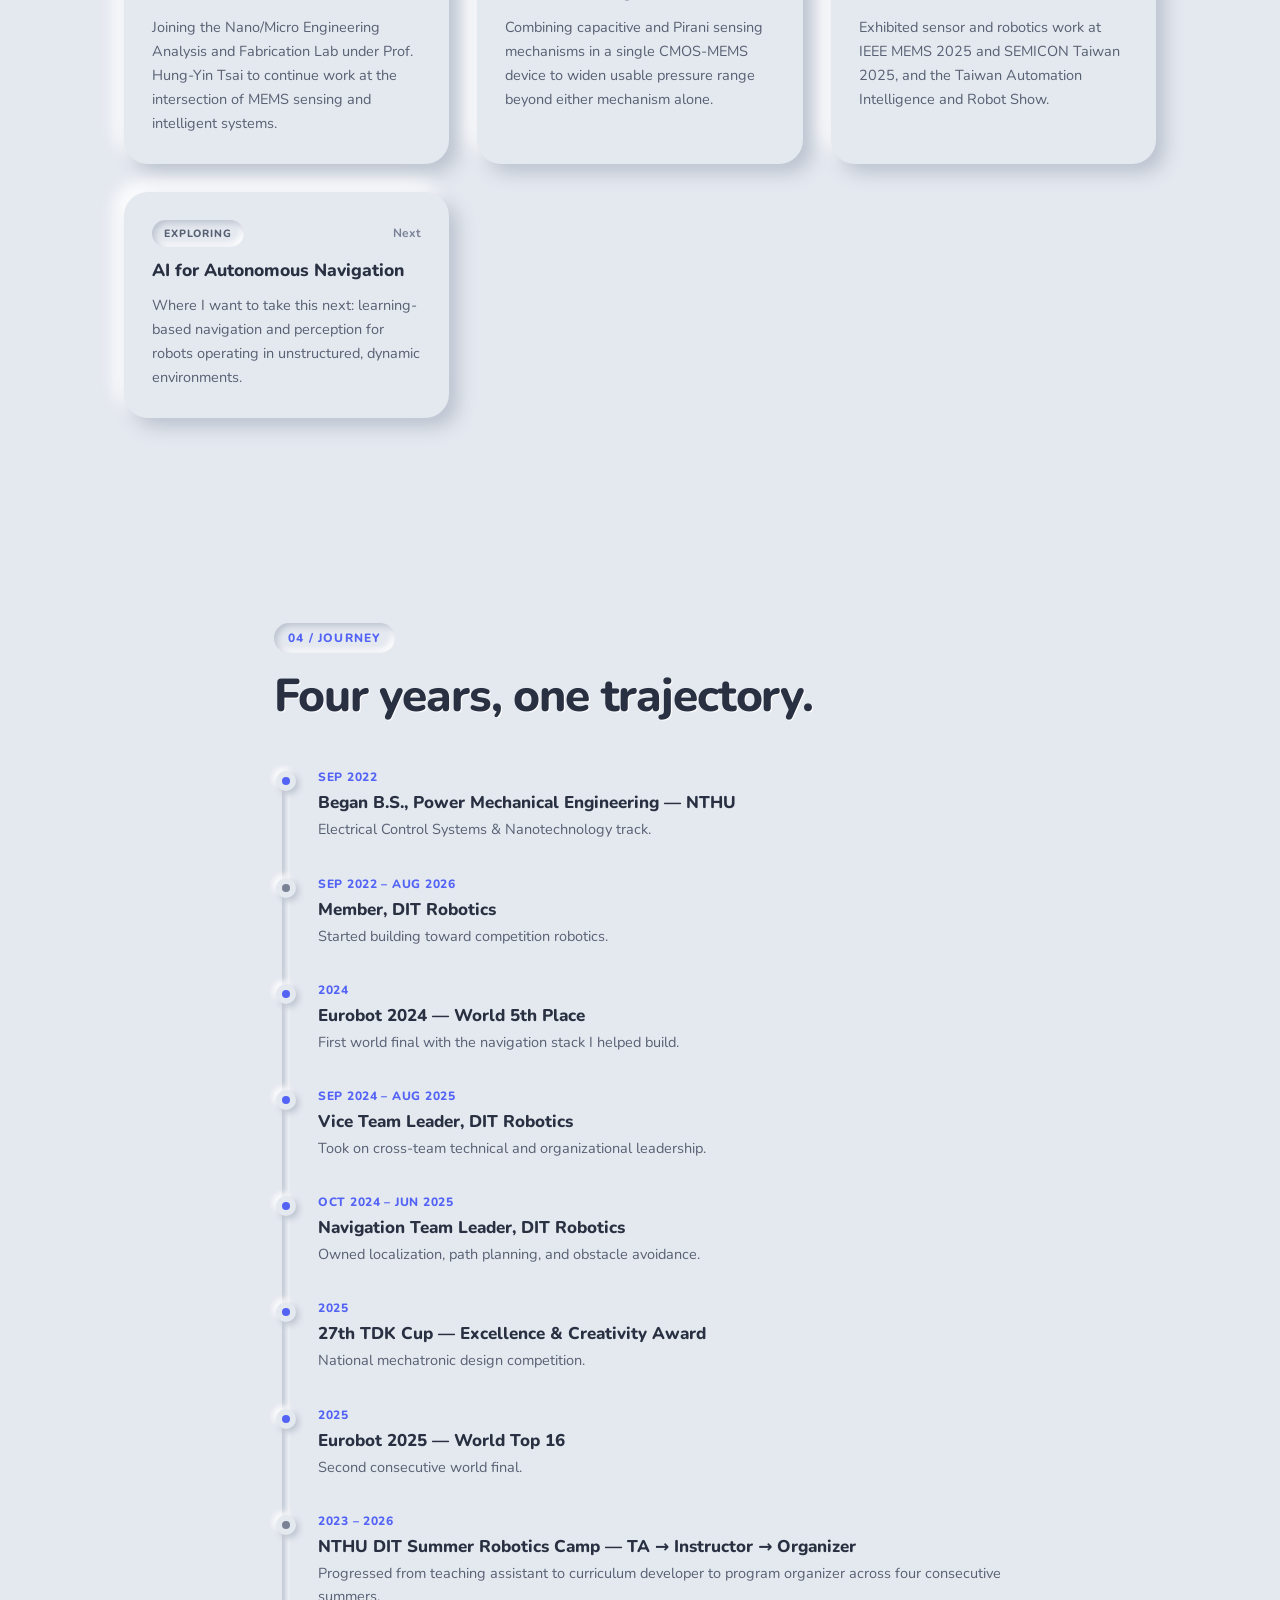
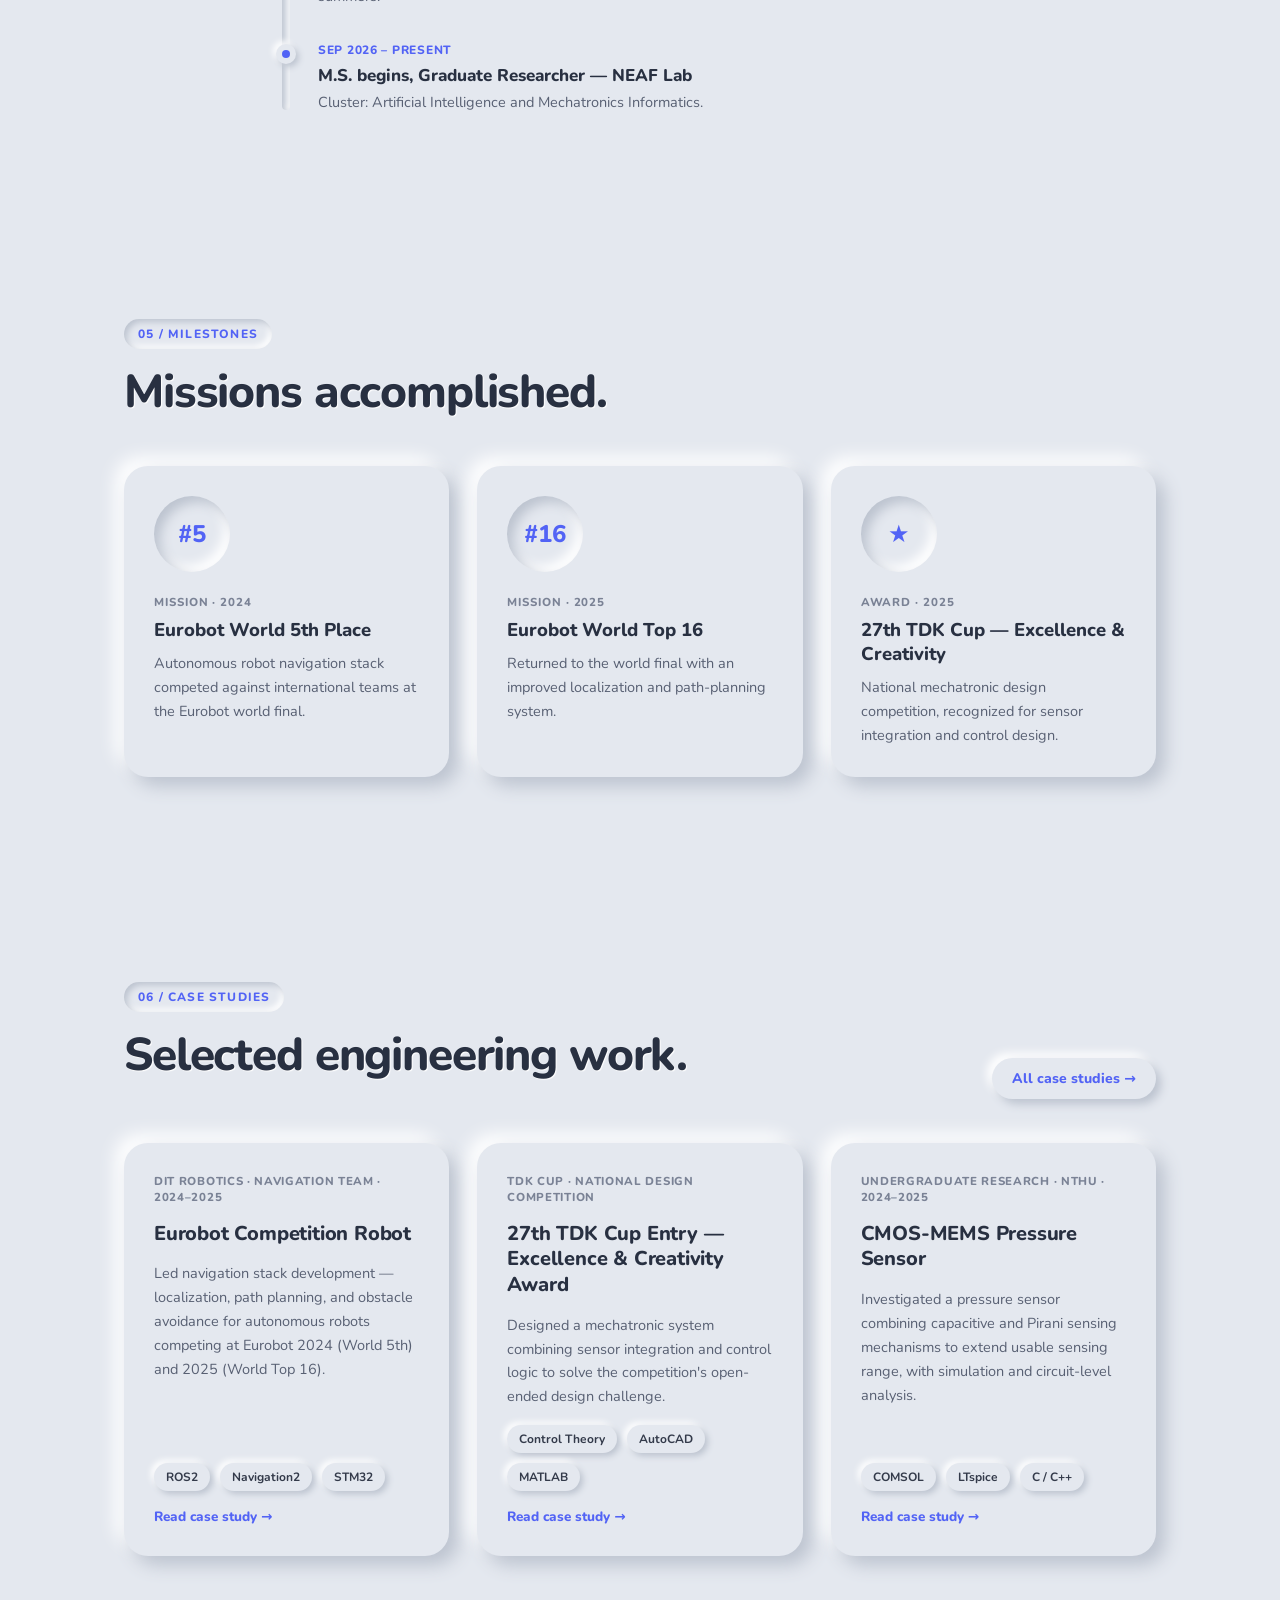
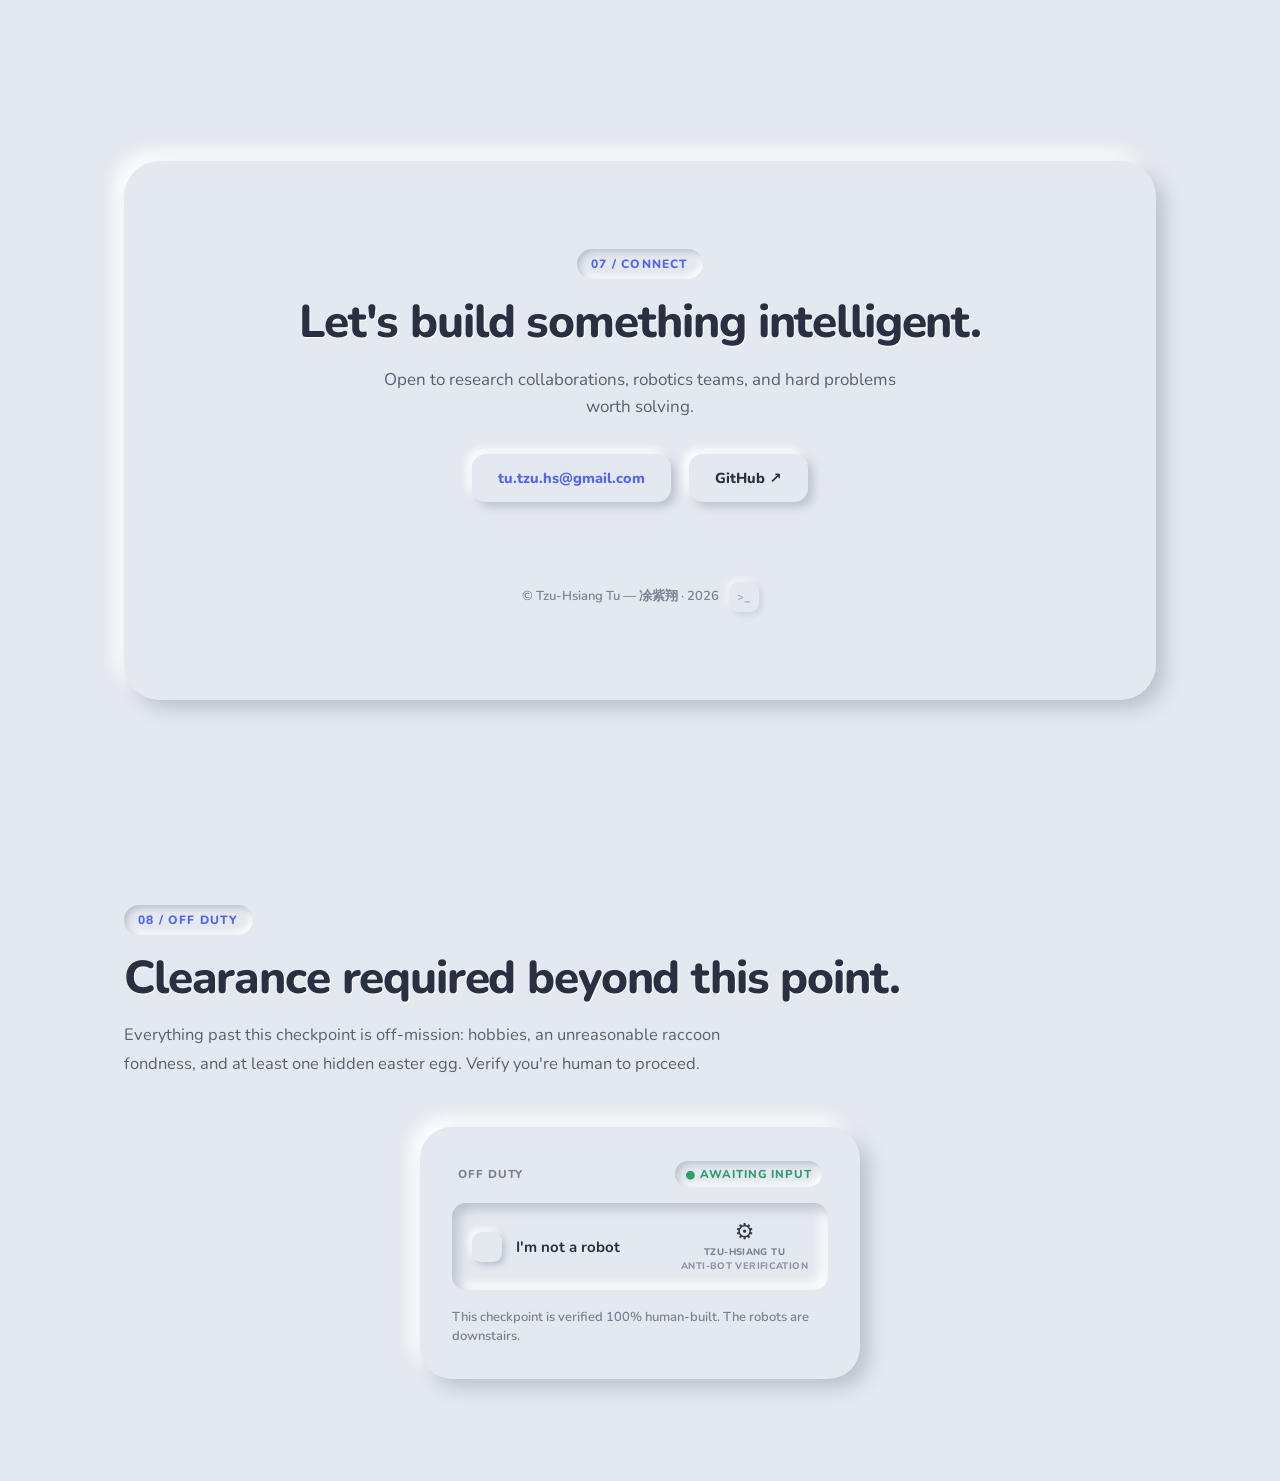
==== commit 00558113: "feat: replace Tu-Rex favicon with pixel-rabbit and terminal icons, add 凃 seal - favicon.svg: pixel r" ====
--- a/index.html
+++ b/index.html
@@ -7,8 +7,8 @@
   <meta name="apple-mobile-web-app-capable" content="yes">
   <meta name="apple-mobile-web-app-status-bar-style" content="default">
   <title>Tzu-Hsiang Tu — Robotics Engineer</title>
-  <link rel="icon" href="images/Tu-Rex.JPEG">
-  <link rel="apple-touch-icon" href="images/Tu-Rex.JPEG">
+  <link rel="icon" type="image/svg+xml" href="images/favicon.svg">
+  <link rel="apple-touch-icon" href="images/apple-touch-icon.png">
   <link rel="preconnect" href="https://fonts.googleapis.com">
   <link rel="preconnect" href="https://fonts.gstatic.com" crossorigin>
   <link href="https://fonts.googleapis.com/css2?family=Nunito:wght@400;600;700;800&family=JetBrains+Mono:wght@400;500;700&display=swap" rel="stylesheet">
@@ -87,8 +87,13 @@
           <span class="scanline"></span>
         </div>
 
-        <div class="id-name">Tzu-Hsiang Tu</div>
-        <div class="id-name-zh">凃紫翔 · a.k.a. 兔子 (Rabbit) <span class="name-bunny" data-pixel-art="rabbit" data-pixel-size="1" aria-hidden="true"></span></div>
+        <div class="id-name-row">
+          <div>
+            <div class="id-name">Tzu-Hsiang Tu</div>
+            <div class="id-name-zh">凃紫翔 · a.k.a. 兔子 (Rabbit) <span class="name-bunny" data-pixel-art="rabbit" data-pixel-size="1" aria-hidden="true"></span></div>
+          </div>
+          <span class="name-seal" tabindex="0" role="img" aria-label="凃 — 兩點水的凃，不是三點水的涂" data-tip="是兩點水的「凃」，不是「涂」"><img src="images/seal-tu.svg" alt=""></span>
+        </div>
 
         <div class="id-meta-grid">
           <div class="id-meta-cell">
--- a/css/style.css
+++ b/css/style.css
@@ -270,6 +270,28 @@
 }
 .id-name{font-size:21px; font-weight:800; letter-spacing:-0.015em; color: var(--ink); margin:20px 6px 0;}
 .id-name-zh{font-size:13px; font-weight:600; color: var(--text-faint); margin:3px 6px 0;}
+.id-name-row{display:flex; align-items:center; justify-content:space-between; gap:12px; margin-top:20px;}
+.id-name-row .id-name{margin-top:0;}
+
+/* 凃 seal stamp beside the name — many people write the surname 涂 (three dots); hover/focus explains */
+.name-seal{
+  position:relative; z-index:2; flex-shrink:0; width:46px; height:46px; margin-right:4px;
+  transform: rotate(-7deg); transition: transform .25s var(--ease-reveal);
+  cursor:help; border-radius:12px; outline:none;
+}
+.name-seal img{display:block; width:100%; height:100%; filter: drop-shadow(2px 3px 4px var(--lo));}
+.name-seal:hover, .name-seal:focus-visible{transform: rotate(0) scale(1.06);}
+.name-seal:focus-visible{box-shadow: 0 0 0 3px var(--accent);}
+.name-seal::after{
+  content: attr(data-tip);
+  position:absolute; right:-4px; bottom: calc(100% + 10px);
+  white-space:nowrap; font-size:12.5px; font-weight:700; color: var(--ink);
+  padding:8px 12px; border-radius: var(--radius-sm);
+  background: var(--bg); box-shadow: var(--raise-sm);
+  opacity:0; transform: translateY(4px) rotate(7deg); pointer-events:none;
+  transition: opacity .2s ease, transform .2s ease;
+}
+.name-seal:hover::after, .name-seal:focus-visible::after{opacity:1; transform: translateY(0) rotate(0);}
 .id-meta-grid{display:grid; grid-template-columns:1fr 1fr; gap:12px; margin:18px 0 0;}
 .id-meta-cell{padding:12px 14px; border-radius: var(--radius-sm); box-shadow: var(--inset-sm);}
 .id-meta-label{font-size:10.5px; font-weight:800; text-transform:uppercase; letter-spacing:0.06em; color: var(--text-faint);}
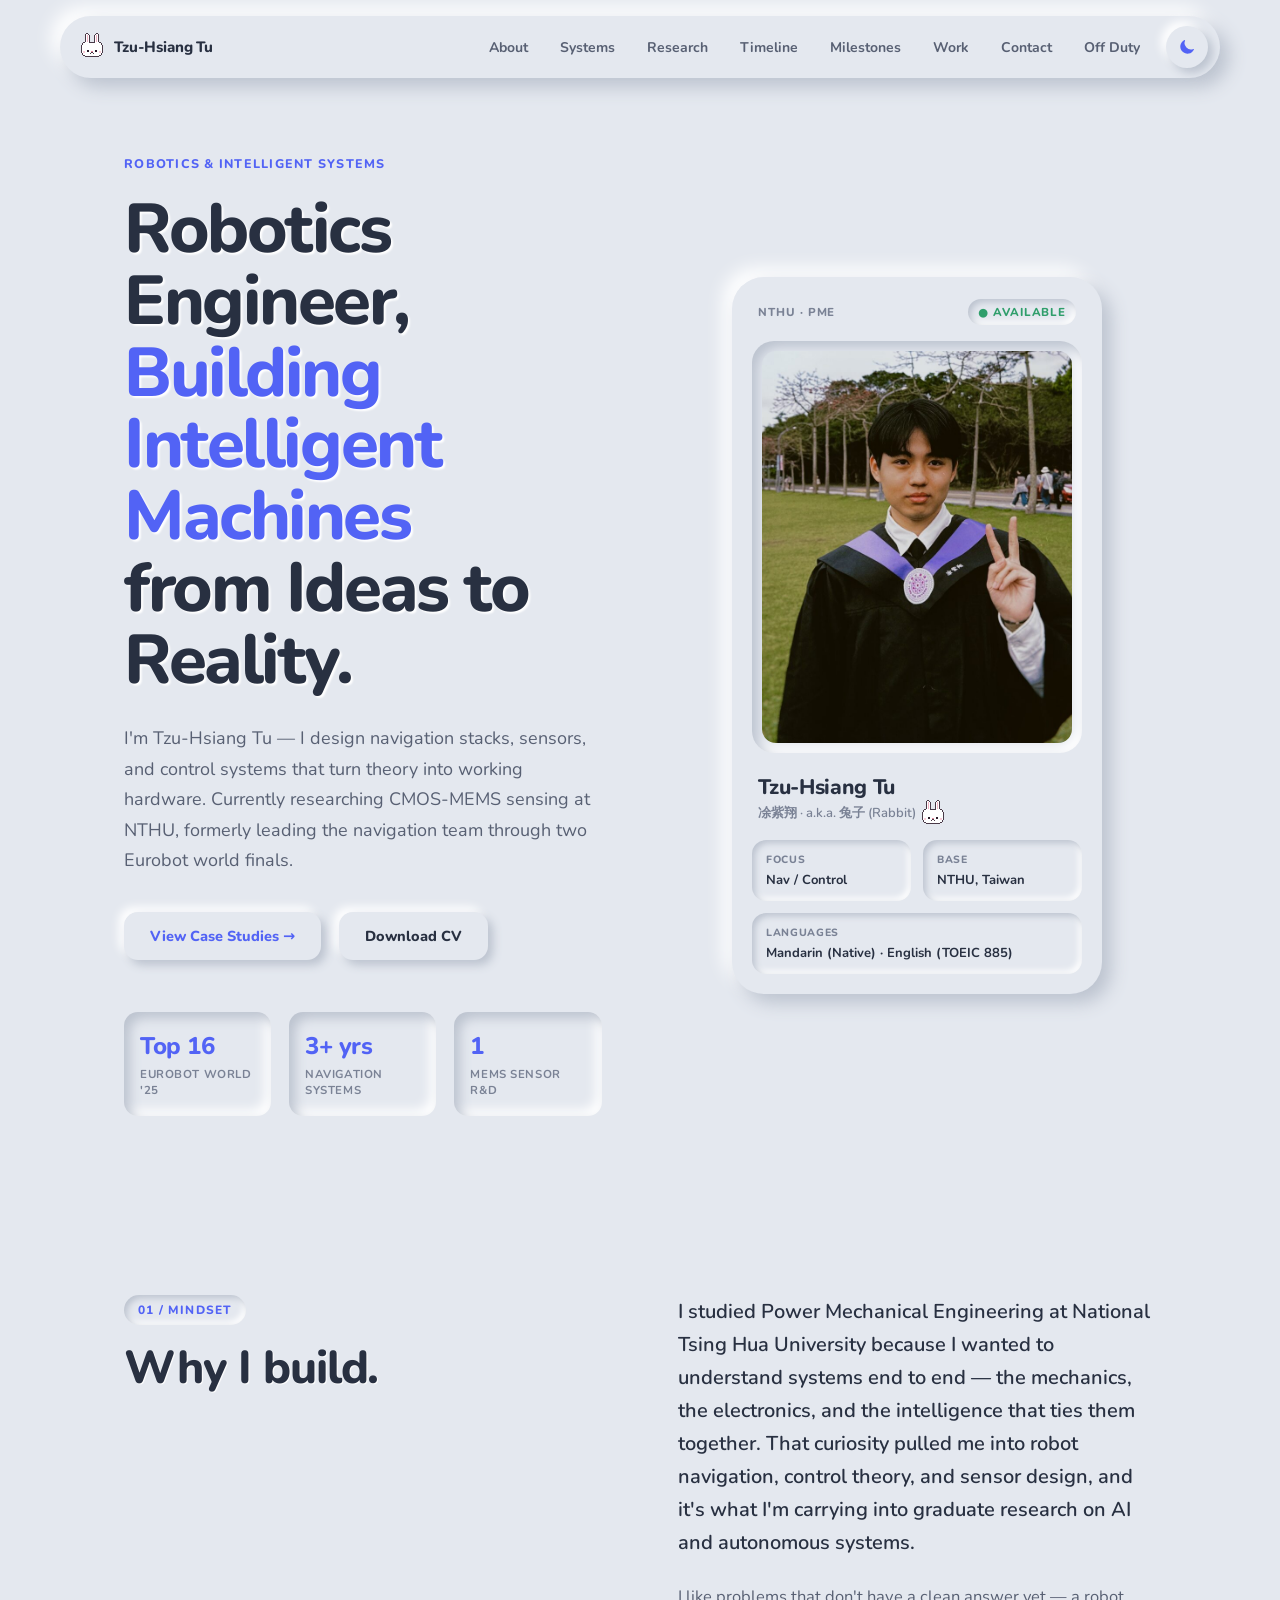
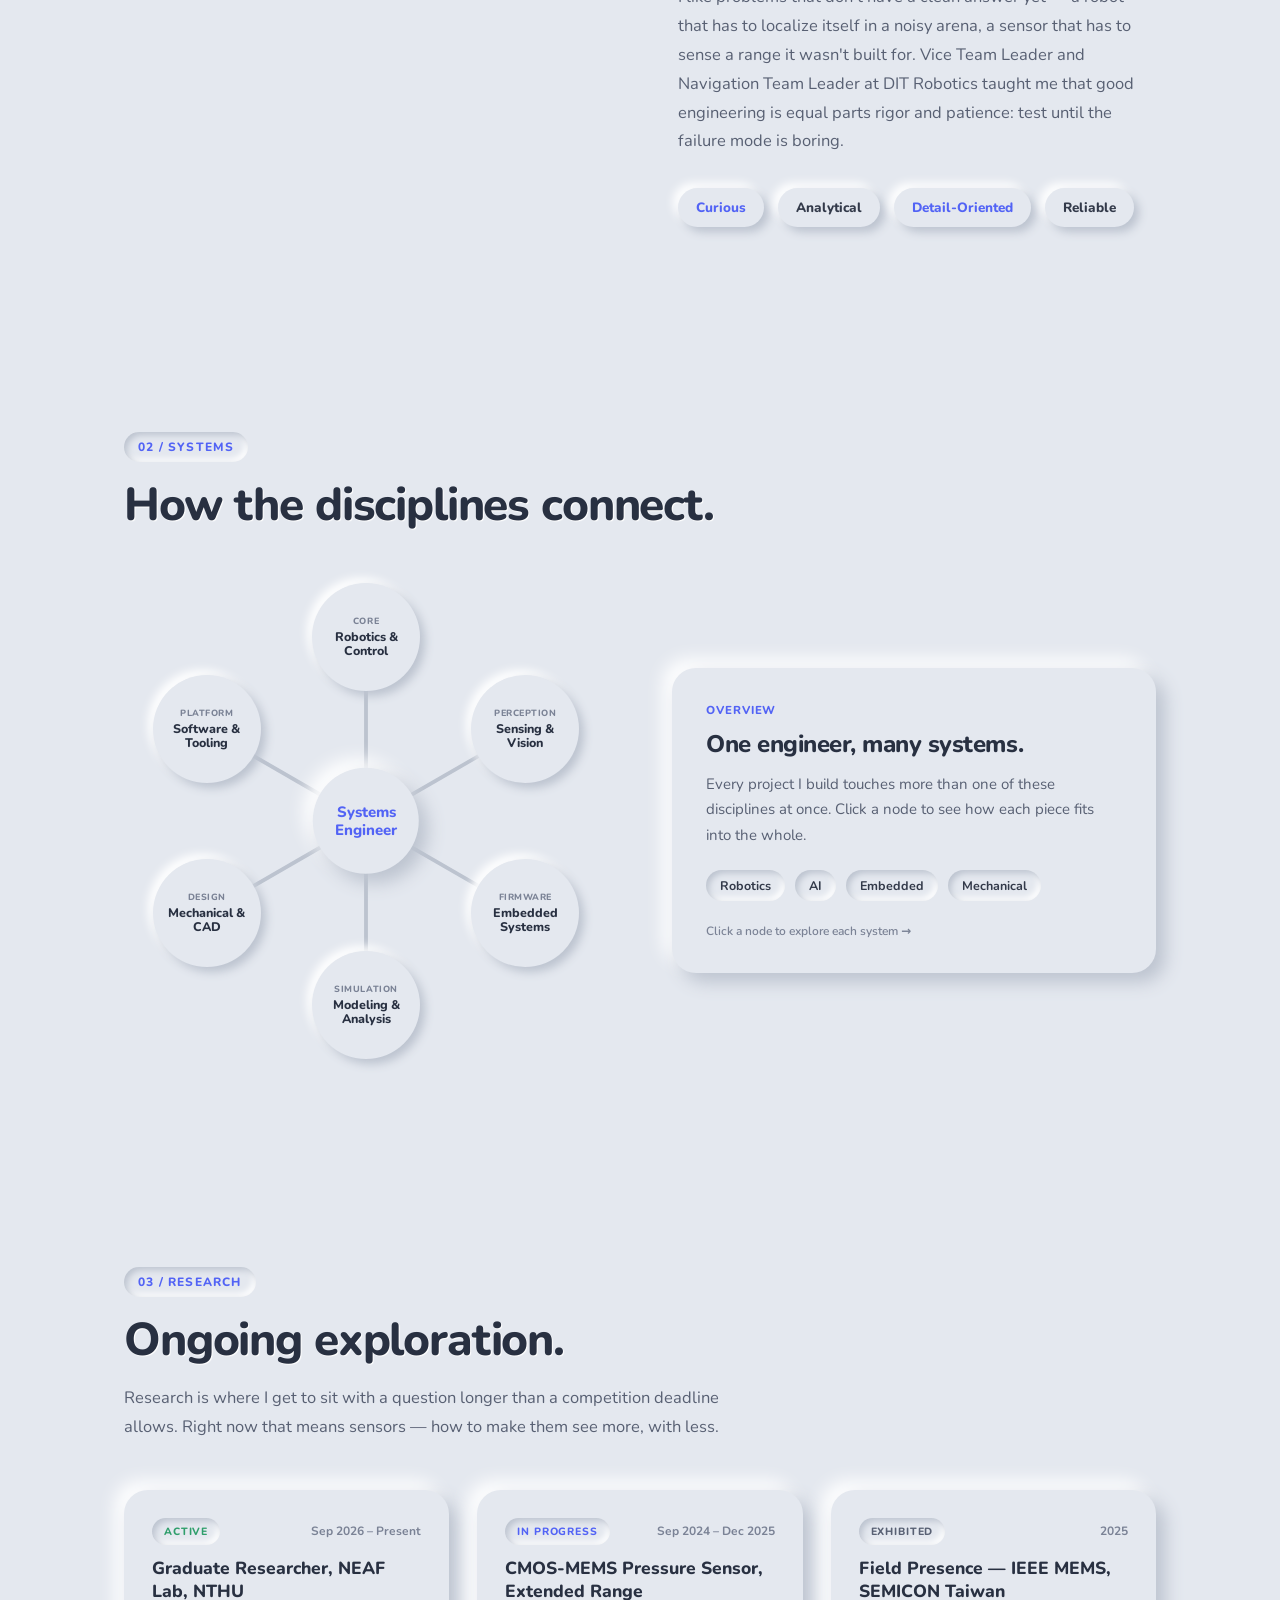
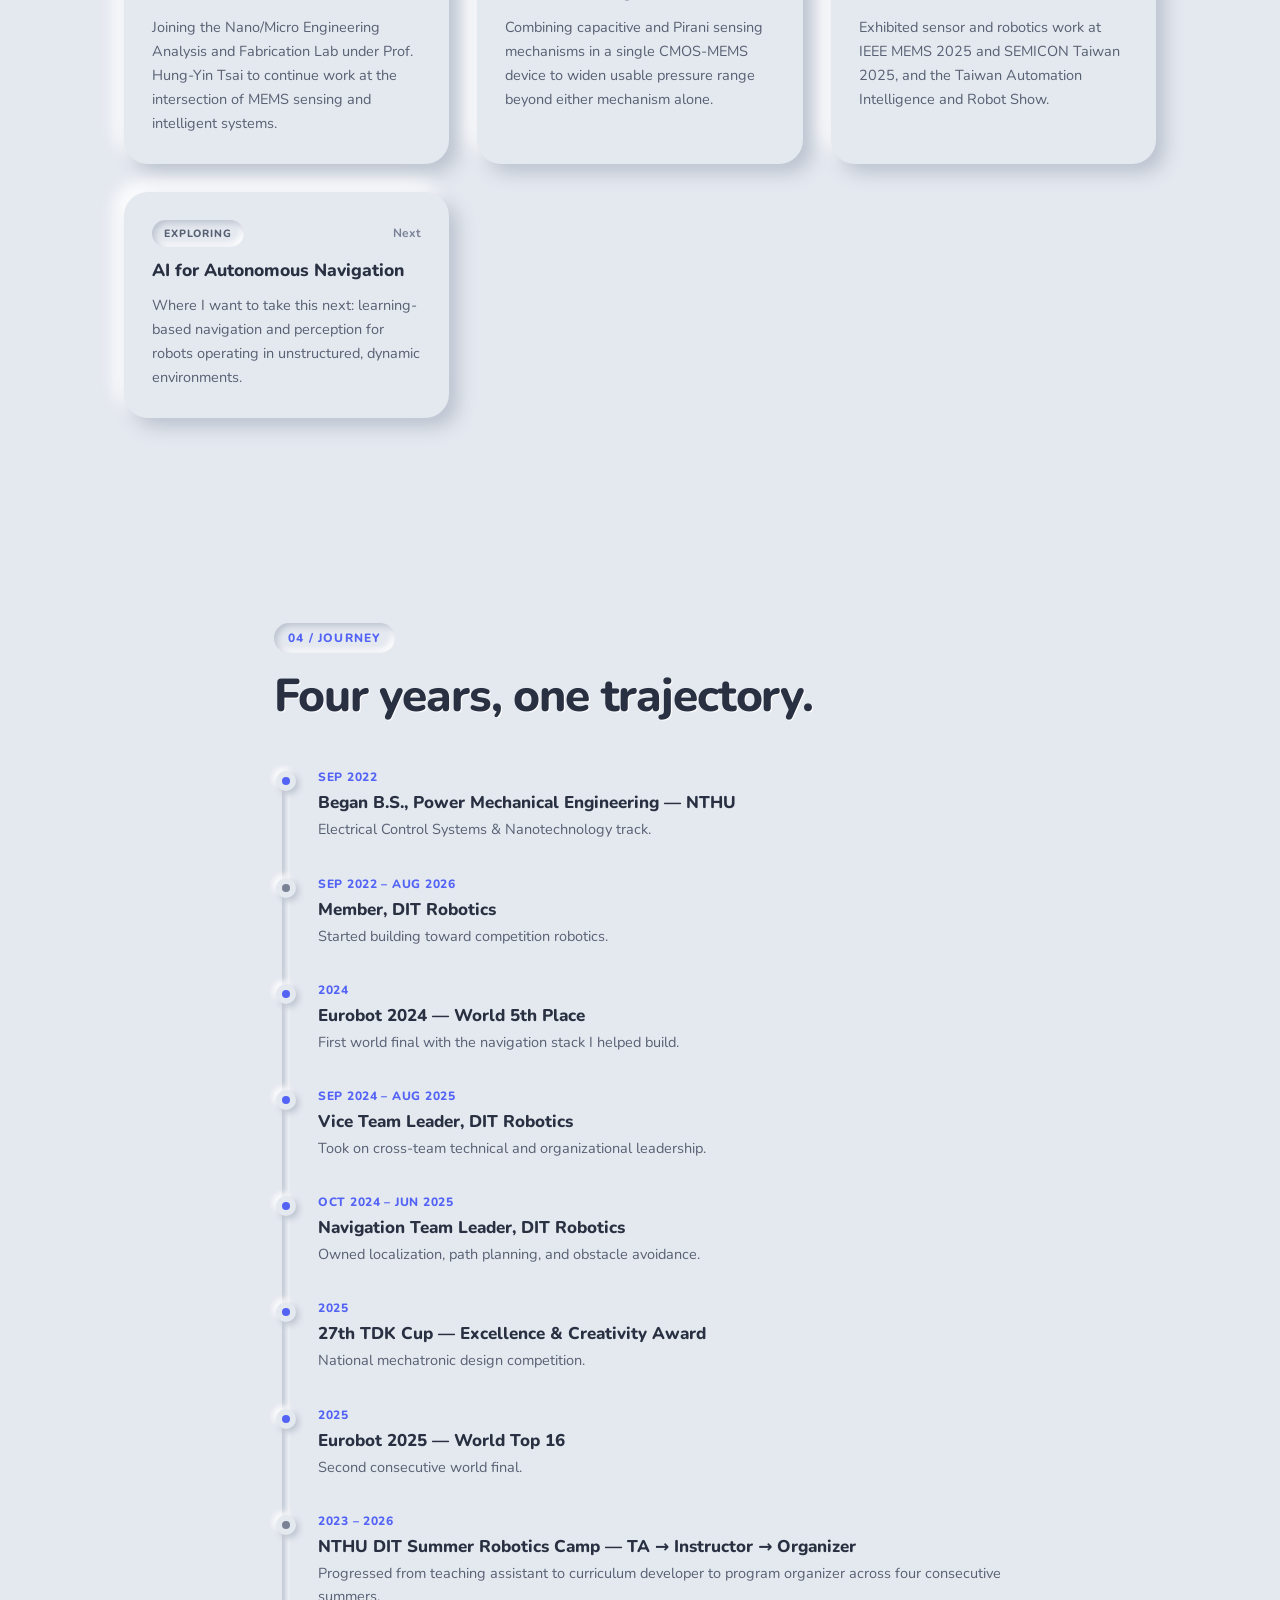
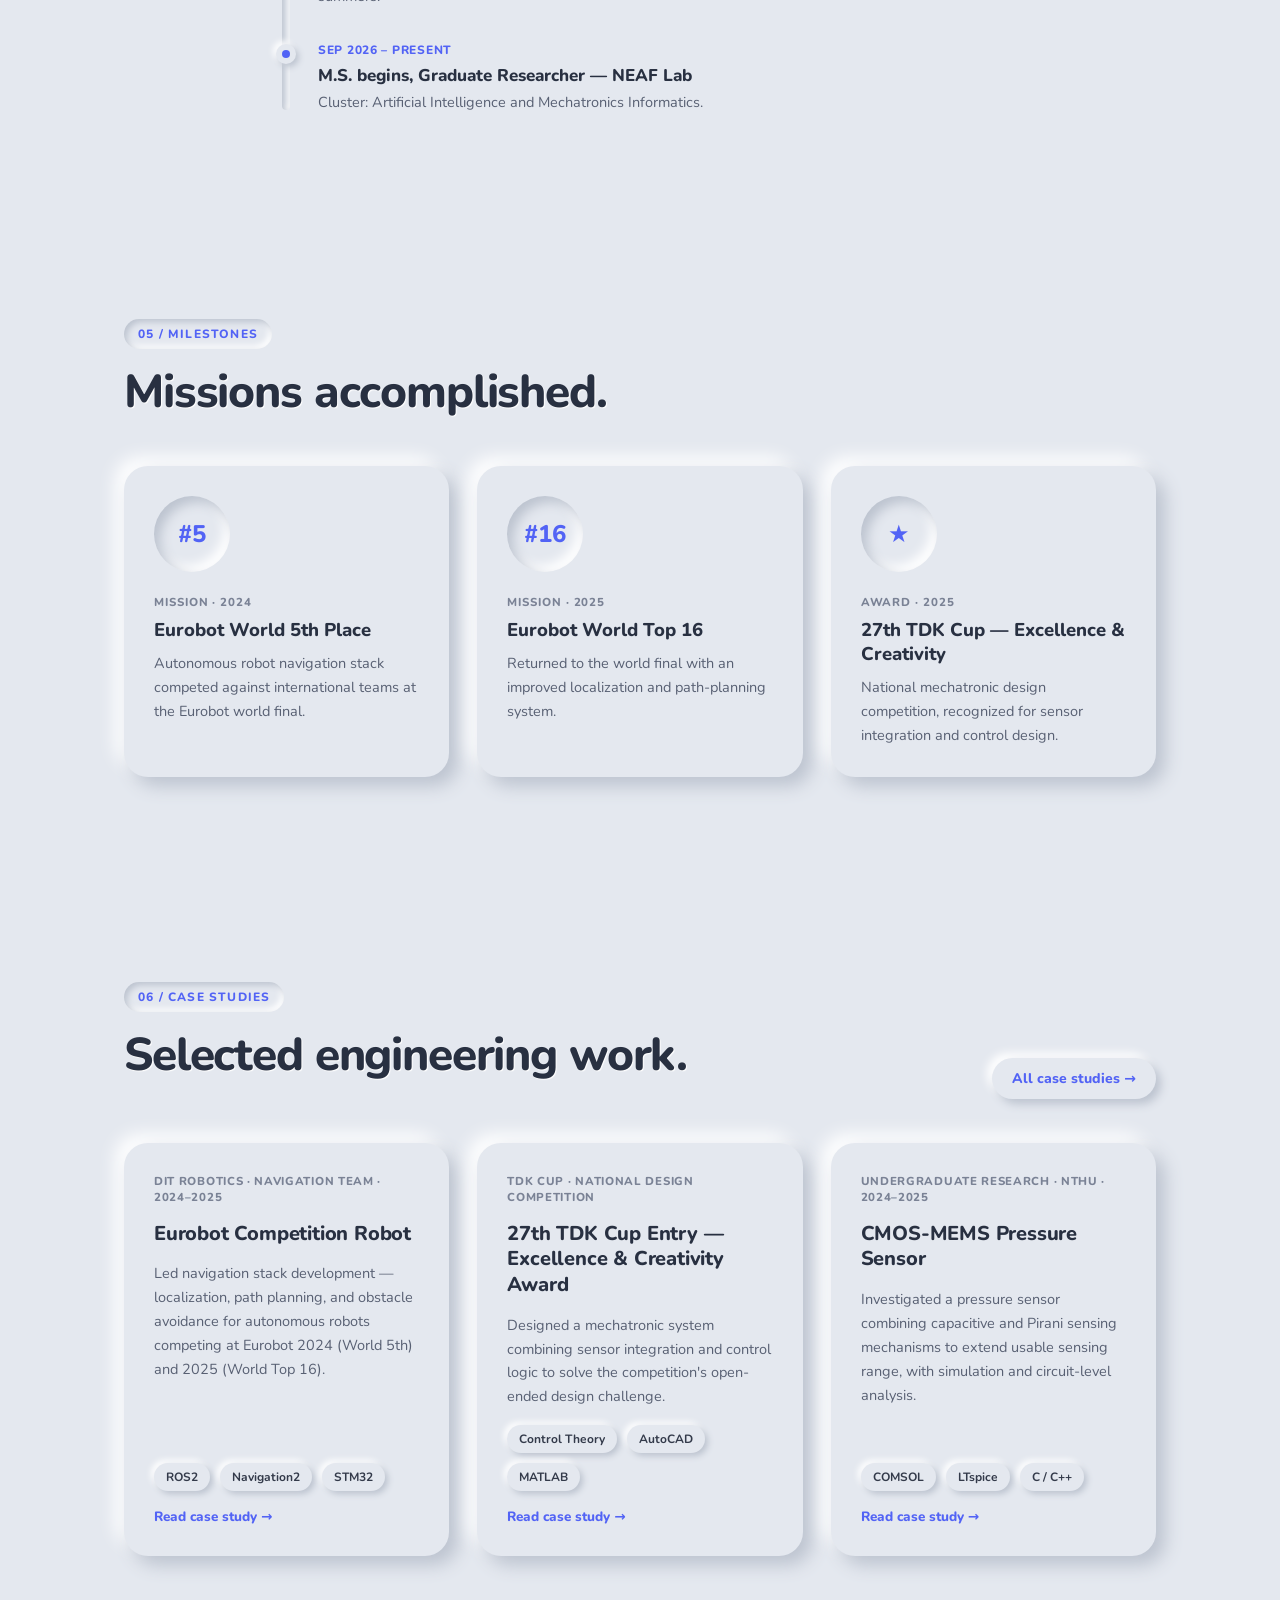
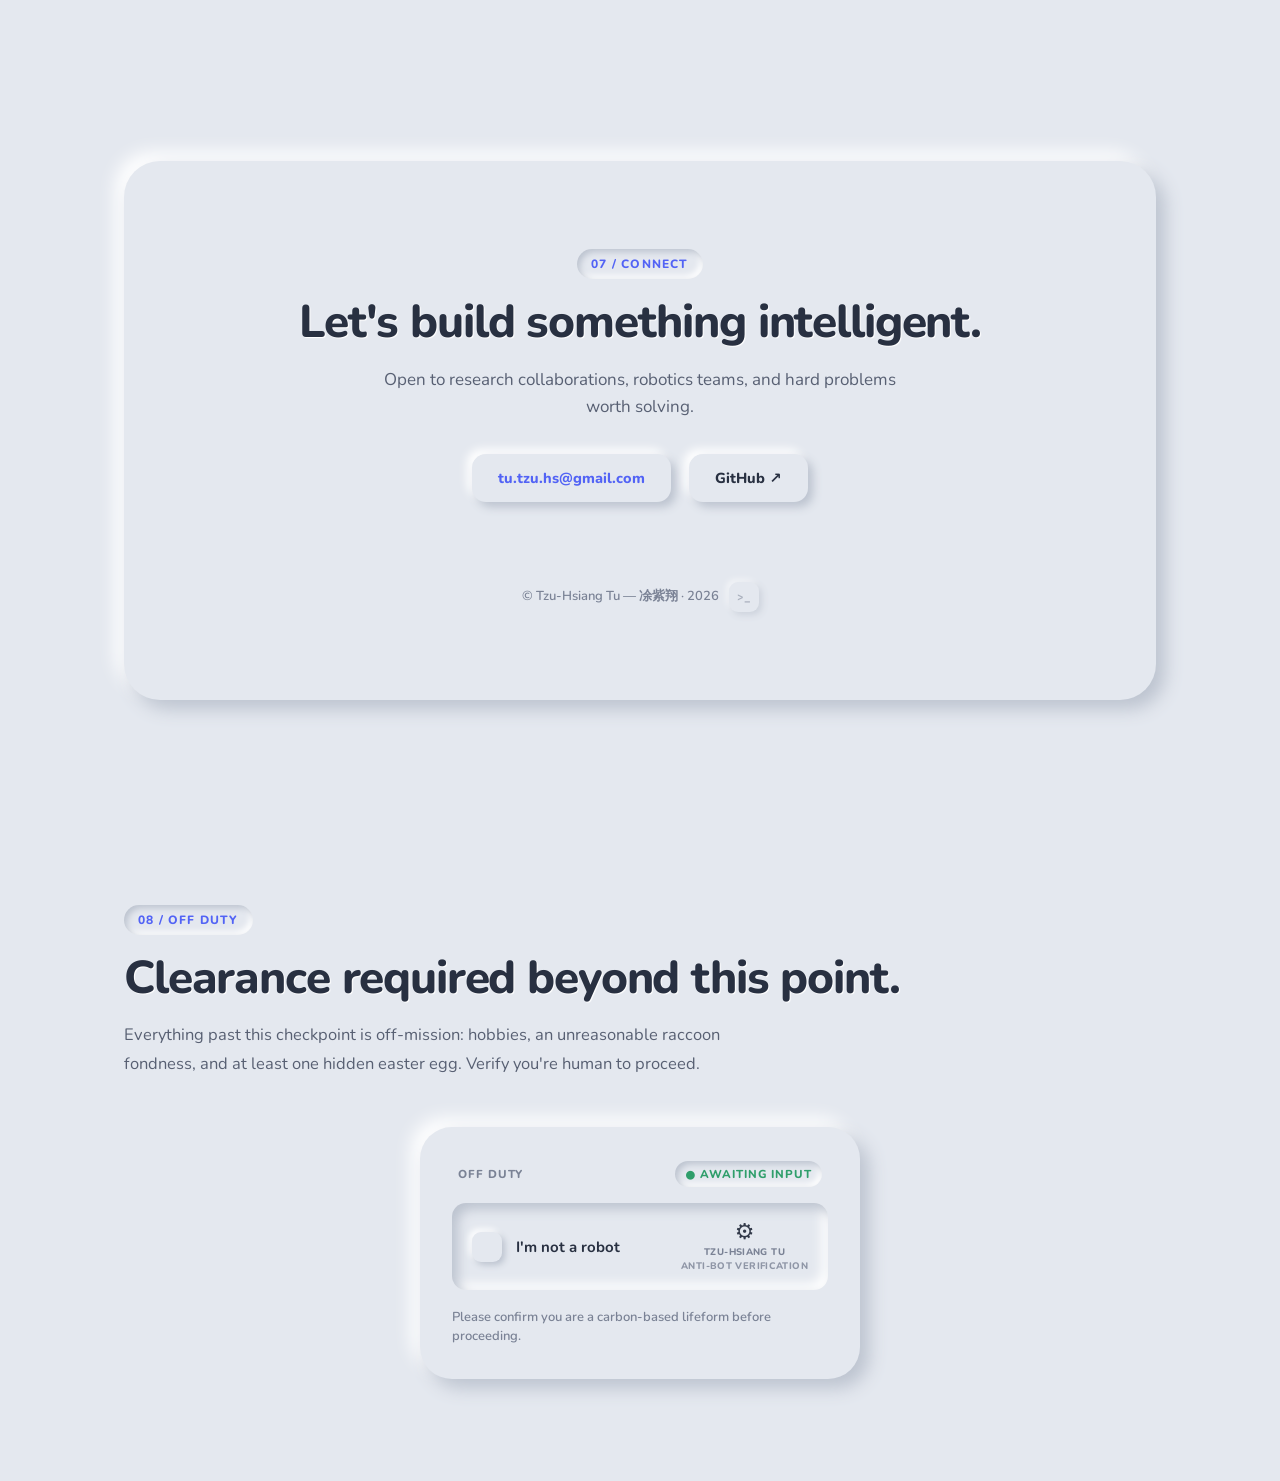
==== commit 73150b30: "feat: reveal 凃 seal on name hover/tap, enlarge terminal icon, collapse nav earlier - Seal and its no" ====
--- a/index.html
+++ b/index.html
@@ -87,12 +87,12 @@
           <span class="scanline"></span>
         </div>
 
-        <div class="id-name-row">
+        <div class="id-name-row" tabindex="0" data-tip="是兩點水的「凃」，不是「涂」">
           <div>
             <div class="id-name">Tzu-Hsiang Tu</div>
             <div class="id-name-zh">凃紫翔 · a.k.a. 兔子 (Rabbit) <span class="name-bunny" data-pixel-art="rabbit" data-pixel-size="1" aria-hidden="true"></span></div>
           </div>
-          <span class="name-seal" tabindex="0" role="img" aria-label="凃 — 兩點水的凃，不是三點水的涂" data-tip="是兩點水的「凃」，不是「涂」"><img src="images/seal-tu.svg" alt=""></span>
+          <span class="name-seal" role="img" aria-label="凃 — 兩點水的凃，不是三點水的涂"><img src="images/seal-tu.svg" alt=""></span>
         </div>
 
         <div class="id-meta-grid">
--- a/css/style.css
+++ b/css/style.css
@@ -270,28 +270,36 @@
 }
 .id-name{font-size:21px; font-weight:800; letter-spacing:-0.015em; color: var(--ink); margin:20px 6px 0;}
 .id-name-zh{font-size:13px; font-weight:600; color: var(--text-faint); margin:3px 6px 0;}
-.id-name-row{display:flex; align-items:center; justify-content:space-between; gap:12px; margin-top:20px;}
+/* Name row hides a 凃 seal: hovering or tapping the name stamps it in, with a note
+   that the surname is 凃 (two dots), not the far more common 涂 (three dots). */
+.id-name-row{
+  position:relative; z-index:2;
+  display:flex; align-items:center; justify-content:space-between; gap:12px;
+  margin-top:20px; border-radius: var(--radius-sm); outline:none;
+  -webkit-tap-highlight-color: transparent;
+}
+.id-name-row:focus-visible{box-shadow: 0 0 0 3px var(--accent);}
 .id-name-row .id-name{margin-top:0;}
-
-/* 凃 seal stamp beside the name — many people write the surname 涂 (three dots); hover/focus explains */
 .name-seal{
-  position:relative; z-index:2; flex-shrink:0; width:46px; height:46px; margin-right:4px;
-  transform: rotate(-7deg); transition: transform .25s var(--ease-reveal);
-  cursor:help; border-radius:12px; outline:none;
+  flex-shrink:0; width:46px; height:46px; margin-right:4px;
+  opacity:0; transform: rotate(-7deg) scale(1.7);
+  transition: opacity .15s ease, transform .3s cubic-bezier(.3,1.6,.5,1);
 }
 .name-seal img{display:block; width:100%; height:100%; filter: drop-shadow(2px 3px 4px var(--lo));}
-.name-seal:hover, .name-seal:focus-visible{transform: rotate(0) scale(1.06);}
-.name-seal:focus-visible{box-shadow: 0 0 0 3px var(--accent);}
-.name-seal::after{
+.id-name-row:hover .name-seal, .id-name-row:focus-within .name-seal{opacity:1; transform: rotate(-7deg) scale(1);}
+.id-name-row::after{
   content: attr(data-tip);
-  position:absolute; right:-4px; bottom: calc(100% + 10px);
+  position:absolute; right:0; bottom: calc(100% + 10px);
   white-space:nowrap; font-size:12.5px; font-weight:700; color: var(--ink);
   padding:8px 12px; border-radius: var(--radius-sm);
   background: var(--bg); box-shadow: var(--raise-sm);
-  opacity:0; transform: translateY(4px) rotate(7deg); pointer-events:none;
-  transition: opacity .2s ease, transform .2s ease;
-}
-.name-seal:hover::after, .name-seal:focus-visible::after{opacity:1; transform: translateY(0) rotate(0);}
+  opacity:0; transform: translateY(4px); pointer-events:none;
+  transition: opacity .2s ease .1s, transform .2s ease .1s;
+}
+.id-name-row:hover::after, .id-name-row:focus-within::after{opacity:1; transform:none;}
+@media (prefers-reduced-motion: reduce){
+  .name-seal, .id-name-row::after{transition:none;}
+}
 .id-meta-grid{display:grid; grid-template-columns:1fr 1fr; gap:12px; margin:18px 0 0;}
 .id-meta-cell{padding:12px 14px; border-radius: var(--radius-sm); box-shadow: var(--inset-sm);}
 .id-meta-label{font-size:10.5px; font-weight:800; text-transform:uppercase; letter-spacing:0.06em; color: var(--text-faint);}
@@ -666,7 +674,11 @@
   .log-entry-body{margin-left:0;}
   .contact-actions{flex-direction:column; align-items:stretch;}
   .contact-actions .btn{justify-content:center;}
-
+}
+
+/* Collapse the nav into the hamburger menu before the home page's
+   eight links run under the scheme toggle (they need ~970px). */
+@media (max-width: 1024px){
   .nav-toggle{display:flex;}
   .nav-links{
     position:absolute; top: calc(100% + 12px); left:0; right:0;
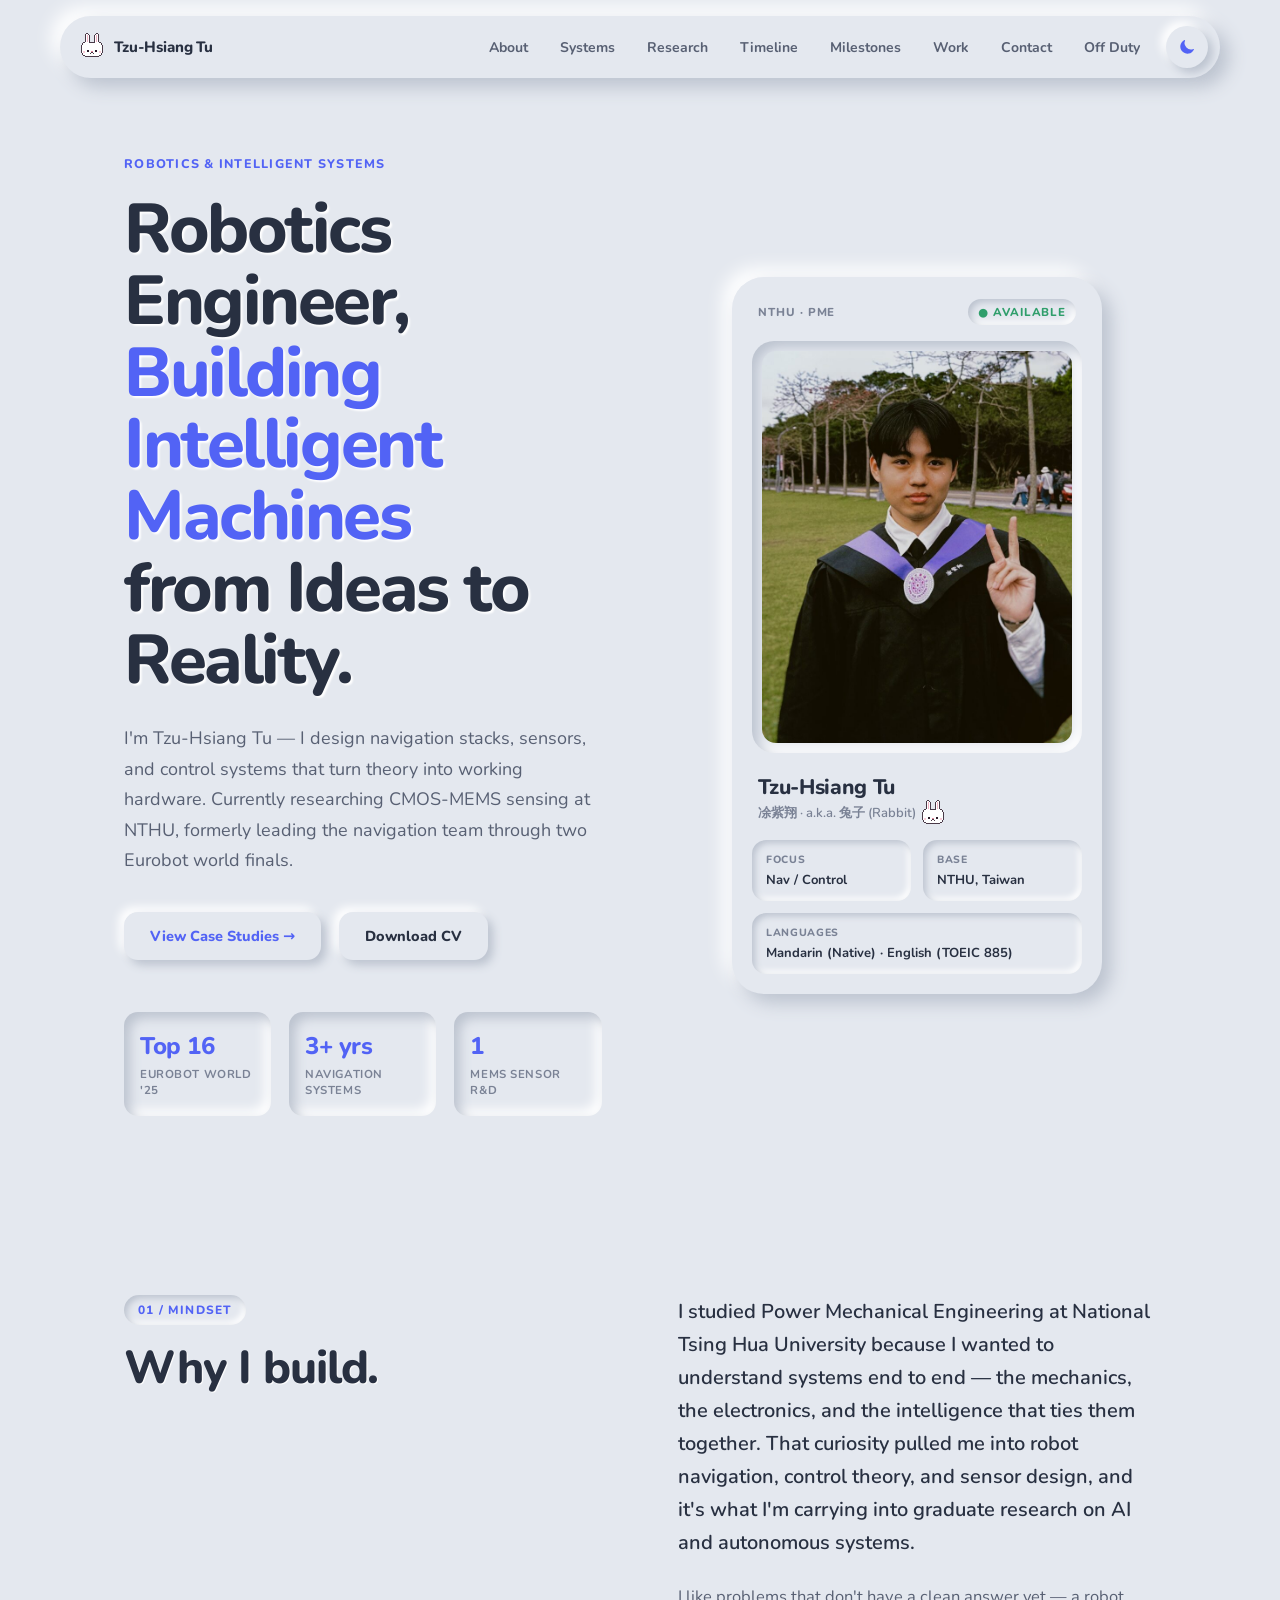
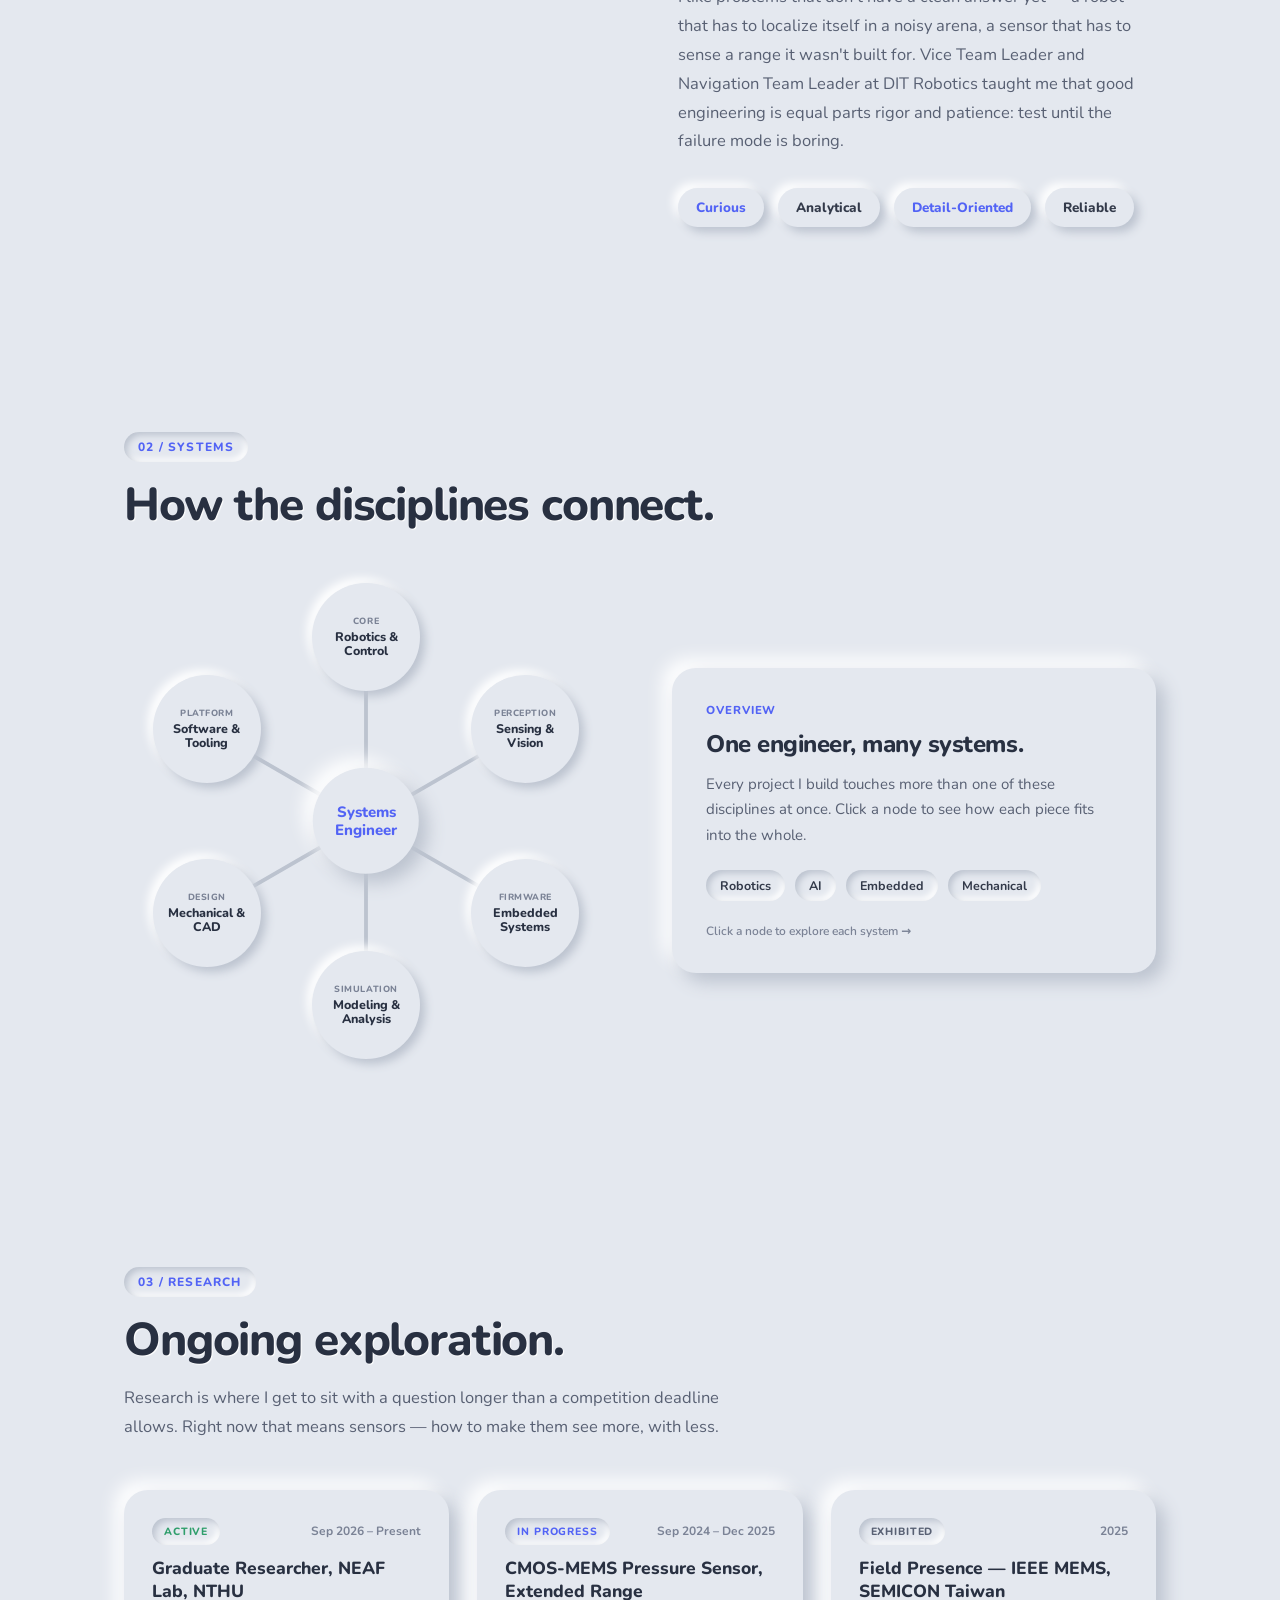
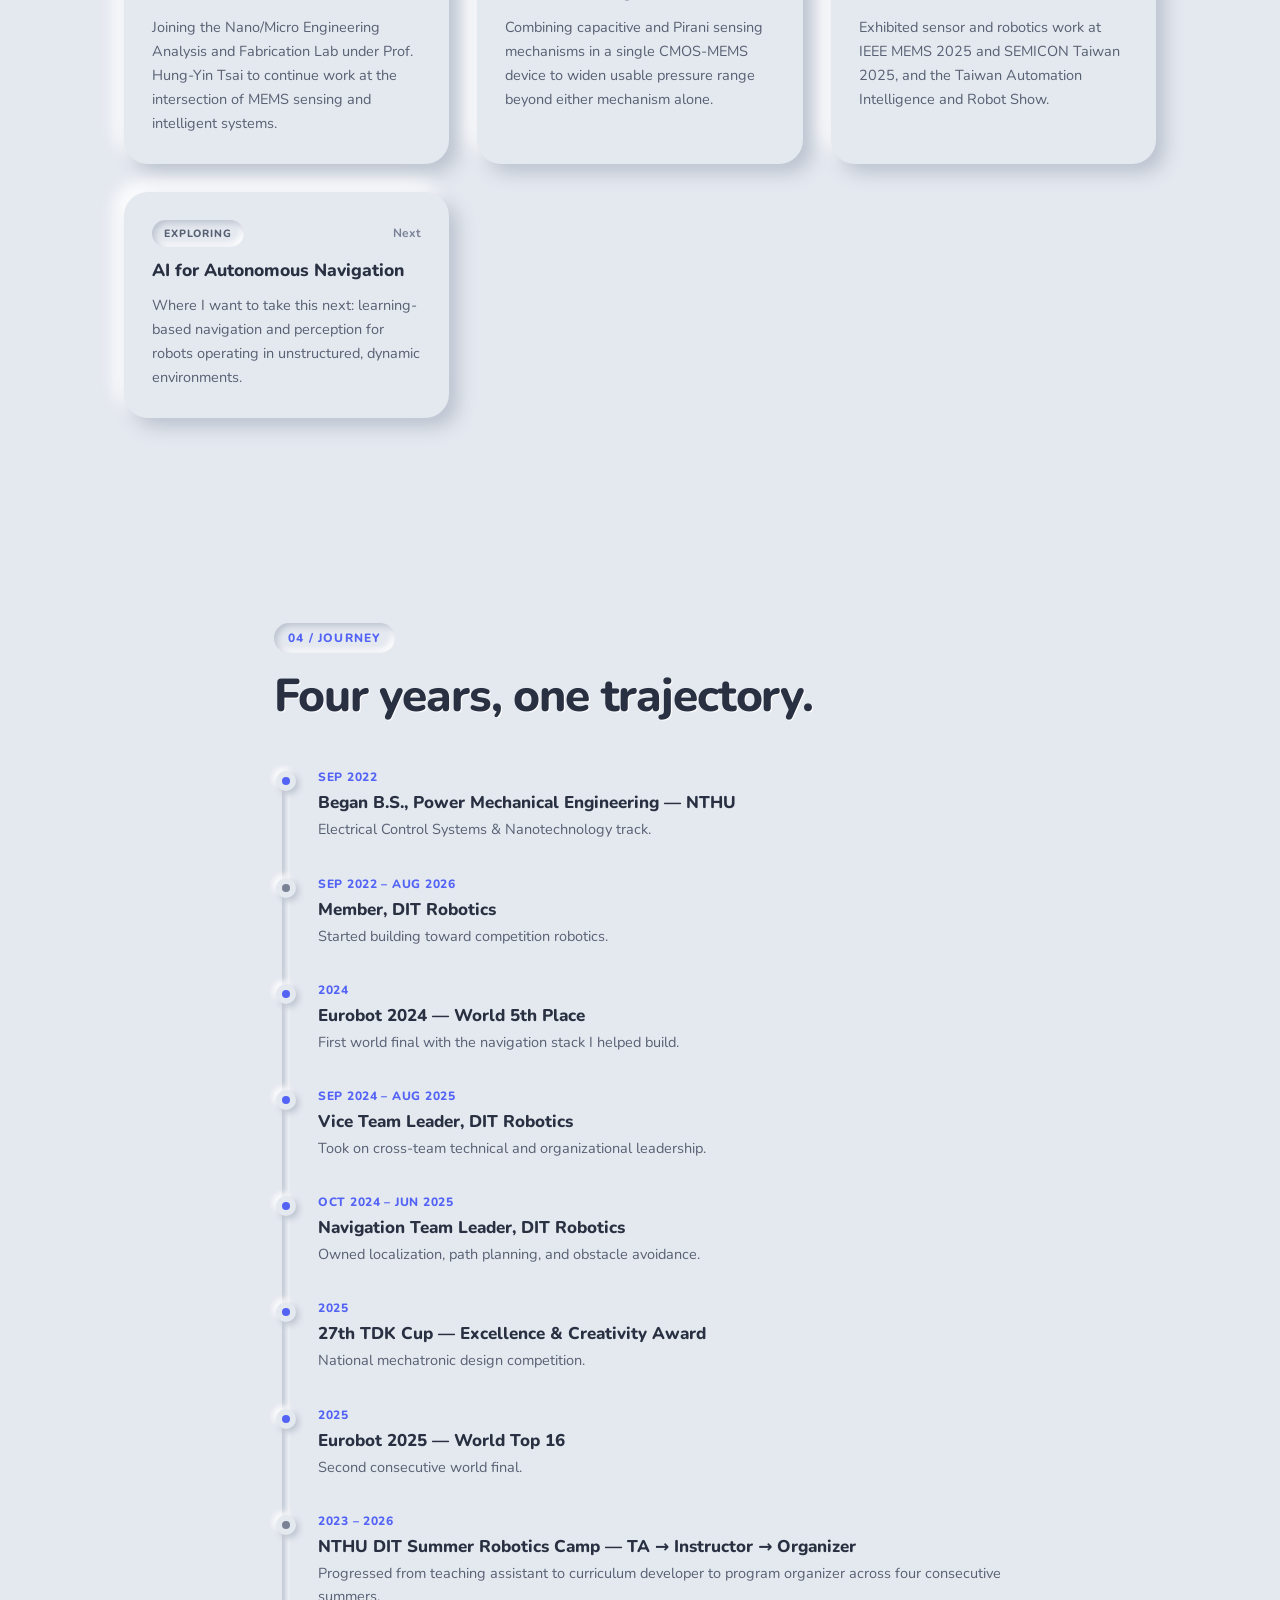
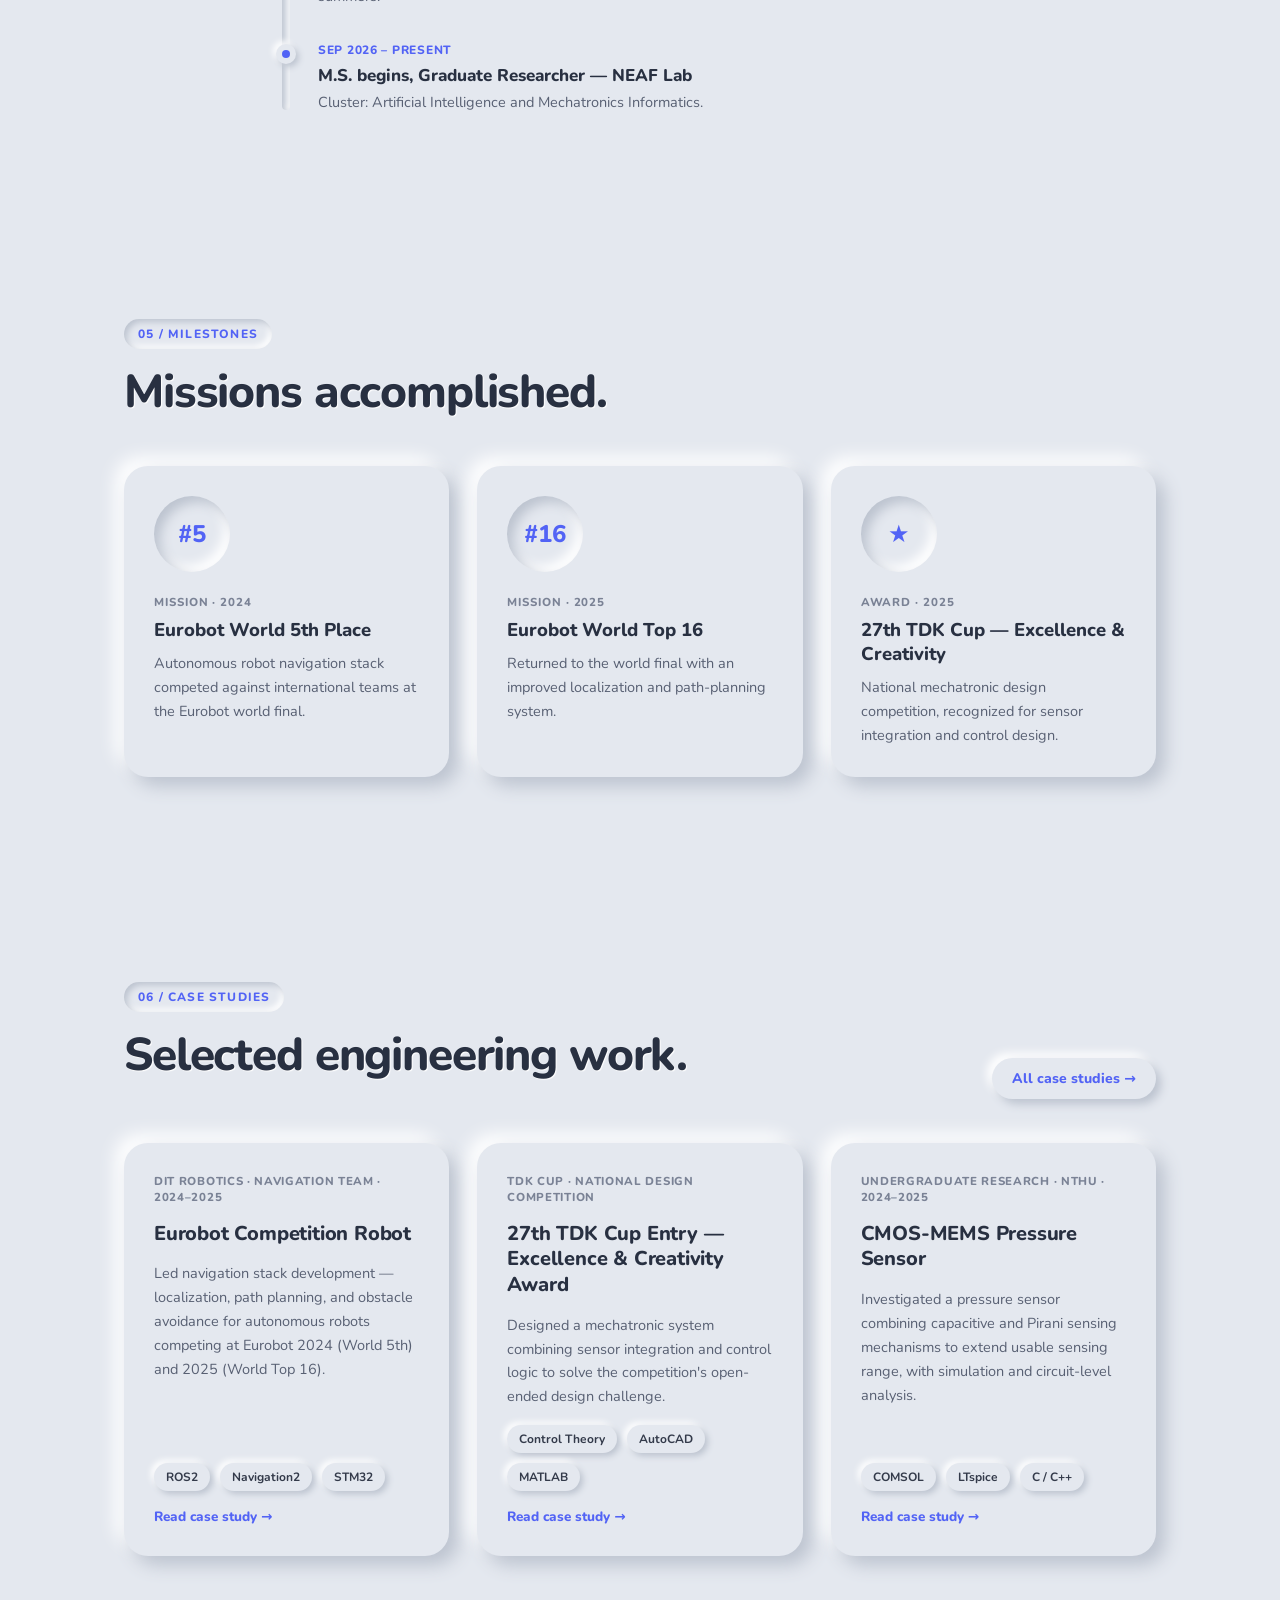
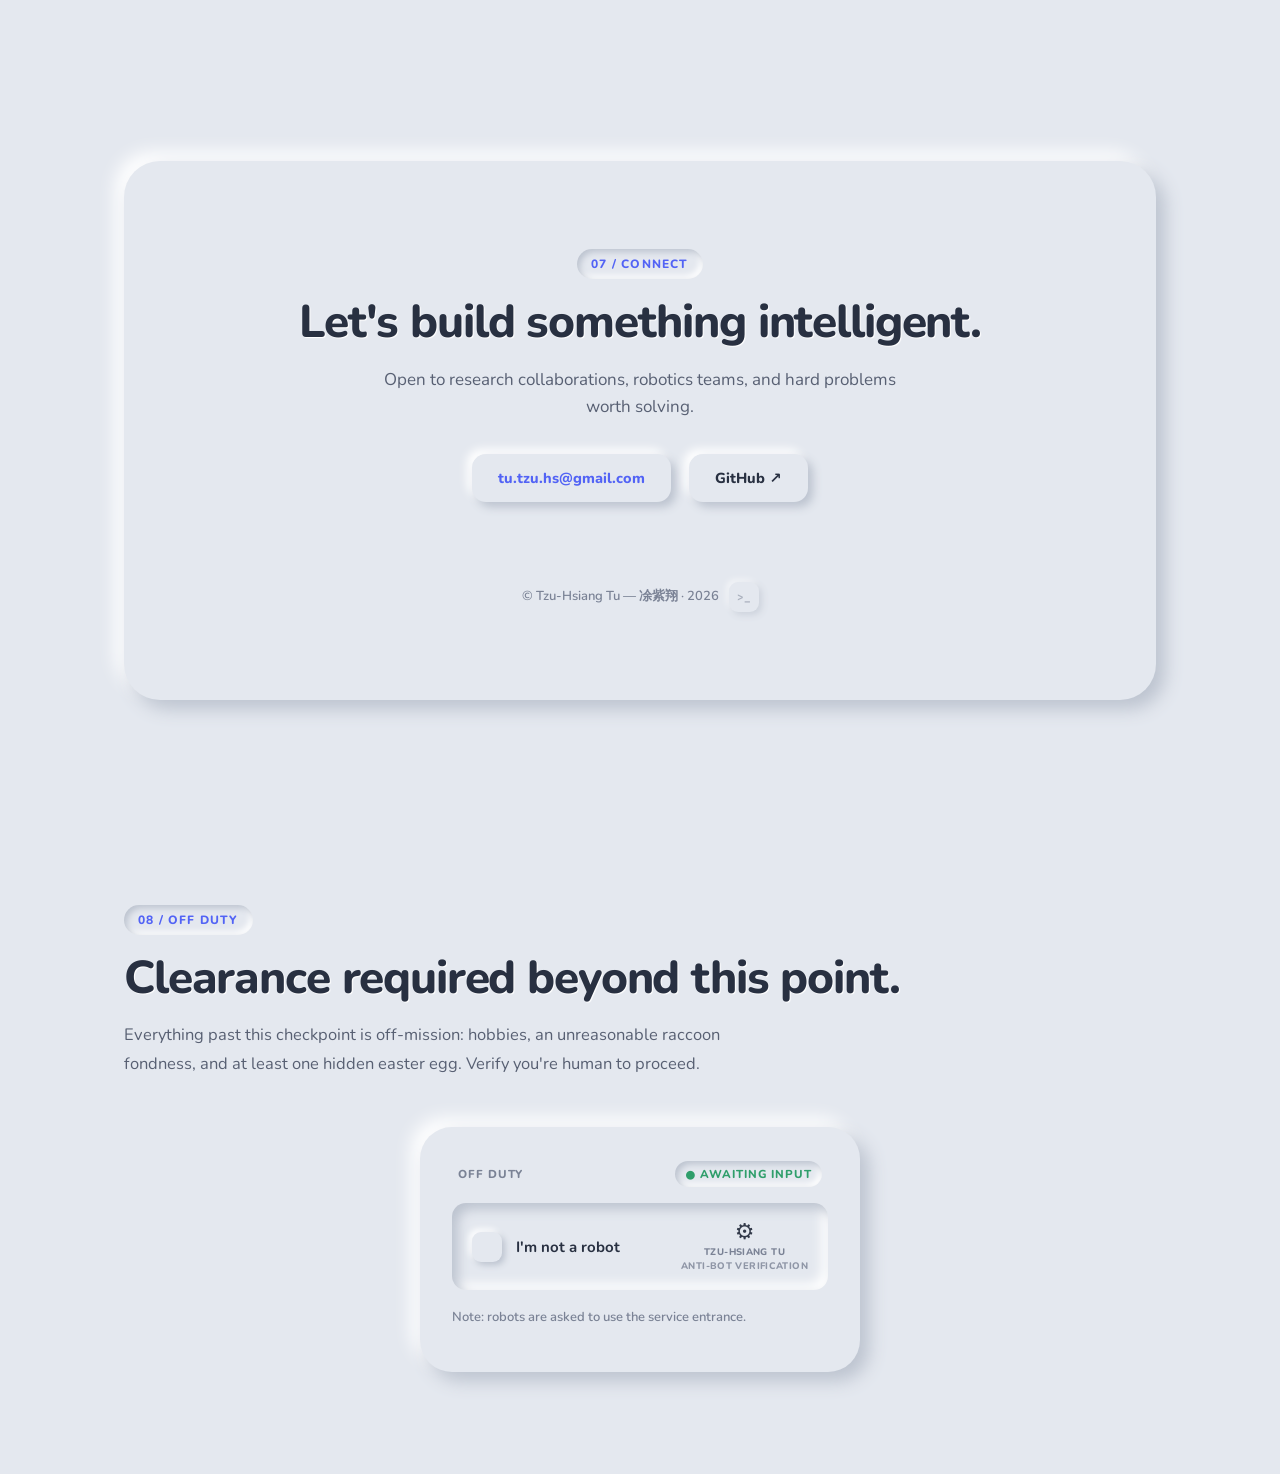
==== commit 4ec7fd47: "feat: move 凃 seal to the Off Duty avatar, simplify terminal favicon to Tu - Home profile card is bac" ====
--- a/index.html
+++ b/index.html
@@ -87,13 +87,8 @@
           <span class="scanline"></span>
         </div>
 
-        <div class="id-name-row" tabindex="0" data-tip="是兩點水的「凃」，不是「涂」">
-          <div>
-            <div class="id-name">Tzu-Hsiang Tu</div>
-            <div class="id-name-zh">凃紫翔 · a.k.a. 兔子 (Rabbit) <span class="name-bunny" data-pixel-art="rabbit" data-pixel-size="1" aria-hidden="true"></span></div>
-          </div>
-          <span class="name-seal" role="img" aria-label="凃 — 兩點水的凃，不是三點水的涂"><img src="images/seal-tu.svg" alt=""></span>
-        </div>
+        <div class="id-name">Tzu-Hsiang Tu</div>
+        <div class="id-name-zh">凃紫翔 · a.k.a. 兔子 (Rabbit) <span class="name-bunny" data-pixel-art="rabbit" data-pixel-size="1" aria-hidden="true"></span></div>
 
         <div class="id-meta-grid">
           <div class="id-meta-cell">
--- a/css/style.css
+++ b/css/style.css
@@ -270,36 +270,6 @@
 }
 .id-name{font-size:21px; font-weight:800; letter-spacing:-0.015em; color: var(--ink); margin:20px 6px 0;}
 .id-name-zh{font-size:13px; font-weight:600; color: var(--text-faint); margin:3px 6px 0;}
-/* Name row hides a 凃 seal: hovering or tapping the name stamps it in, with a note
-   that the surname is 凃 (two dots), not the far more common 涂 (three dots). */
-.id-name-row{
-  position:relative; z-index:2;
-  display:flex; align-items:center; justify-content:space-between; gap:12px;
-  margin-top:20px; border-radius: var(--radius-sm); outline:none;
-  -webkit-tap-highlight-color: transparent;
-}
-.id-name-row:focus-visible{box-shadow: 0 0 0 3px var(--accent);}
-.id-name-row .id-name{margin-top:0;}
-.name-seal{
-  flex-shrink:0; width:46px; height:46px; margin-right:4px;
-  opacity:0; transform: rotate(-7deg) scale(1.7);
-  transition: opacity .15s ease, transform .3s cubic-bezier(.3,1.6,.5,1);
-}
-.name-seal img{display:block; width:100%; height:100%; filter: drop-shadow(2px 3px 4px var(--lo));}
-.id-name-row:hover .name-seal, .id-name-row:focus-within .name-seal{opacity:1; transform: rotate(-7deg) scale(1);}
-.id-name-row::after{
-  content: attr(data-tip);
-  position:absolute; right:0; bottom: calc(100% + 10px);
-  white-space:nowrap; font-size:12.5px; font-weight:700; color: var(--ink);
-  padding:8px 12px; border-radius: var(--radius-sm);
-  background: var(--bg); box-shadow: var(--raise-sm);
-  opacity:0; transform: translateY(4px); pointer-events:none;
-  transition: opacity .2s ease .1s, transform .2s ease .1s;
-}
-.id-name-row:hover::after, .id-name-row:focus-within::after{opacity:1; transform:none;}
-@media (prefers-reduced-motion: reduce){
-  .name-seal, .id-name-row::after{transition:none;}
-}
 .id-meta-grid{display:grid; grid-template-columns:1fr 1fr; gap:12px; margin:18px 0 0;}
 .id-meta-cell{padding:12px 14px; border-radius: var(--radius-sm); box-shadow: var(--inset-sm);}
 .id-meta-label{font-size:10.5px; font-weight:800; text-transform:uppercase; letter-spacing:0.06em; color: var(--text-faint);}
@@ -602,6 +572,31 @@
 .name-hover{position:relative; display:inline-block;}
 .avatar-name{font-size:22px; font-weight:700; margin:0; cursor:pointer; white-space:nowrap; overflow:hidden; transition: transform .2s ease;}
 .avatar-name:hover{transform: scale(1.025);}
+
+/* 凃 seal stamped on the avatar's corner — the surname is 凃 (two dots), not the far
+   more common 涂 (three dots); hover/tap/focus shows the note. Skinned in life.css. */
+.avatar-stamp{position:relative;}
+.name-seal{
+  position:absolute; right:-16px; bottom:-8px; z-index:2;
+  width:48px; height:48px; border-radius:12px;
+  transform: rotate(-10deg); transition: transform .25s cubic-bezier(.3,1.6,.5,1);
+  cursor:help; outline:none; -webkit-tap-highlight-color: transparent;
+}
+.name-seal img{display:block; width:100%; height:100%;}
+.name-seal:hover, .name-seal:focus{transform: rotate(0) scale(1.12);}
+.name-seal:focus-visible{box-shadow: 0 0 0 3px var(--accent);}
+.name-seal::after{
+  content: attr(data-tip);
+  position:absolute; left:50%; top: calc(100% + 10px);
+  white-space:nowrap; font-size:13px; font-weight:700; color: var(--ink);
+  padding:7px 12px; background:#fff;
+  opacity:0; transform: translate(-50%, -4px); pointer-events:none;
+  transition: opacity .2s ease, transform .2s ease;
+}
+.name-seal:hover::after, .name-seal:focus::after{opacity:1; transform: translate(-50%, 0);}
+@media (prefers-reduced-motion: reduce){
+  .name-seal, .name-seal::after{transition:none;}
+}
 .hobbies-section{position:relative; z-index:1; max-width:880px; margin:0 auto; padding: 0 clamp(20px,5vw,64px) clamp(64px,8vw,96px);}
 .hobbies-grid{display:grid; grid-template-columns: repeat(auto-fit, minmax(min(100%,320px),1fr)); gap:28px;}
 .hobby-icon{font-size:30px; margin-bottom:14px;}
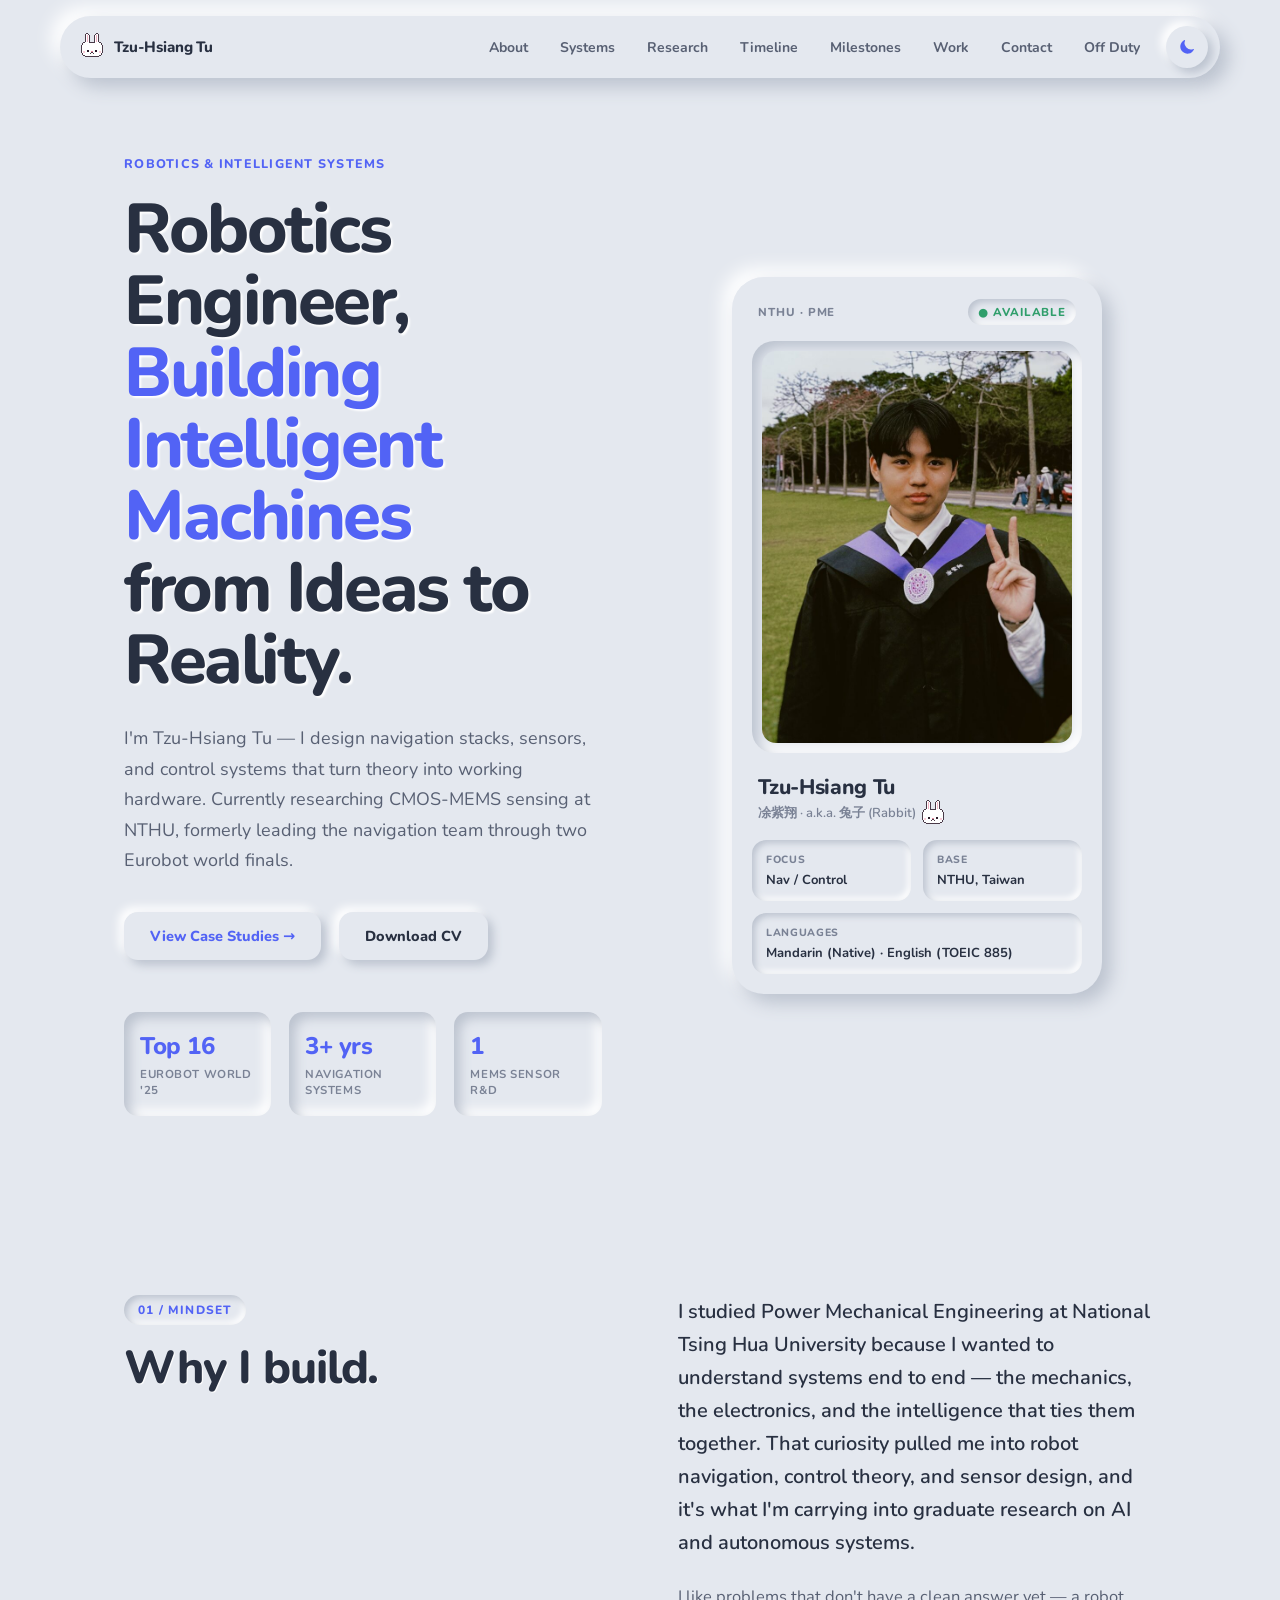
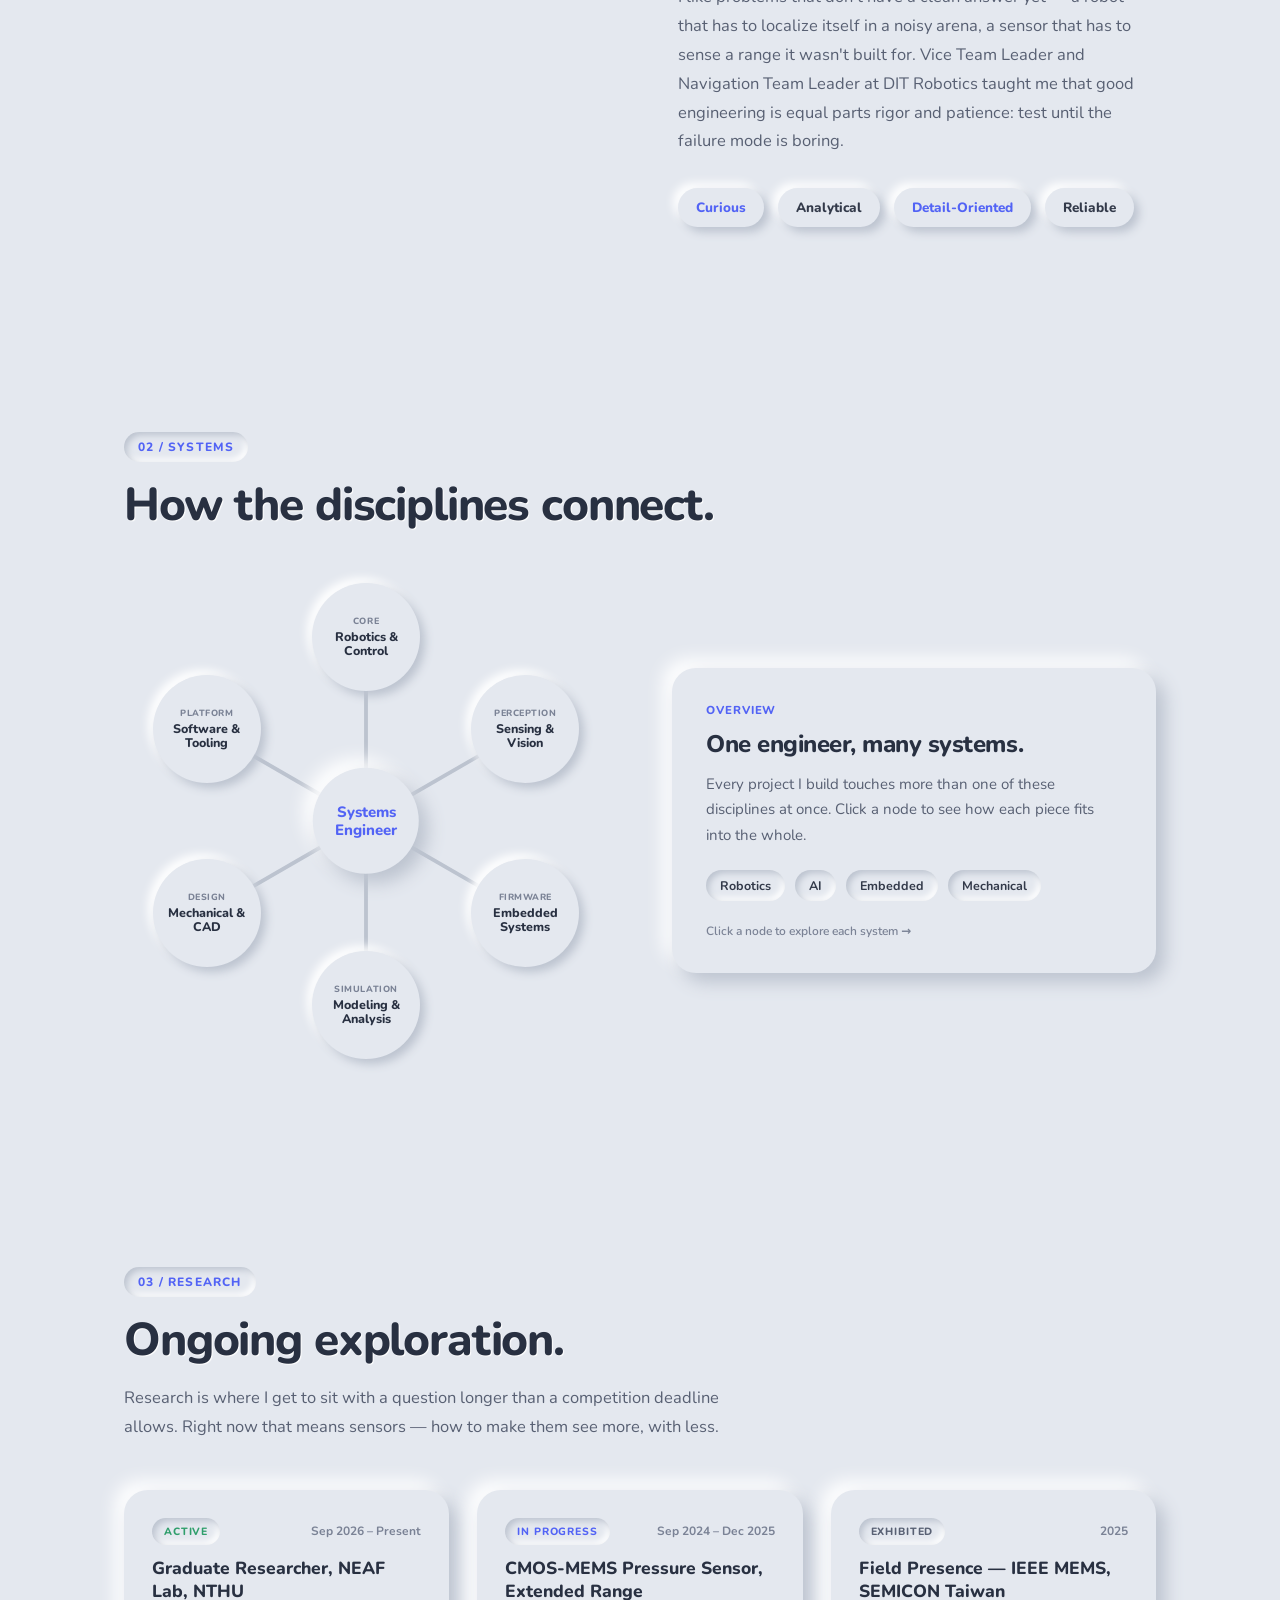
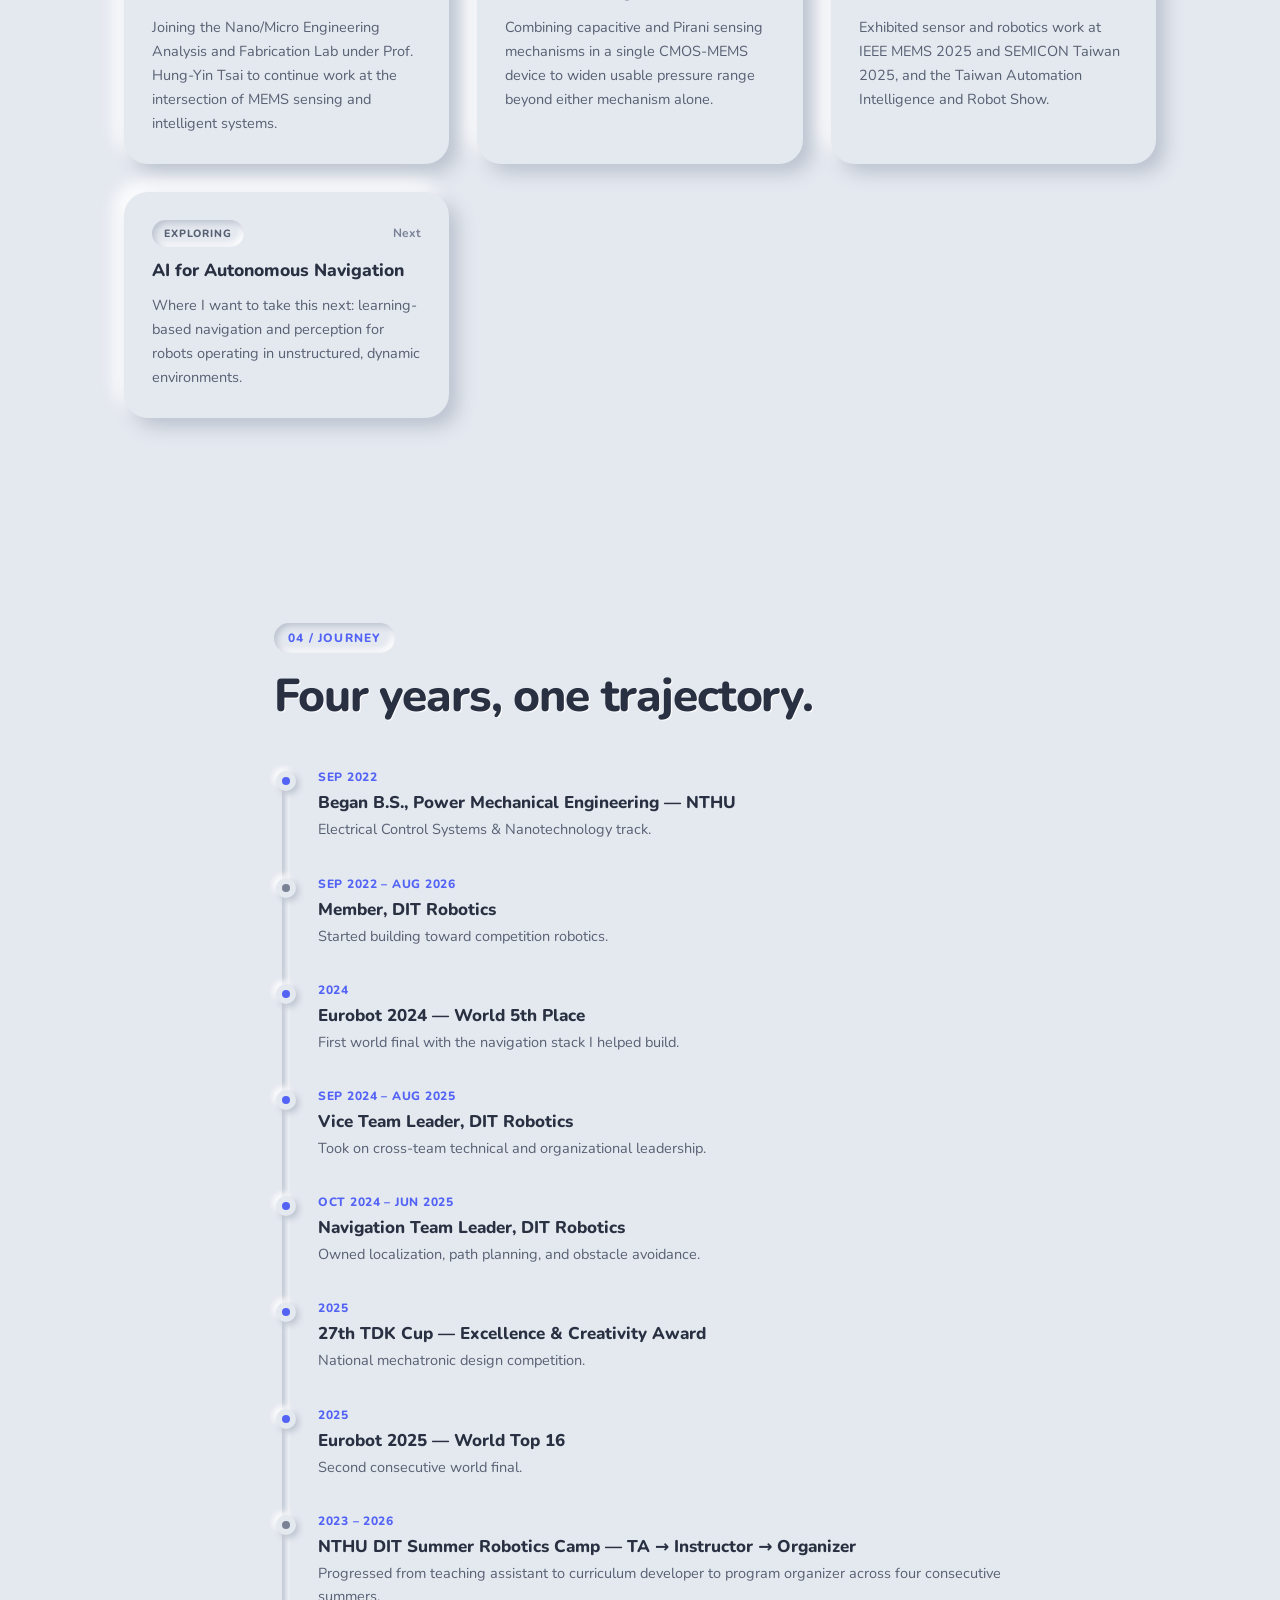
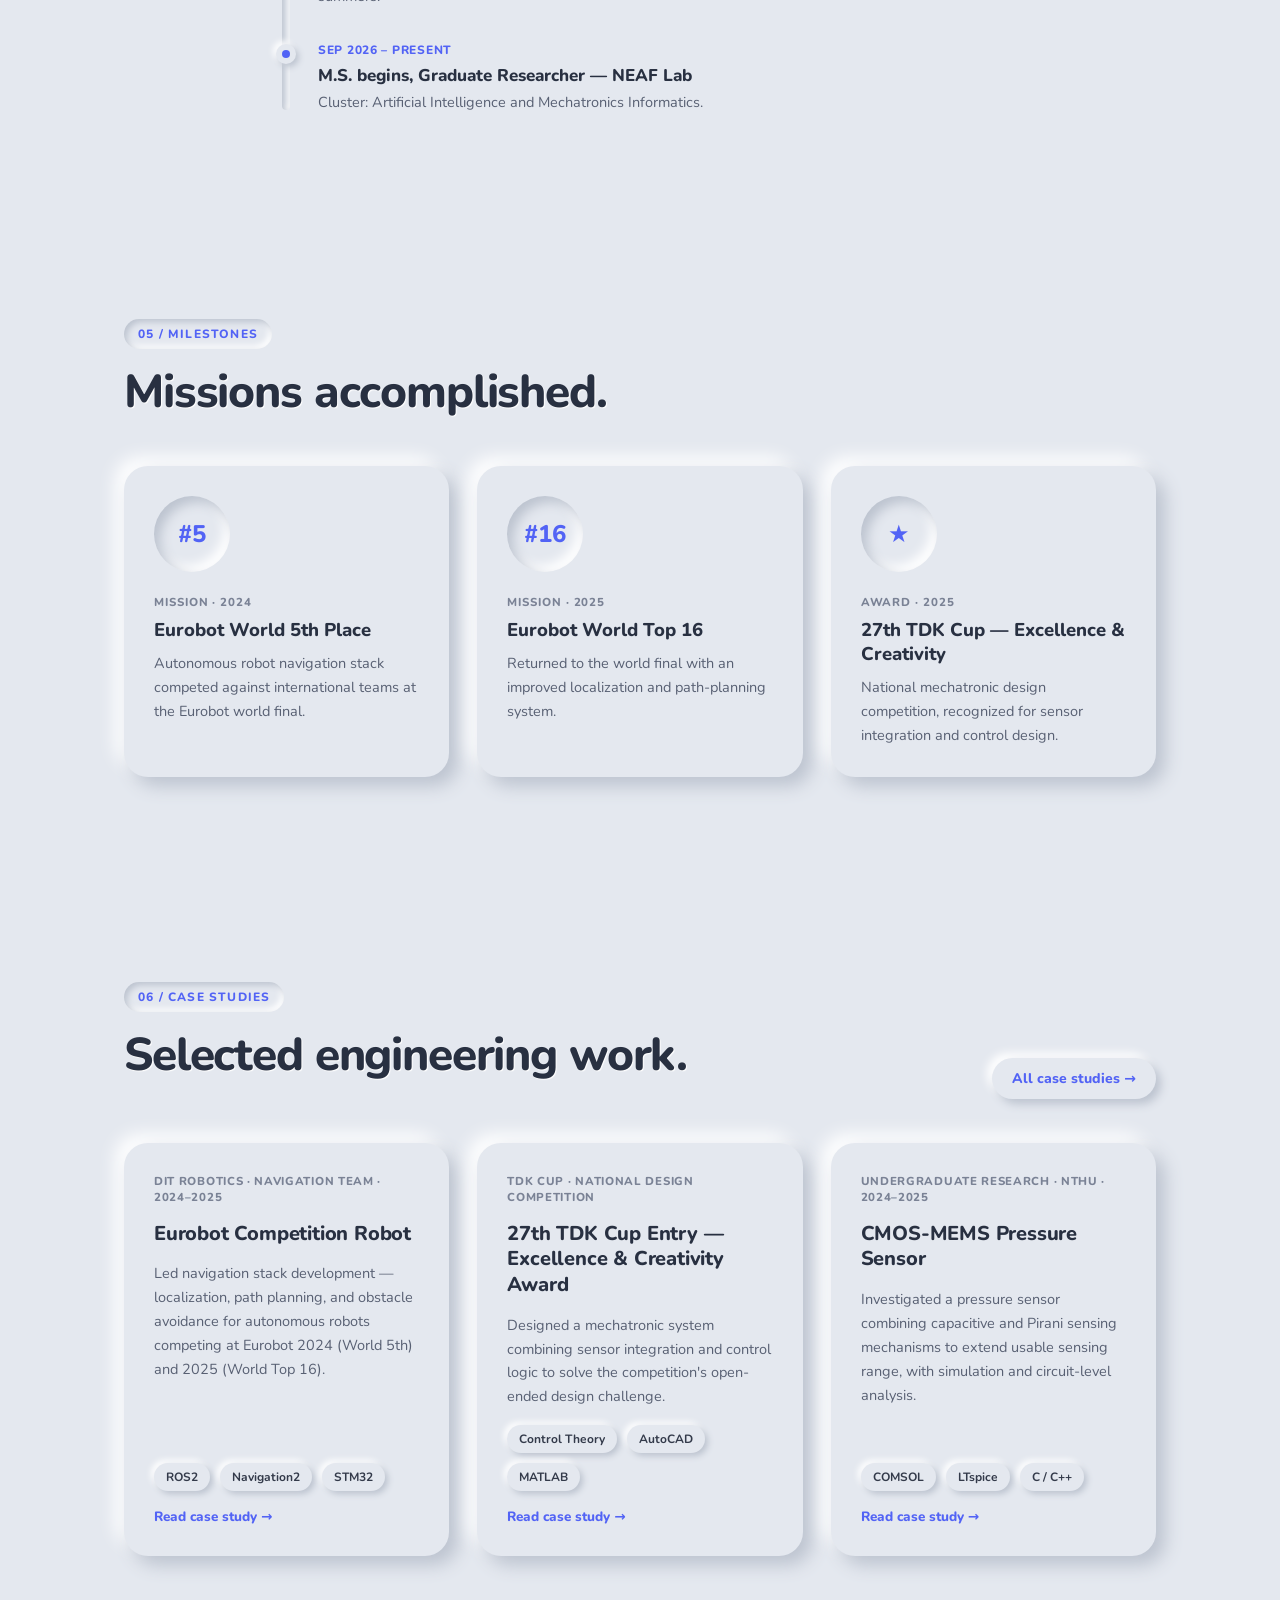
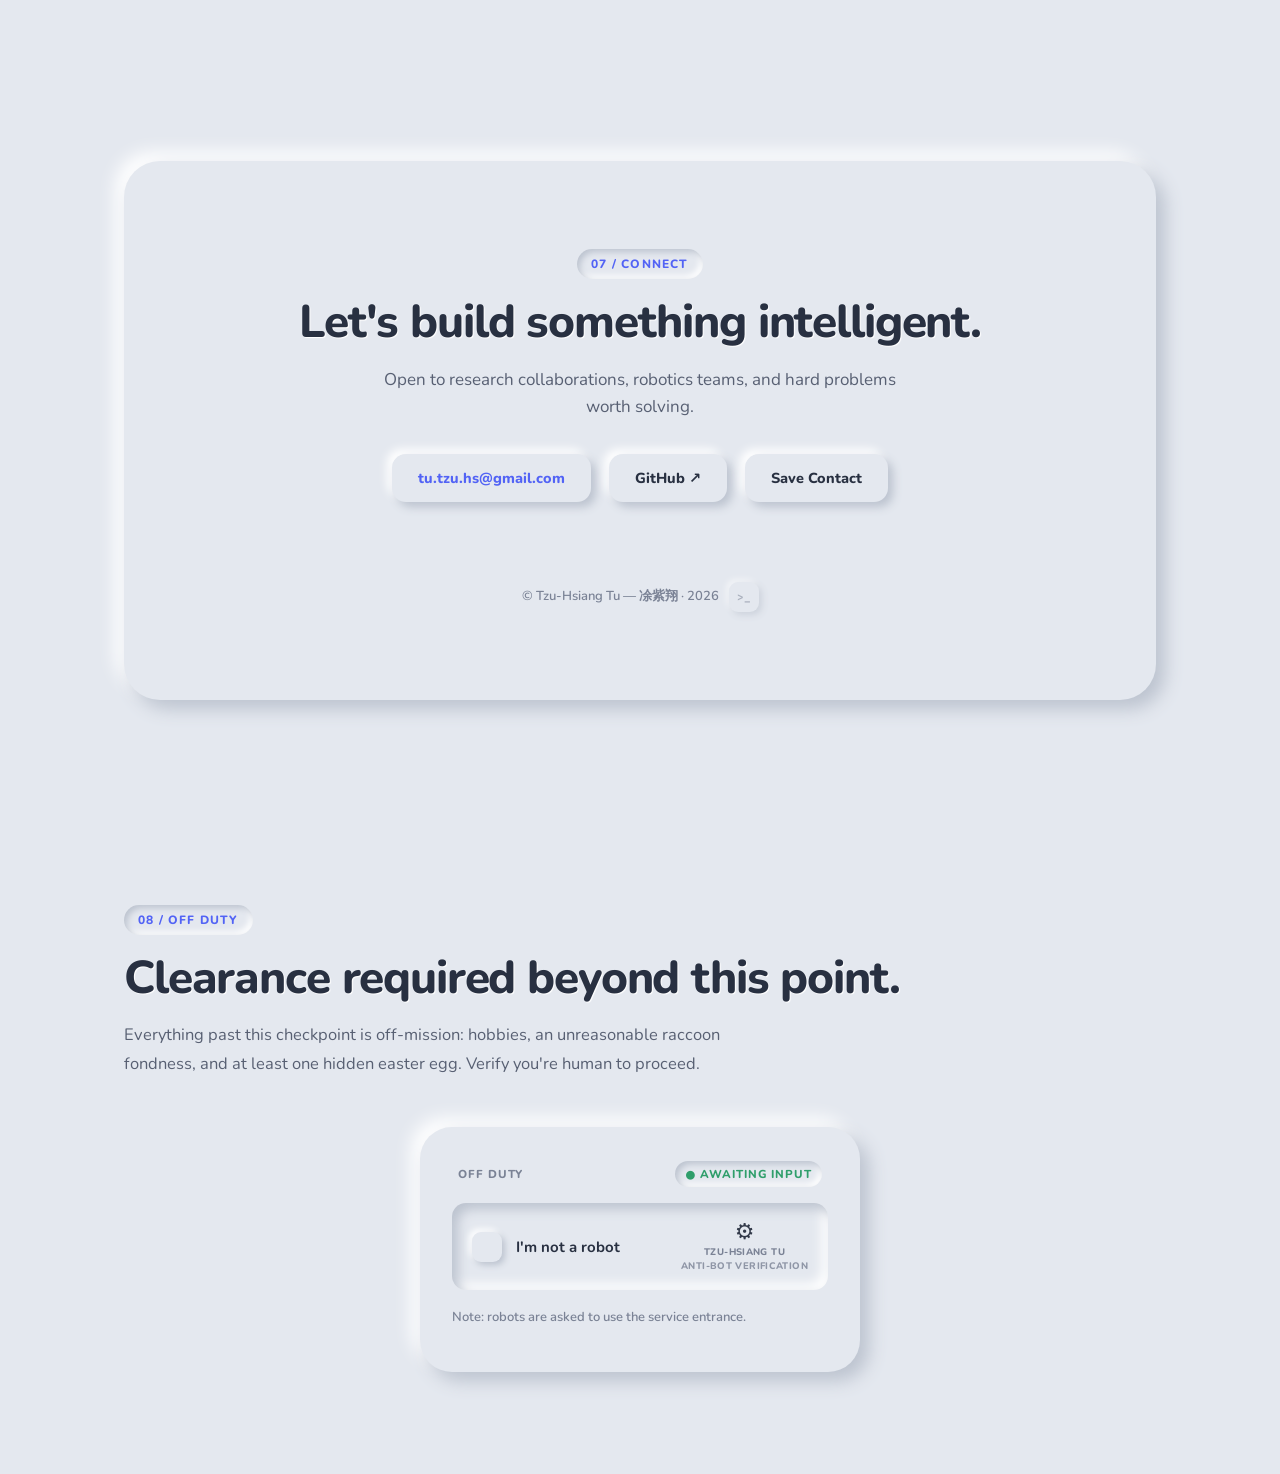
==== commit 1c55a818: "Merge branch 'feat-vcard'" ====
--- a/index.html
+++ b/index.html
@@ -334,6 +334,7 @@
       <div class="contact-actions">
         <a href="mailto:tu.tzu.hs@gmail.com" class="btn btn-primary">tu.tzu.hs@gmail.com</a>
         <a href="https://github.com/Rabbit025879" target="_blank" rel="noopener" class="btn btn-outline">GitHub ↗</a>
+        <a href="files/Tu-Tzu-Hsiang.vcf" download class="btn btn-outline">Save Contact</a>
       </div>
       <div class="site-footer">© Tzu-Hsiang Tu — 凃紫翔 · 2026<a class="term-egg" href="terminal.html" aria-label="Open terminal" title="$_">&gt;_</a></div>
     </div>
--- a/css/style.css
+++ b/css/style.css
@@ -587,13 +587,24 @@
 .name-seal:focus-visible{box-shadow: 0 0 0 3px var(--accent);}
 .name-seal::after{
   content: attr(data-tip);
-  position:absolute; left:50%; top: calc(100% + 10px);
+  /* beside the seal, clear of the name below */
+  position:absolute; left: calc(100% + 12px); top:50%;
   white-space:nowrap; font-size:13px; font-weight:700; color: var(--ink);
   padding:7px 12px; background:#fff;
-  opacity:0; transform: translate(-50%, -4px); pointer-events:none;
+  opacity:0; transform: translate(-4px, -50%); pointer-events:none;
   transition: opacity .2s ease, transform .2s ease;
 }
-.name-seal:hover::after, .name-seal:focus::after{opacity:1; transform: translate(-50%, 0);}
+.name-seal:hover::after, .name-seal:focus::after{opacity:1; transform: translate(0, -50%);}
+/* narrow phones: no room beside it, so float it up-right of the seal (clear of the
+   photo) and let it wrap onto two lines to stay inside the viewport */
+@media (max-width: 520px){
+  .name-seal::after{
+    left:14px; top:auto; bottom: calc(100% + 6px);
+    width:max-content; white-space:pre-line; text-align:center; line-height:1.35;
+    transform: translateY(4px);
+  }
+  .name-seal:hover::after, .name-seal:focus::after{transform:none;}
+}
 @media (prefers-reduced-motion: reduce){
   .name-seal, .name-seal::after{transition:none;}
 }
@@ -602,6 +613,11 @@
 .hobby-icon{font-size:30px; margin-bottom:14px;}
 .hobby-title{font-size:18px; font-weight:700; margin-bottom:8px;}
 .hobby-desc{font-size:14.5px; line-height:1.6; margin:0;}
+/* Tu-Rex card: a whole-row link to tu-rex.html (colour set per theme in life.css) */
+.hobby-card--link{display:block; grid-column:1/-1; color:inherit;}
+.hobby-card--link:hover{color:inherit;}
+.hobby-arrow{display:inline-block; transition: transform .2s ease;}
+.hobby-card--link:hover .hobby-arrow, .hobby-card--link:focus-visible .hobby-arrow{transform: translateX(4px);}
 
 /* =========================================================
    Shared easter-egg overlays (raccoon / Demogorgon games)
